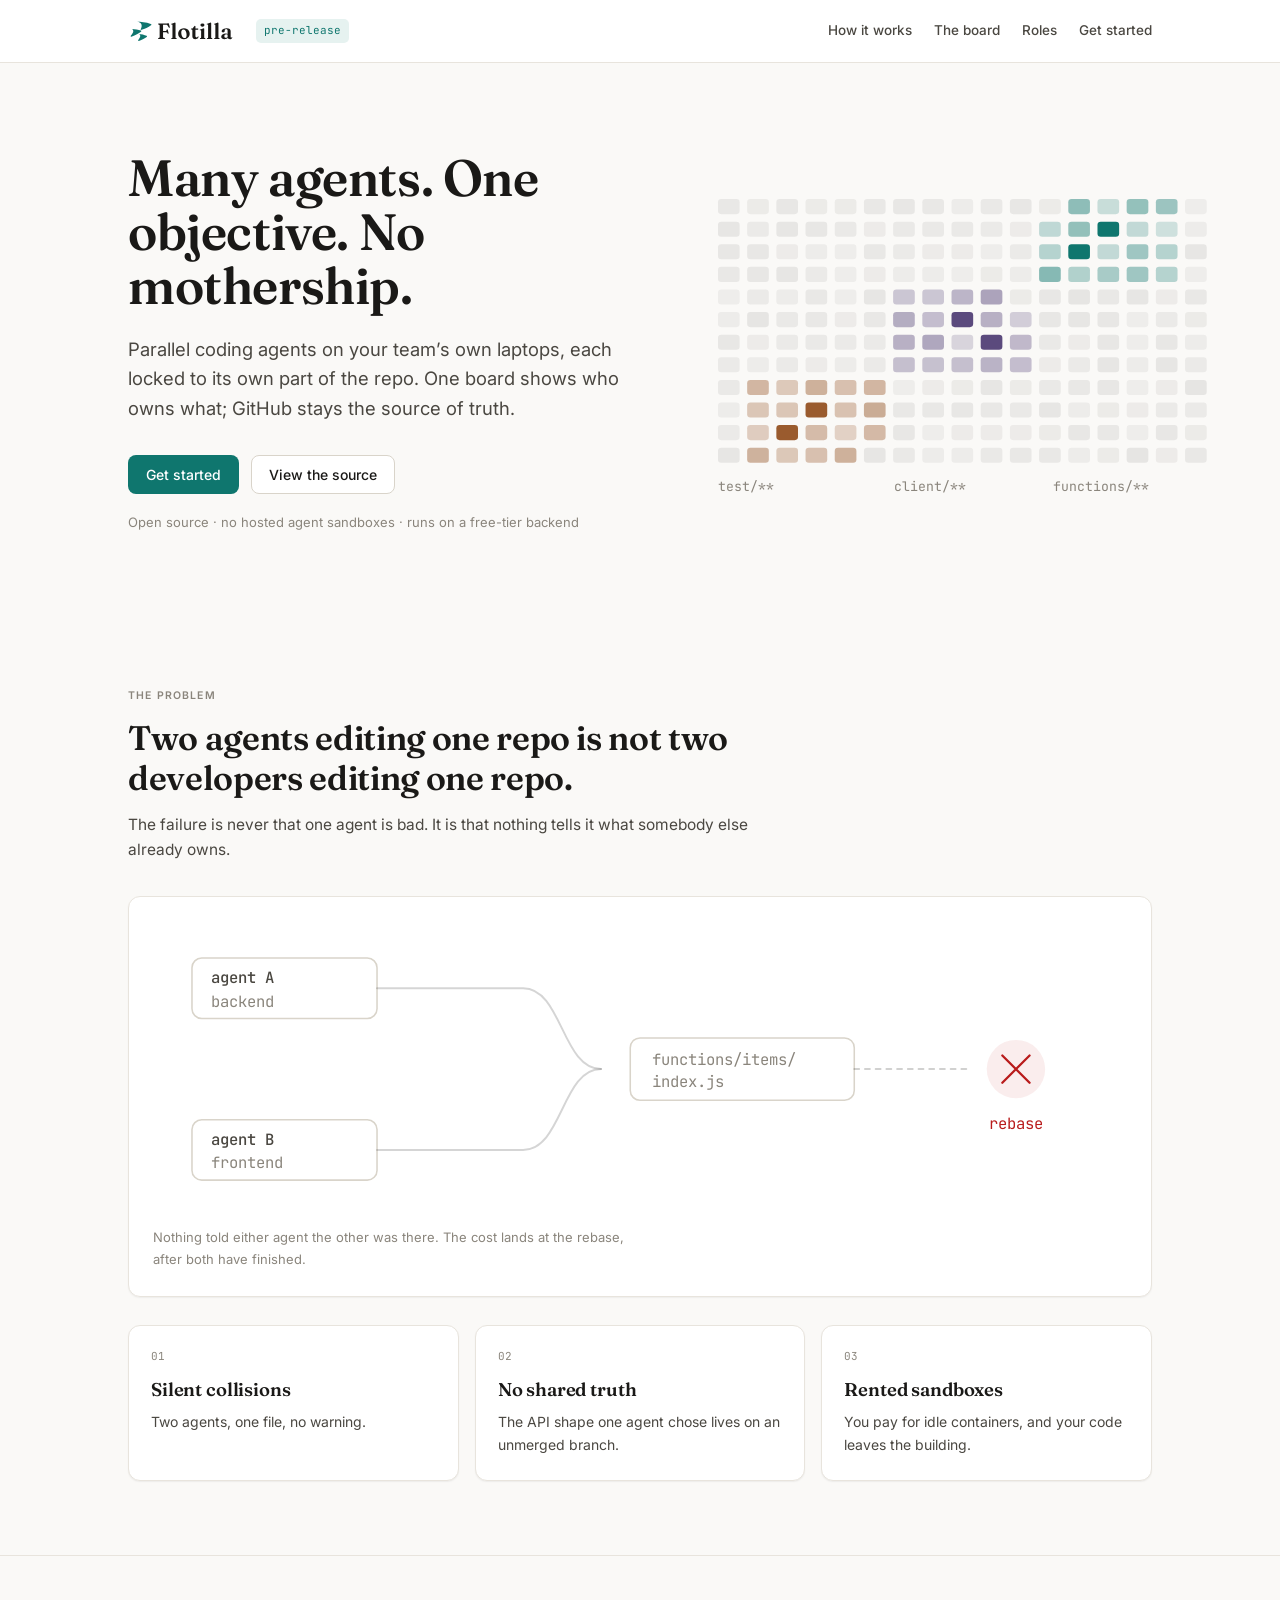
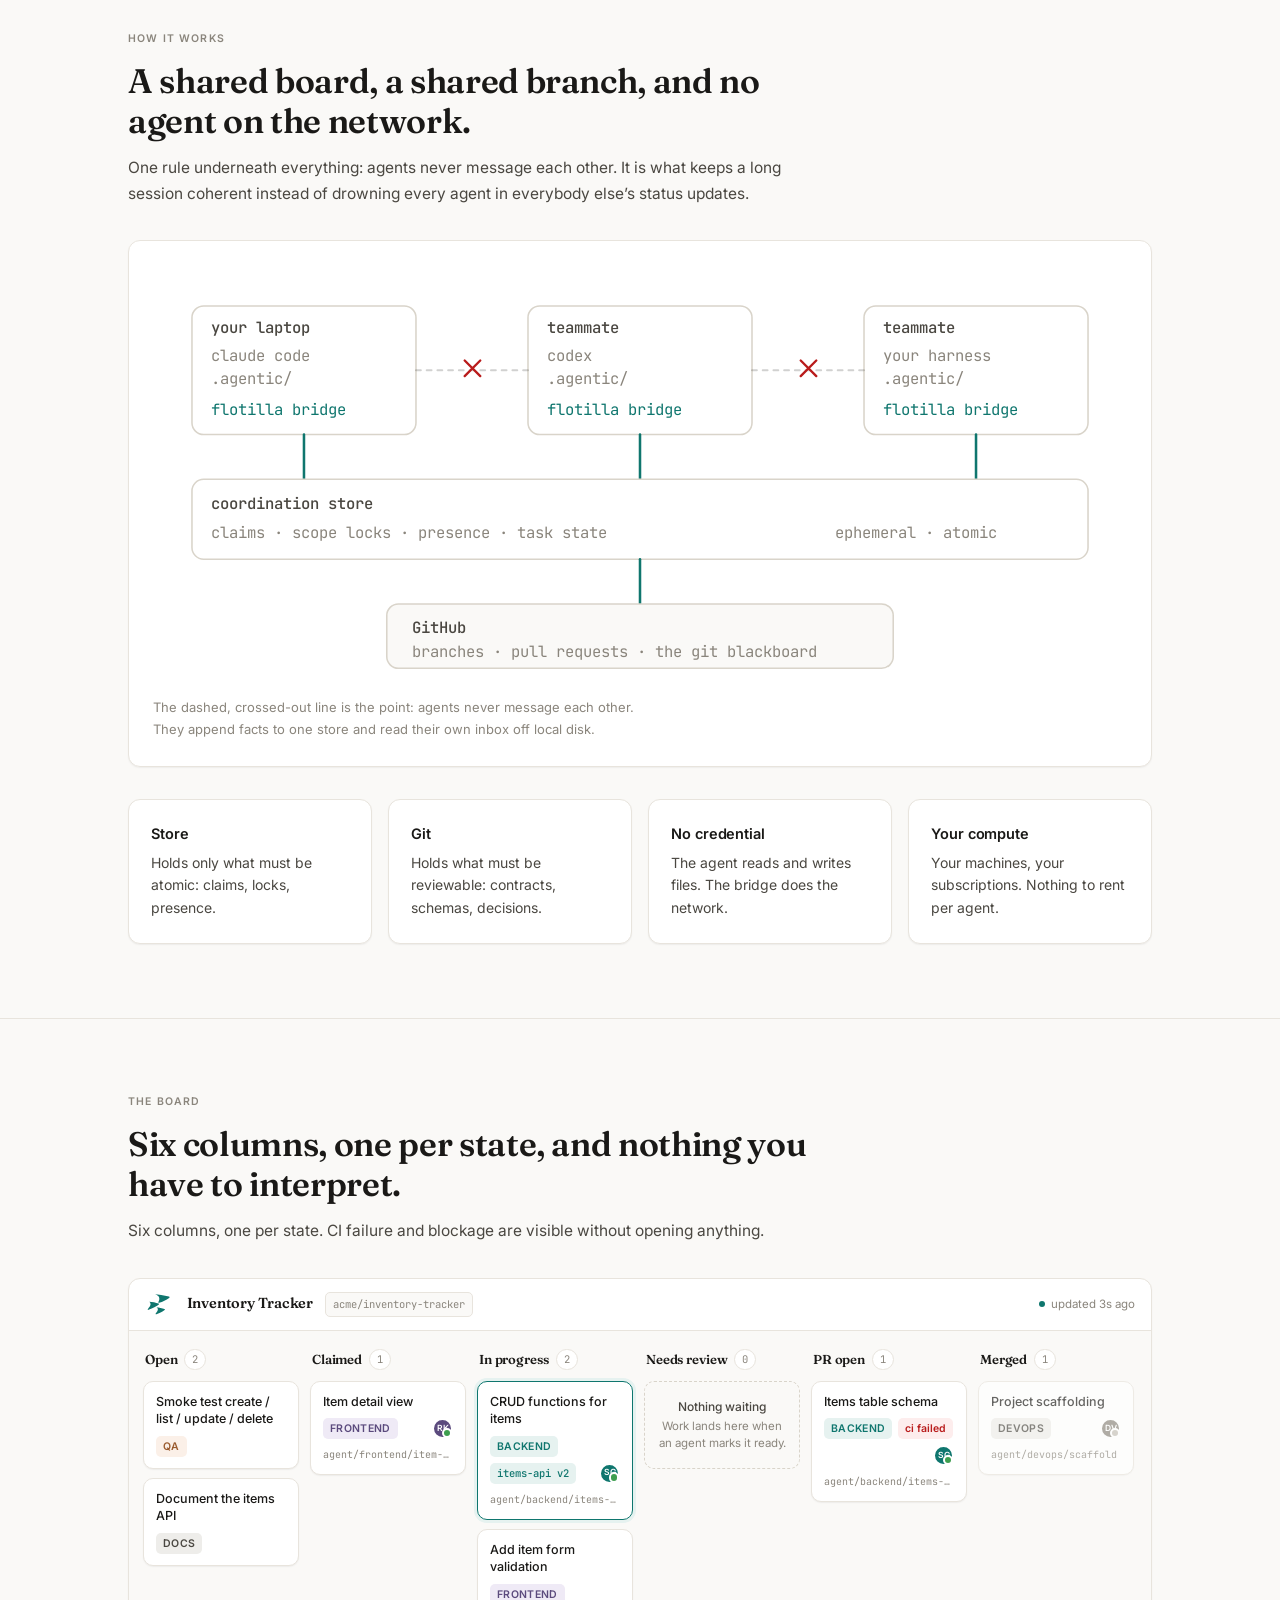
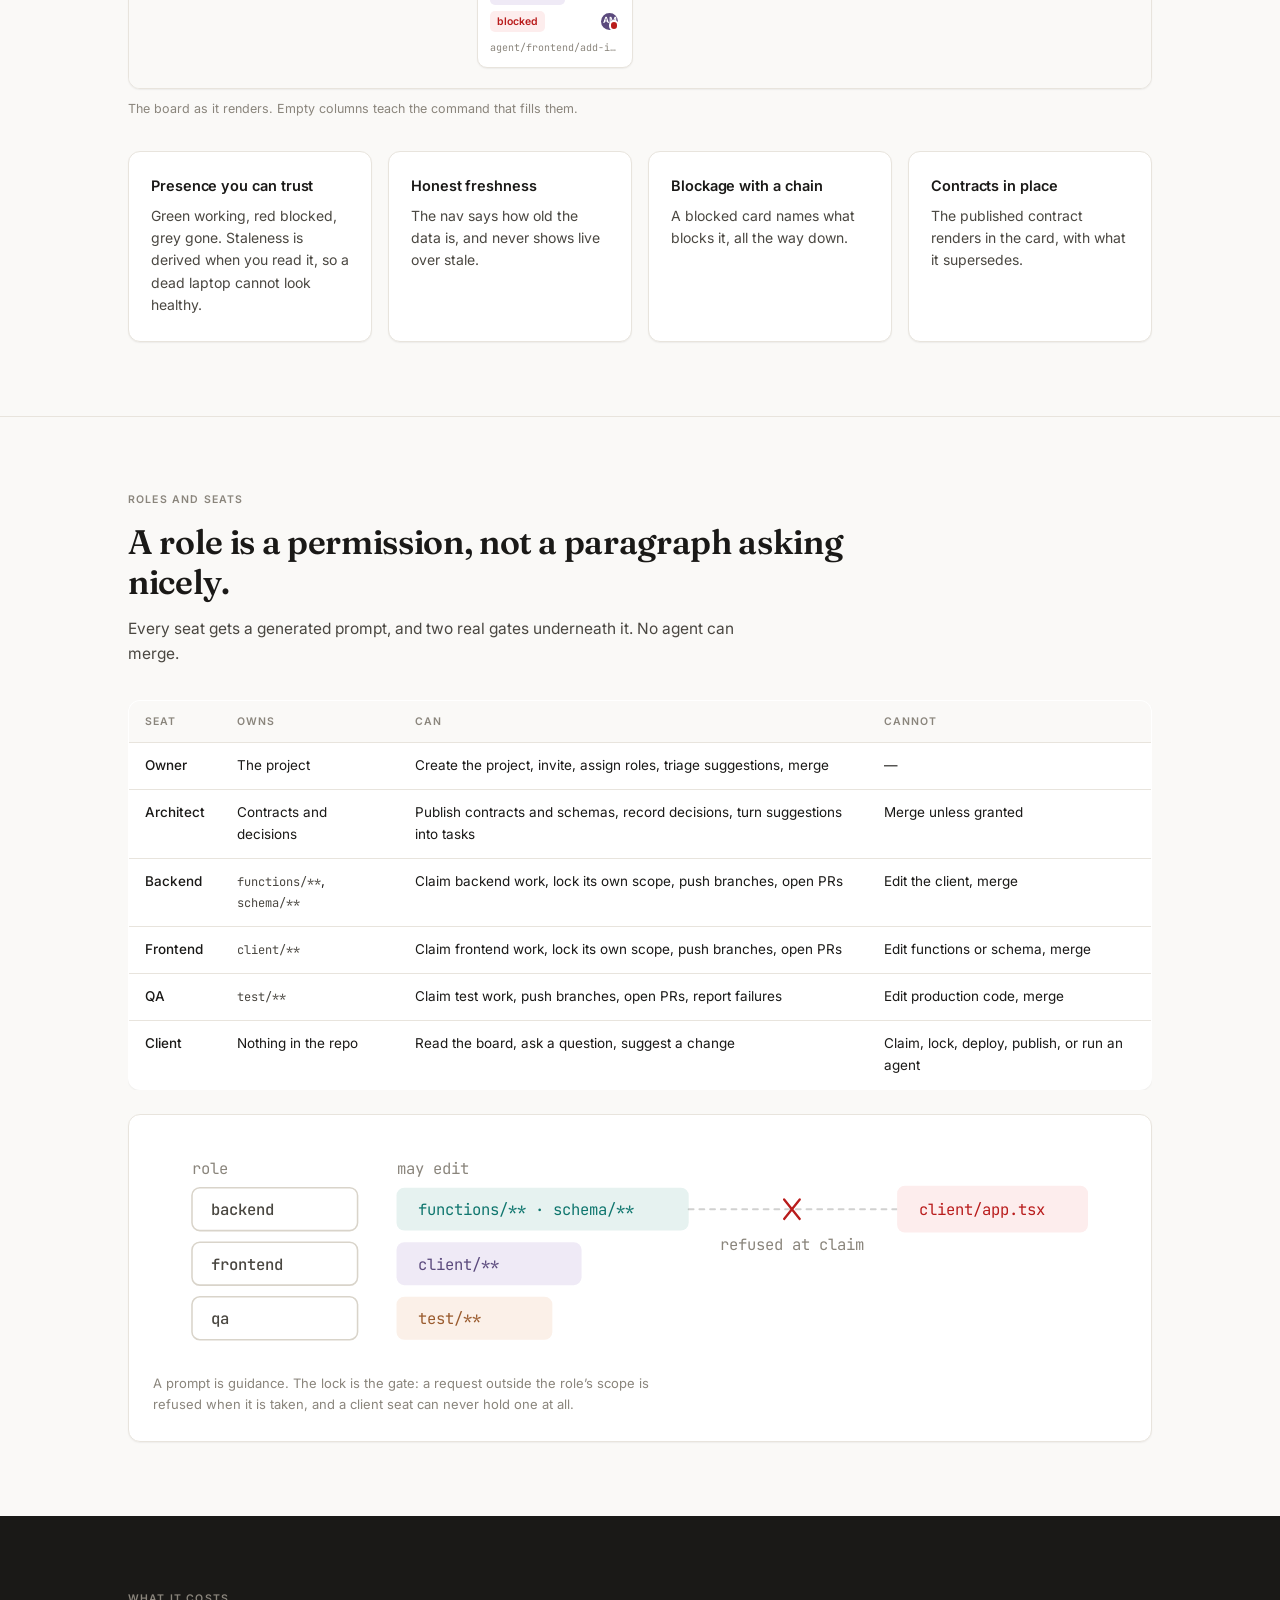
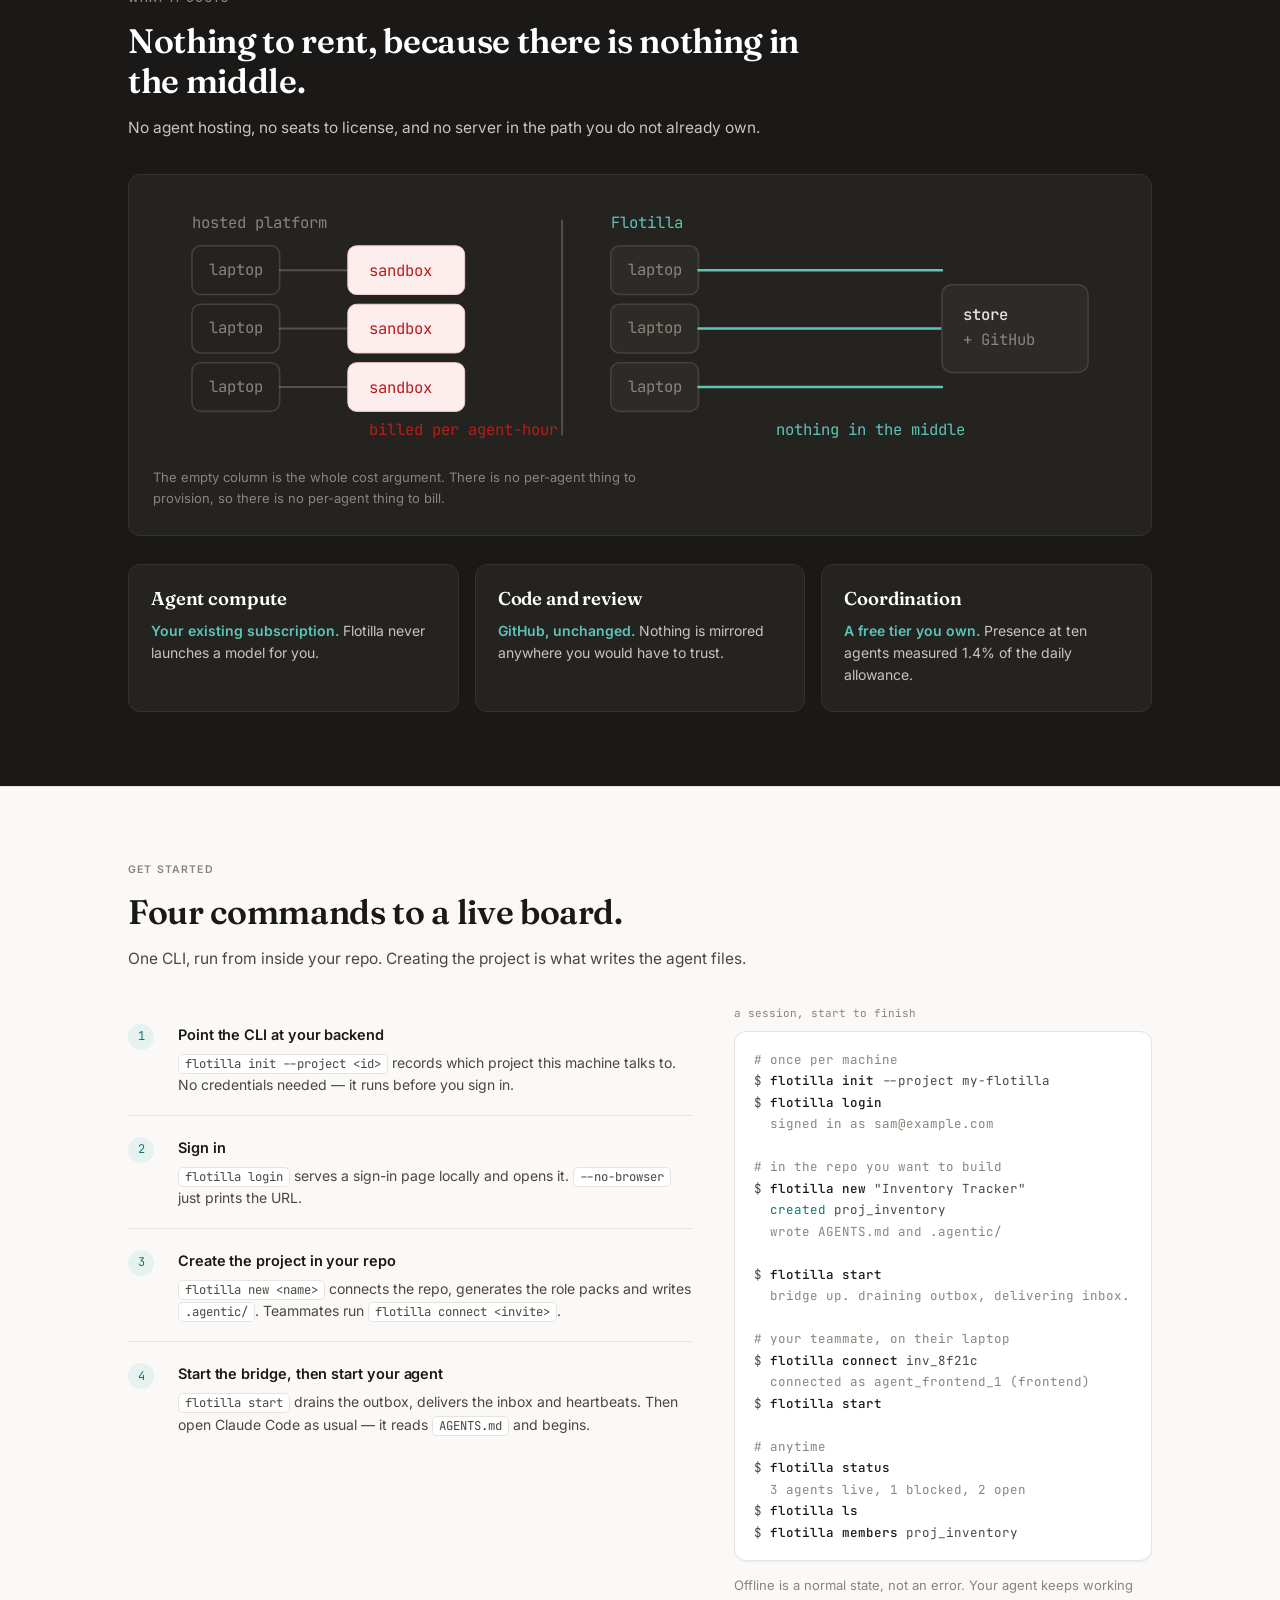
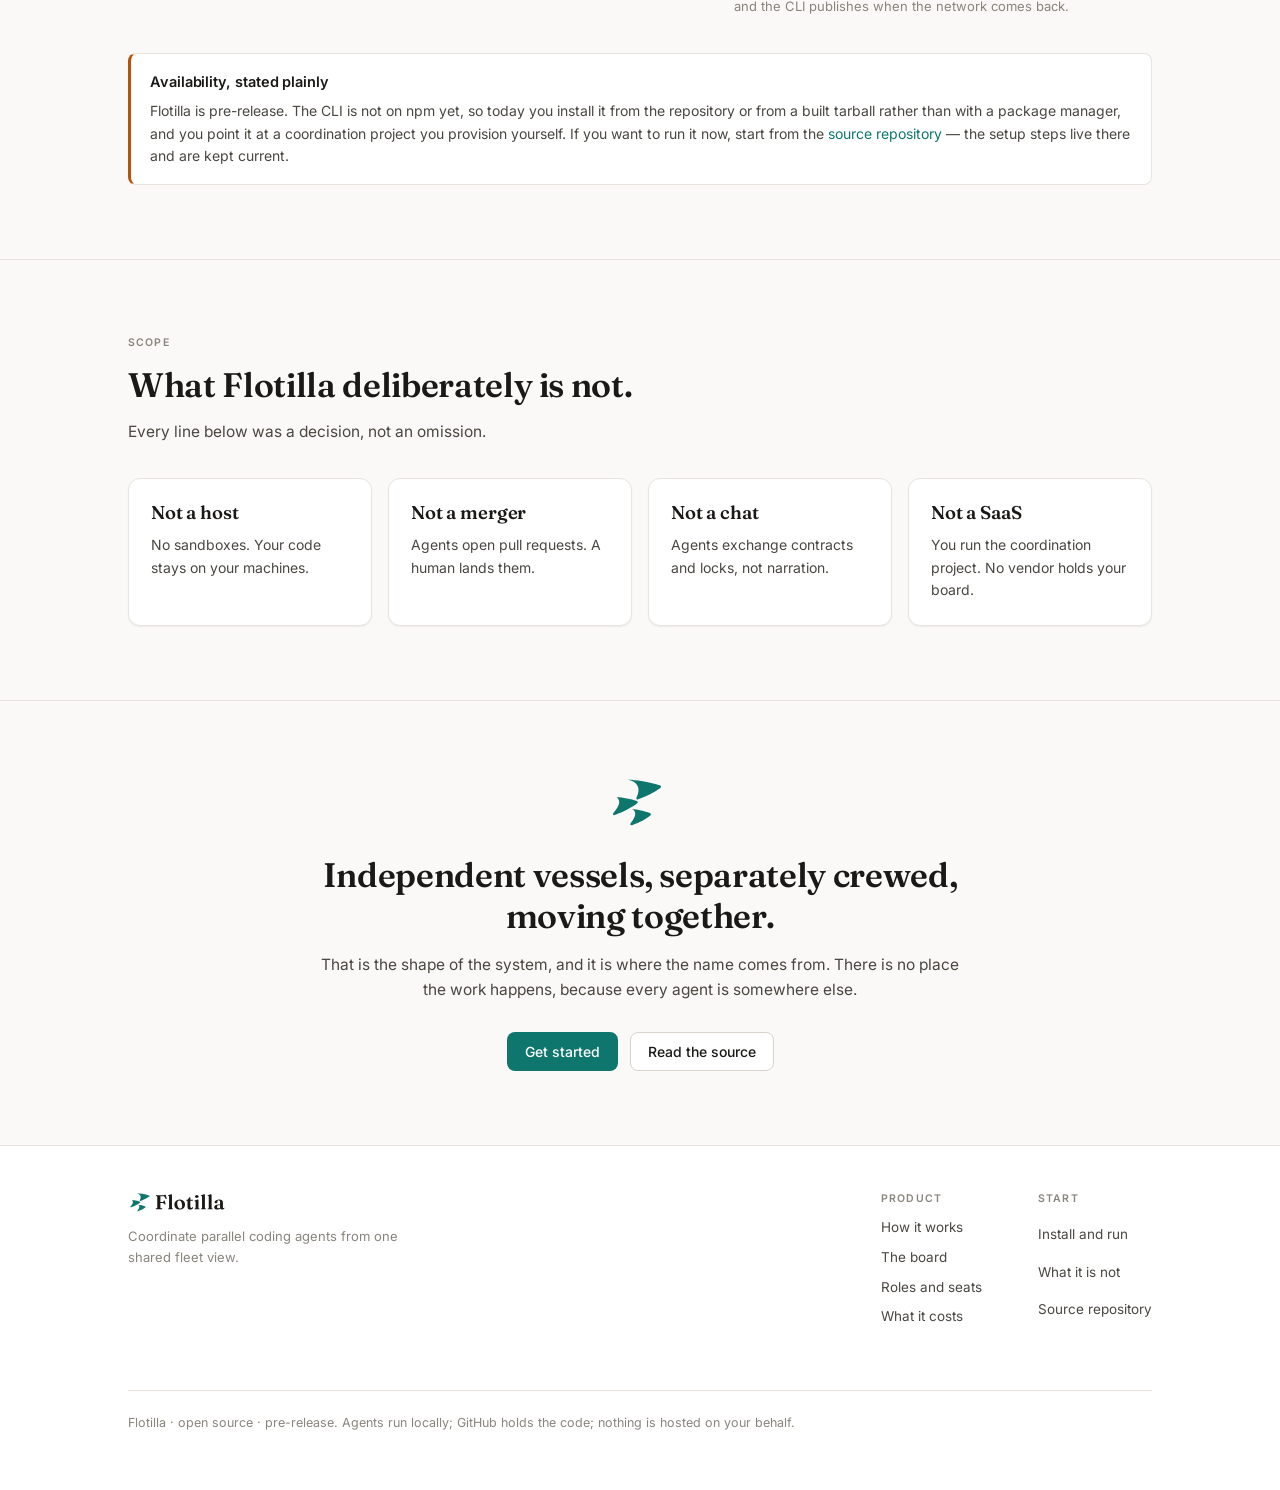
==== index.html @ 000fcb56 "The Flotilla website Two static pages, no build step and no JavaScript beyond what the brand splash " ====
<!DOCTYPE html>
<html lang="en">
<head>
<meta charset="utf-8" />
<meta name="viewport" content="width=device-width,initial-scale=1" />
<title>Flotilla — coordinate parallel coding agents</title>
<meta name="description" content="Flotilla coordinates parallel coding agents running on your own team's laptops. One shared board, one set of file-scope locks, GitHub as the source of truth. No hosted sandboxes." />
<meta name="theme-color" content="#0F766E" />
<link rel="icon" href="favicon.svg" type="image/svg+xml" />
<link rel="icon" href="favicon-32x32.png" type="image/png" sizes="32x32" />
<link rel="icon" href="favicon-16x16.png" type="image/png" sizes="16x16" />
<link rel="apple-touch-icon" href="apple-touch-icon.png" sizes="180x180" />
<meta property="og:title" content="Flotilla — coordinate parallel coding agents" />
<meta property="og:description" content="Many independent agents, separately crewed, no mothership, moving together toward one objective." />
<meta property="og:type" content="website" />
<meta property="og:image" content="brand/exports/social/flotilla-og.png" />
<meta name="twitter:card" content="summary_large_image" />
<meta name="twitter:title" content="Flotilla — coordinate parallel coding agents" />
<meta name="twitter:description" content="Many independent agents, separately crewed, no mothership, moving together toward one objective." />
<meta name="twitter:image" content="brand/exports/social/flotilla-og.png" />
<link rel="preconnect" href="https://fonts.googleapis.com" />
<link rel="preconnect" href="https://fonts.gstatic.com" crossorigin />
<link href="https://fonts.googleapis.com/css2?family=Fraunces:opsz,wght,SOFT,WONK@9..144,500..600,0..100,0..1&amp;family=Inter:wght@400;500;600&amp;family=JetBrains+Mono:wght@400;500&amp;display=swap" rel="stylesheet" />
<link rel="stylesheet" href="site.css" />
</head>
<body>

<!-- Brand splash. Ported from the HyperFrames logo sting
     (videos/flotilla-logo-sting) to pure CSS: this page ships zero JavaScript
     and a GSAP dependency for a 1.5s intro would be disproportionate.

     FAIL-SAFE BY CONSTRUCTION: the overlay's resting state is hidden. It is
     made visible only *by* the animation, so if keyframes never run -- old
     engine, stylesheet fails, animations disabled -- the splash simply never
     appears and the page is usable immediately. It can never trap content.

     aria-hidden: the lockup is decorative here; the real one is in the nav. -->
<div class="splash" aria-hidden="true">
  <svg class="splash-art" viewBox="0 0 1060 260" focusable="false">
    <g transform="translate(0 15) scale(.55)">
      <g class="sp-mark" transform="rotate(-7 260 210)">
        <g class="sp-boat" style="animation-delay:0s"><path transform="translate(0 -12)" d="M184 39C245 46 346 75 429 112C442 118 444 128 430 135C376 164 311 185 249 199C235 202 231 193 239 181C259 151 266 121 256 94C246 68 220 50 184 39Z"/></g>
        <g class="sp-boat" style="animation-delay:.08s"><path transform="translate(-4 6)" d="M86 143C132 151 198 173 239 193C250 198 250 207 239 213C192 238 139 261 54 281C41 284 37 275 46 264C75 235 98 211 101 188C103 170 98 155 86 143Z"/></g>
        <g class="sp-boat" style="animation-delay:.16s"><path transform="translate(0 12)" d="M190 245C233 253 290 274 326 293C337 299 337 307 326 313C287 336 243 353 176 369C163 372 159 363 168 352C192 326 210 304 212 284C213 268 207 254 190 245Z"/></g>
      </g>
    </g>
    <g class="sp-word"><path fill="#1A1917" transform="translate(300 46) scale(1.1) translate(-10.4 -41.29999999999998)" d="M16.500 50L87.800 50Q91.700 50 94.150 49.050Q96.600 48.100 98.600 47.200Q100.600 46.300 102.700 46.300L102.700 46.300Q105.800 46.300 107.450 47.850Q109.100 49.400 110.100 53.300L110.100 53.300L118.300 82.600Q119 84.900 117.750 86.500Q116.500 88.100 114.200 88.400L114.200 88.400Q112.200 88.800 110.350 88.050Q108.500 87.300 107.300 84.700L107.300 84.700Q102.500 74.400 98.250 69.100Q94 63.800 89.300 61.900Q84.600 60 78.300 60L78.300 60L56.300 60L56.300 173.300Q56.300 175.500 57.500 177.050Q58.700 178.600 61.300 179L61.300 179L70.100 180.200Q72.700 180.700 73.750 181.900Q74.800 183.100 74.800 185.400L74.800 185.400Q74.800 187.500 73.350 188.750Q71.900 190 68.800 190L68.800 190L16.500 190Q13.400 190 11.900 188.750Q10.400 187.500 10.400 185.400L10.400 185.400Q10.400 181.600 14.600 180.300L14.600 180.300L20.300 179Q22.800 178.300 24.050 176.900Q25.300 175.500 25.300 173.300L25.300 173.300L25.300 66.700Q25.300 64.500 24.050 63.100Q22.800 61.700 20.300 61L20.300 61L14.600 59.700Q10.400 58.400 10.400 54.600L10.400 54.600Q10.400 52.400 11.900 51.200Q13.400 50 16.500 50L16.500 50ZM44 128.100L44 118.300L76.200 118.300Q82.500 118.300 85.050 115.850Q87.600 113.400 89.100 106.100L89.100 106.100Q89.700 103.900 90.900 102.900Q92.100 101.900 93.900 101.800L93.900 101.800Q98.100 101.500 99.100 105.800L99.100 105.800L106.600 135.700Q107.200 138.300 106.450 139.750Q105.700 141.200 103.800 141.800L103.800 141.800Q101.800 142.400 100.050 141.750Q98.300 141.100 96.800 139L96.800 139Q94.200 134.700 91.950 132.300Q89.700 129.900 86.850 129Q84 128.100 79.500 128.100L79.500 128.100L44 128.100ZM169.900 47.700L169.900 47.700L169.900 174Q169.900 177.100 170.750 178.550Q171.600 180 173.400 180.600L173.400 180.600L177.200 181.600Q179.100 182.200 180 183.250Q180.900 184.300 180.900 185.900L180.900 185.900Q180.900 187.800 179.600 188.900Q178.300 190 175.400 190L175.400 190L136 190Q133.200 190 131.900 188.900Q130.600 187.800 130.600 185.900L130.600 185.900Q130.600 184.400 131.500 183.350Q132.400 182.300 134.300 181.600L134.300 181.600L138.200 180.600Q140 179.900 140.850 178.500Q141.700 177.100 141.700 174L141.700 174L141.700 64.500Q141.700 62 140.950 60.900Q140.200 59.800 138.500 59.500L138.500 59.500L133.200 59.100Q131.400 58.600 130.600 57.700Q129.800 56.800 129.800 55.400L129.800 55.400Q129.800 53.800 130.800 52.800Q131.800 51.800 134.400 50.800L134.400 50.800L153 44Q157 42.500 159.300 41.900Q161.600 41.300 163.300 41.300L163.300 41.300Q166.600 41.300 168.250 43.050Q169.900 44.800 169.900 47.700ZM246.500 93L246.500 93Q262 93 273.700 99.300Q285.400 105.600 291.950 116.850Q298.500 128.100 298.500 143L298.500 143Q298.500 157.100 291.750 168.300Q285 179.500 273.100 186Q261.200 192.500 245.500 192.500L245.500 192.500Q230.100 192.500 218.450 186.100Q206.800 179.700 200.200 168.450Q193.600 157.200 193.600 142.500L193.600 142.500Q193.600 128.200 200.350 117.050Q207.100 105.900 219 99.450Q230.900 93 246.500 93ZM253.600 182L253.600 182Q260.400 181 264.550 175.750Q268.700 170.500 269.850 161.300Q271 152.100 268.600 139.200L268.600 139.200Q266.300 126.300 261.900 117.950Q257.500 109.600 251.500 105.900Q245.500 102.200 238.500 103.400L238.500 103.400Q231.600 104.500 227.450 109.750Q223.300 115 222.250 124.150Q221.200 133.300 223.500 146.300L223.500 146.300Q225.800 159.100 230.200 167.450Q234.600 175.800 240.600 179.500Q246.600 183.200 253.600 182ZM318.200 105.100L318.200 105.100L313.600 103.700Q311.200 102.900 310.200 101.850Q309.200 100.800 309.200 99.400L309.200 99.400Q309.200 97.400 310.550 96.350Q311.900 95.300 314.200 95.300L314.200 95.300L320.300 95.300Q322.700 95.300 324.300 94.400Q325.900 93.500 327.600 91.200L327.600 91.200L338.500 75.900Q340.600 73.300 342.500 72.100Q344.400 70.900 346.300 70.900L346.300 70.900Q348.400 70.900 349.600 72.200Q350.800 73.500 350.800 76L350.800 76L350.800 161.500Q350.800 168.500 353.550 172.200Q356.300 175.900 361.200 175.900L361.200 175.900Q364.900 175.900 366.950 174.450Q369 173 370.200 171.100Q371.400 169.200 372.550 167.750Q373.700 166.300 375.500 166.200L375.500 166.200Q377 166.200 377.850 167.200Q378.700 168.200 378.700 170.500L378.700 170.500Q378.600 176.200 374.950 181.100Q371.300 186 364.800 189.050Q358.300 192.100 350 192.100L350 192.100Q337.200 192.100 329.950 185.650Q322.700 179.200 322.700 166.200L322.700 166.200L322.700 111Q322.700 108.400 321.650 107.150Q320.600 105.900 318.200 105.100ZM366.800 105.200L339.700 105.200L339.700 95.300L372.800 95.300Q375.100 95.300 376.450 96.250Q377.800 97.200 377.800 99L377.800 99Q377.800 101.600 375.200 103.400Q372.600 105.200 366.800 105.200L366.800 105.200ZM430.600 99.800L430.600 99.800L430.600 174Q430.600 177.100 431.450 178.550Q432.300 180 434.100 180.600L434.100 180.600L437.900 181.600Q439.800 182.200 440.700 183.250Q441.600 184.300 441.600 185.900L441.600 185.900Q441.600 187.800 440.300 188.900Q439.000 190 436.100 190L436.100 190L396.700 190Q393.900 190 392.600 188.900Q391.300 187.800 391.300 185.900L391.300 185.900Q391.300 184.400 392.200 183.350Q393.100 182.300 395.000 181.600L395.000 181.600L398.900 180.600Q400.700 179.900 401.550 178.500Q402.400 177.100 402.400 174L402.400 174L402.400 116.700Q402.400 114.100 401.650 113Q400.900 111.900 399.200 111.600L399.200 111.600L393.900 111.200Q392.100 110.800 391.300 109.900Q390.500 109 390.500 107.600L390.500 107.600Q390.500 105.900 391.450 104.900Q392.400 103.900 395.100 102.900L395.100 102.900L413.700 96.100Q417.600 94.700 419.950 94.100Q422.300 93.500 423.900 93.500L423.900 93.500Q427.300 93.500 428.950 95.250Q430.600 97 430.600 99.800ZM414.300 78.200L414.300 78.200Q406.300 78.200 401.450 74.050Q396.600 69.900 396.600 63.200L396.600 63.200Q396.600 56.500 401.450 52.450Q406.300 48.400 414.300 48.400L414.300 48.400Q422.400 48.400 427.250 52.450Q432.100 56.500 432.100 63.200L432.100 63.200Q432.100 69.900 427.250 74.050Q422.400 78.200 414.300 78.200ZM494.000 47.700L494.000 47.700L494.000 174Q494.000 177.100 494.850 178.550Q495.700 180 497.500 180.600L497.500 180.600L501.300 181.600Q503.200 182.200 504.100 183.250Q505.000 184.300 505.000 185.900L505.000 185.900Q505.000 187.800 503.700 188.900Q502.400 190 499.500 190L499.500 190L460.100 190Q457.300 190 456.000 188.900Q454.700 187.800 454.700 185.900L454.700 185.900Q454.700 184.400 455.600 183.350Q456.500 182.300 458.400 181.600L458.400 181.600L462.300 180.600Q464.100 179.900 464.950 178.500Q465.800 177.100 465.800 174L465.800 174L465.800 64.500Q465.800 62 465.050 60.900Q464.300 59.800 462.600 59.500L462.600 59.500L457.300 59.100Q455.500 58.600 454.700 57.700Q453.900 56.800 453.900 55.400L453.900 55.400Q453.900 53.800 454.900 52.800Q455.900 51.800 458.500 50.800L458.500 50.800L477.100 44Q481.100 42.500 483.400 41.900Q485.700 41.300 487.400 41.300L487.400 41.300Q490.700 41.300 492.350 43.050Q494.000 44.800 494.000 47.700ZM559.900 47.700L559.900 47.700L559.900 174Q559.900 177.100 560.750 178.550Q561.600 180 563.400 180.600L563.400 180.600L567.200 181.600Q569.100 182.200 570 183.250Q570.900 184.300 570.900 185.900L570.900 185.900Q570.900 187.800 569.600 188.900Q568.300 190 565.400 190L565.400 190L526 190Q523.200 190 521.900 188.900Q520.600 187.800 520.600 185.900L520.600 185.900Q520.600 184.400 521.500 183.350Q522.400 182.300 524.300 181.600L524.300 181.600L528.200 180.600Q530 179.900 530.850 178.500Q531.700 177.100 531.700 174L531.700 174L531.700 64.500Q531.700 62 530.950 60.900Q530.200 59.800 528.500 59.500L528.500 59.500L523.200 59.100Q521.400 58.600 520.600 57.700Q519.800 56.800 519.800 55.400L519.800 55.400Q519.800 53.800 520.800 52.800Q521.800 51.800 524.400 50.800L524.400 50.800L543 44Q547 42.500 549.300 41.900Q551.600 41.300 553.300 41.300L553.300 41.300Q556.600 41.300 558.250 43.050Q559.900 44.800 559.900 47.700ZM645 177.300L645 177.300L645 175.200L643.100 174.800L643.100 115.100Q643.100 108.100 639.550 104.250Q636 100.400 629.500 100.400L629.500 100.400Q623.600 100.400 620.400 102.900Q617.200 105.400 617.200 109.100L617.200 109.100L617.200 117.900Q617.200 123.900 613.200 127.150Q609.200 130.400 601.900 130.400L601.900 130.400Q595.700 130.400 592.500 127.450Q589.300 124.500 589.300 119.400L589.300 119.400Q589.300 113.100 594.500 107.050Q599.700 101 609.800 97.050Q619.900 93.100 634.700 93.100L634.700 93.100Q653.100 93.100 662.050 100.550Q671 108 671 120.700L671 120.700L671 172.700Q671 175.500 672.150 176.900Q673.300 178.300 675.400 178.300L675.400 178.300Q677.600 178.300 678.700 177.250Q679.800 176.200 680.600 175.100L680.600 175.100Q681.100 174.400 681.700 173.950Q682.300 173.500 683.200 173.500L683.200 173.500Q684.400 173.500 685 174.400Q685.600 175.300 685.600 176.800L685.600 176.800Q685.600 180.200 683.250 183.800Q680.900 187.400 676.250 189.950Q671.600 192.500 664.600 192.500L664.600 192.500Q655.700 192.500 650.350 188.450Q645 184.400 645 177.300ZM585.100 169.100L585.100 169.100Q585.100 156.600 596.250 148.900Q607.400 141.200 627.400 141.200L627.400 141.200Q633.900 141.200 639.150 142.300Q644.400 143.400 648.200 145.300L648.200 145.300L646 151.700Q642.600 150.100 639.050 149.200Q635.500 148.300 631.400 148.300L631.400 148.300Q623.100 148.300 618.450 152.550Q613.800 156.800 613.800 164.300L613.800 164.300Q613.800 171.800 617.750 175.800Q621.700 179.800 628 179.800L628 179.800Q633.400 179.800 638.350 177.350Q643.300 174.900 646.700 170.500L646.700 170.500L648.900 176.200Q643.400 184 634.150 188.250Q624.900 192.500 614.500 192.500L614.500 192.500Q601.400 192.500 593.250 186Q585.100 179.500 585.100 169.100Z"/></g>
    <!-- The wipe is a PAPER-COLOURED cover that slides off along the mark's own
         -7deg axis, not a clip-path or an animated SVG geometry attribute.
         Same result over a flat ground, but it is a plain transform, so it
         works in every engine and stays on the compositor. -->
    <g transform="rotate(-7 285 130)">
      <rect class="sp-cover" x="285" y="-200" width="840" height="660" />
    </g>
  </svg>
</div>

<nav class="nav">
  <div class="wrap">
    <a href="index.html" aria-label="Flotilla home">
      <img class="lockup" src="brand/flotilla-lockup.svg" alt="Flotilla" width="1060" height="260" />
    </a>
    <span class="tag">pre-release</span>
    <div class="links">
      <a href="#how" class="hide-sm">How it works</a>
      <a href="#board" class="hide-sm">The board</a>
      <a href="#roles" class="hide-sm">Roles</a>
      <a href="#start">Get started</a>
    </div>
  </div>
</nav>

<!-- ============================================================ hero -->
<header class="hero">
  <div class="wrap hero-grid">
    <div class="hero-copy">
      <h1>Many agents. One objective. No mothership.</h1>
      <p class="lead">
        Parallel coding agents on your team&rsquo;s own laptops, each locked to its own part of the
        repo. One board shows who owns what; GitHub stays the source of truth.
      </p>
      <div class="btn-row">
        <a class="btn btn-p" href="#start">Get started</a>
        <a class="btn btn-s" href="https://github.com/Sibhimanyu/multiplayer-agentic-builder">View the source</a>
      </div>
      <p class="fine">
        Open source &middot; no hosted agent sandboxes &middot; runs on a free-tier backend
      </p>
    </div>

    <!-- The headline, drawn. Three lanes from three separate origins, each at its own pace,
         joining one line that ends in one finished objective. Nothing sits in the middle
         routing the work -- that is the "no mothership" claim, and it is the shape of the
         whole product. Deliberately NOT a variation on the mark: the brand rules forbid
         rotating it further, separating its boats or recolouring them. -->
    <div class="hero-illo">
      <svg class="il tf" viewBox="0 0 570 336" role="img" aria-labelledby="tf-t tf-d">
        <title id="tf-t">One repository, three owners, no overlap</title>
        <desc id="tf-d">The repository drawn as a field of files. Three agents hold three separate
          regions of it -- test, client and functions -- and the regions never touch. The quiet
          cells are everything nobody has claimed. A few cells are lit: work landing right now.</desc>
        <rect x="18" y="16" width="23" height="16" rx="3.5" fill="#1A1917" opacity="0.073"/><rect x="49" y="16" width="23" height="16" rx="3.5" fill="#1A1917" opacity="0.063"/><rect x="80" y="16" width="23" height="16" rx="3.5" fill="#1A1917" opacity="0.079"/><rect x="111" y="16" width="23" height="16" rx="3.5" fill="#1A1917" opacity="0.061"/><rect x="142" y="16" width="23" height="16" rx="3.5" fill="#1A1917" opacity="0.064"/><rect x="173" y="16" width="23" height="16" rx="3.5" fill="#1A1917" opacity="0.074"/><rect x="204" y="16" width="23" height="16" rx="3.5" fill="#1A1917" opacity="0.078"/><rect x="235" y="16" width="23" height="16" rx="3.5" fill="#1A1917" opacity="0.075"/><rect x="266" y="16" width="23" height="16" rx="3.5" fill="#1A1917" opacity="0.053"/><rect x="297" y="16" width="23" height="16" rx="3.5" fill="#1A1917" opacity="0.071"/><rect x="328" y="16" width="23" height="16" rx="3.5" fill="#1A1917" opacity="0.078"/><rect x="359" y="16" width="23" height="16" rx="3.5" fill="#1A1917" opacity="0.062"/><rect x="390" y="16" width="23" height="16" rx="3.5" fill="#0F766E" opacity="0.46"/><rect x="421" y="16" width="23" height="16" rx="3.5" fill="#0F766E" opacity="0.21"/><rect x="452" y="16" width="23" height="16" rx="3.5" fill="#0F766E" opacity="0.43"/><rect x="483" y="16" width="23" height="16" rx="3.5" fill="#0F766E" opacity="0.40"/><rect x="514" y="16" width="23" height="16" rx="3.5" fill="#1A1917" opacity="0.051"/><rect x="18" y="40" width="23" height="16" rx="3.5" fill="#1A1917" opacity="0.083"/><rect x="49" y="40" width="23" height="16" rx="3.5" fill="#1A1917" opacity="0.065"/><rect x="80" y="40" width="23" height="16" rx="3.5" fill="#1A1917" opacity="0.082"/><rect x="111" y="40" width="23" height="16" rx="3.5" fill="#1A1917" opacity="0.077"/><rect x="142" y="40" width="23" height="16" rx="3.5" fill="#1A1917" opacity="0.070"/><rect x="173" y="40" width="23" height="16" rx="3.5" fill="#1A1917" opacity="0.060"/><rect x="204" y="40" width="23" height="16" rx="3.5" fill="#1A1917" opacity="0.070"/><rect x="235" y="40" width="23" height="16" rx="3.5" fill="#1A1917" opacity="0.072"/><rect x="266" y="40" width="23" height="16" rx="3.5" fill="#1A1917" opacity="0.069"/><rect x="297" y="40" width="23" height="16" rx="3.5" fill="#1A1917" opacity="0.068"/><rect x="328" y="40" width="23" height="16" rx="3.5" fill="#1A1917" opacity="0.060"/><rect x="359" y="40" width="23" height="16" rx="3.5" fill="#0F766E" opacity="0.25"/><rect x="390" y="40" width="23" height="16" rx="3.5" fill="#0F766E" opacity="0.44"/><rect class="tf-live" x="421" y="40" width="23" height="16" rx="3.5" fill="#0F766E" style="animation-delay:1.00s"/><rect x="452" y="40" width="23" height="16" rx="3.5" fill="#0F766E" opacity="0.24"/><rect x="483" y="40" width="23" height="16" rx="3.5" fill="#0F766E" opacity="0.19"/><rect x="514" y="40" width="23" height="16" rx="3.5" fill="#1A1917" opacity="0.056"/><rect x="18" y="64" width="23" height="16" rx="3.5" fill="#1A1917" opacity="0.080"/><rect x="49" y="64" width="23" height="16" rx="3.5" fill="#1A1917" opacity="0.080"/><rect x="80" y="64" width="23" height="16" rx="3.5" fill="#1A1917" opacity="0.059"/><rect x="111" y="64" width="23" height="16" rx="3.5" fill="#1A1917" opacity="0.053"/><rect x="142" y="64" width="23" height="16" rx="3.5" fill="#1A1917" opacity="0.051"/><rect x="173" y="64" width="23" height="16" rx="3.5" fill="#1A1917" opacity="0.075"/><rect x="204" y="64" width="23" height="16" rx="3.5" fill="#1A1917" opacity="0.068"/><rect x="235" y="64" width="23" height="16" rx="3.5" fill="#1A1917" opacity="0.060"/><rect x="266" y="64" width="23" height="16" rx="3.5" fill="#1A1917" opacity="0.060"/><rect x="297" y="64" width="23" height="16" rx="3.5" fill="#1A1917" opacity="0.052"/><rect x="328" y="64" width="23" height="16" rx="3.5" fill="#1A1917" opacity="0.065"/><rect x="359" y="64" width="23" height="16" rx="3.5" fill="#0F766E" opacity="0.29"/><rect class="tf-live" x="390" y="64" width="23" height="16" rx="3.5" fill="#0F766E" style="animation-delay:0.15s"/><rect x="421" y="64" width="23" height="16" rx="3.5" fill="#0F766E" opacity="0.24"/><rect x="452" y="64" width="23" height="16" rx="3.5" fill="#0F766E" opacity="0.39"/><rect x="483" y="64" width="23" height="16" rx="3.5" fill="#0F766E" opacity="0.29"/><rect x="514" y="64" width="23" height="16" rx="3.5" fill="#1A1917" opacity="0.082"/><rect x="18" y="88" width="23" height="16" rx="3.5" fill="#1A1917" opacity="0.074"/><rect x="49" y="88" width="23" height="16" rx="3.5" fill="#1A1917" opacity="0.080"/><rect x="80" y="88" width="23" height="16" rx="3.5" fill="#1A1917" opacity="0.082"/><rect x="111" y="88" width="23" height="16" rx="3.5" fill="#1A1917" opacity="0.068"/><rect x="142" y="88" width="23" height="16" rx="3.5" fill="#1A1917" opacity="0.051"/><rect x="173" y="88" width="23" height="16" rx="3.5" fill="#1A1917" opacity="0.060"/><rect x="204" y="88" width="23" height="16" rx="3.5" fill="#1A1917" opacity="0.053"/><rect x="235" y="88" width="23" height="16" rx="3.5" fill="#1A1917" opacity="0.054"/><rect x="266" y="88" width="23" height="16" rx="3.5" fill="#1A1917" opacity="0.052"/><rect x="297" y="88" width="23" height="16" rx="3.5" fill="#1A1917" opacity="0.064"/><rect x="328" y="88" width="23" height="16" rx="3.5" fill="#1A1917" opacity="0.054"/><rect x="359" y="88" width="23" height="16" rx="3.5" fill="#0F766E" opacity="0.49"/><rect x="390" y="88" width="23" height="16" rx="3.5" fill="#0F766E" opacity="0.31"/><rect x="421" y="88" width="23" height="16" rx="3.5" fill="#0F766E" opacity="0.35"/><rect x="452" y="88" width="23" height="16" rx="3.5" fill="#0F766E" opacity="0.39"/><rect x="483" y="88" width="23" height="16" rx="3.5" fill="#0F766E" opacity="0.29"/><rect x="514" y="88" width="23" height="16" rx="3.5" fill="#1A1917" opacity="0.050"/><rect x="18" y="112" width="23" height="16" rx="3.5" fill="#1A1917" opacity="0.051"/><rect x="49" y="112" width="23" height="16" rx="3.5" fill="#1A1917" opacity="0.068"/><rect x="80" y="112" width="23" height="16" rx="3.5" fill="#1A1917" opacity="0.055"/><rect x="111" y="112" width="23" height="16" rx="3.5" fill="#1A1917" opacity="0.073"/><rect x="142" y="112" width="23" height="16" rx="3.5" fill="#1A1917" opacity="0.051"/><rect x="173" y="112" width="23" height="16" rx="3.5" fill="#1A1917" opacity="0.082"/><rect x="204" y="112" width="23" height="16" rx="3.5" fill="#5B4A7D" opacity="0.29"/><rect x="235" y="112" width="23" height="16" rx="3.5" fill="#5B4A7D" opacity="0.29"/><rect x="266" y="112" width="23" height="16" rx="3.5" fill="#5B4A7D" opacity="0.39"/><rect x="297" y="112" width="23" height="16" rx="3.5" fill="#5B4A7D" opacity="0.49"/><rect x="328" y="112" width="23" height="16" rx="3.5" fill="#1A1917" opacity="0.061"/><rect x="359" y="112" width="23" height="16" rx="3.5" fill="#1A1917" opacity="0.080"/><rect x="390" y="112" width="23" height="16" rx="3.5" fill="#1A1917" opacity="0.085"/><rect x="421" y="112" width="23" height="16" rx="3.5" fill="#1A1917" opacity="0.076"/><rect x="452" y="112" width="23" height="16" rx="3.5" fill="#1A1917" opacity="0.084"/><rect x="483" y="112" width="23" height="16" rx="3.5" fill="#1A1917" opacity="0.060"/><rect x="514" y="112" width="23" height="16" rx="3.5" fill="#1A1917" opacity="0.073"/><rect x="18" y="136" width="23" height="16" rx="3.5" fill="#1A1917" opacity="0.055"/><rect x="49" y="136" width="23" height="16" rx="3.5" fill="#1A1917" opacity="0.085"/><rect x="80" y="136" width="23" height="16" rx="3.5" fill="#1A1917" opacity="0.071"/><rect x="111" y="136" width="23" height="16" rx="3.5" fill="#1A1917" opacity="0.075"/><rect x="142" y="136" width="23" height="16" rx="3.5" fill="#1A1917" opacity="0.060"/><rect x="173" y="136" width="23" height="16" rx="3.5" fill="#1A1917" opacity="0.073"/><rect x="204" y="136" width="23" height="16" rx="3.5" fill="#5B4A7D" opacity="0.44"/><rect x="235" y="136" width="23" height="16" rx="3.5" fill="#5B4A7D" opacity="0.34"/><rect class="tf-live" x="266" y="136" width="23" height="16" rx="3.5" fill="#5B4A7D" style="animation-delay:1.40s"/><rect x="297" y="136" width="23" height="16" rx="3.5" fill="#5B4A7D" opacity="0.41"/><rect x="328" y="136" width="23" height="16" rx="3.5" fill="#5B4A7D" opacity="0.25"/><rect x="359" y="136" width="23" height="16" rx="3.5" fill="#1A1917" opacity="0.080"/><rect x="390" y="136" width="23" height="16" rx="3.5" fill="#1A1917" opacity="0.084"/><rect x="421" y="136" width="23" height="16" rx="3.5" fill="#1A1917" opacity="0.079"/><rect x="452" y="136" width="23" height="16" rx="3.5" fill="#1A1917" opacity="0.051"/><rect x="483" y="136" width="23" height="16" rx="3.5" fill="#1A1917" opacity="0.065"/><rect x="514" y="136" width="23" height="16" rx="3.5" fill="#1A1917" opacity="0.063"/><rect x="18" y="160" width="23" height="16" rx="3.5" fill="#1A1917" opacity="0.080"/><rect x="49" y="160" width="23" height="16" rx="3.5" fill="#1A1917" opacity="0.059"/><rect x="80" y="160" width="23" height="16" rx="3.5" fill="#1A1917" opacity="0.067"/><rect x="111" y="160" width="23" height="16" rx="3.5" fill="#1A1917" opacity="0.070"/><rect x="142" y="160" width="23" height="16" rx="3.5" fill="#1A1917" opacity="0.066"/><rect x="173" y="160" width="23" height="16" rx="3.5" fill="#1A1917" opacity="0.066"/><rect x="204" y="160" width="23" height="16" rx="3.5" fill="#5B4A7D" opacity="0.41"/><rect x="235" y="160" width="23" height="16" rx="3.5" fill="#5B4A7D" opacity="0.47"/><rect x="266" y="160" width="23" height="16" rx="3.5" fill="#5B4A7D" opacity="0.21"/><rect class="tf-live" x="297" y="160" width="23" height="16" rx="3.5" fill="#5B4A7D" style="animation-delay:1.52s"/><rect x="328" y="160" width="23" height="16" rx="3.5" fill="#5B4A7D" opacity="0.37"/><rect x="359" y="160" width="23" height="16" rx="3.5" fill="#1A1917" opacity="0.069"/><rect x="390" y="160" width="23" height="16" rx="3.5" fill="#1A1917" opacity="0.059"/><rect x="421" y="160" width="23" height="16" rx="3.5" fill="#1A1917" opacity="0.079"/><rect x="452" y="160" width="23" height="16" rx="3.5" fill="#1A1917" opacity="0.051"/><rect x="483" y="160" width="23" height="16" rx="3.5" fill="#1A1917" opacity="0.080"/><rect x="514" y="160" width="23" height="16" rx="3.5" fill="#1A1917" opacity="0.056"/><rect x="18" y="184" width="23" height="16" rx="3.5" fill="#1A1917" opacity="0.066"/><rect x="49" y="184" width="23" height="16" rx="3.5" fill="#1A1917" opacity="0.055"/><rect x="80" y="184" width="23" height="16" rx="3.5" fill="#1A1917" opacity="0.067"/><rect x="111" y="184" width="23" height="16" rx="3.5" fill="#1A1917" opacity="0.059"/><rect x="142" y="184" width="23" height="16" rx="3.5" fill="#1A1917" opacity="0.055"/><rect x="173" y="184" width="23" height="16" rx="3.5" fill="#1A1917" opacity="0.068"/><rect x="204" y="184" width="23" height="16" rx="3.5" fill="#5B4A7D" opacity="0.33"/><rect x="235" y="184" width="23" height="16" rx="3.5" fill="#5B4A7D" opacity="0.32"/><rect x="266" y="184" width="23" height="16" rx="3.5" fill="#5B4A7D" opacity="0.33"/><rect x="297" y="184" width="23" height="16" rx="3.5" fill="#5B4A7D" opacity="0.40"/><rect x="328" y="184" width="23" height="16" rx="3.5" fill="#5B4A7D" opacity="0.34"/><rect x="359" y="184" width="23" height="16" rx="3.5" fill="#1A1917" opacity="0.058"/><rect x="390" y="184" width="23" height="16" rx="3.5" fill="#1A1917" opacity="0.065"/><rect x="421" y="184" width="23" height="16" rx="3.5" fill="#1A1917" opacity="0.083"/><rect x="452" y="184" width="23" height="16" rx="3.5" fill="#1A1917" opacity="0.056"/><rect x="483" y="184" width="23" height="16" rx="3.5" fill="#1A1917" opacity="0.082"/><rect x="514" y="184" width="23" height="16" rx="3.5" fill="#1A1917" opacity="0.068"/><rect x="18" y="208" width="23" height="16" rx="3.5" fill="#1A1917" opacity="0.069"/><rect x="49" y="208" width="23" height="16" rx="3.5" fill="#9A5B2E" opacity="0.42"/><rect x="80" y="208" width="23" height="16" rx="3.5" fill="#9A5B2E" opacity="0.30"/><rect x="111" y="208" width="23" height="16" rx="3.5" fill="#9A5B2E" opacity="0.46"/><rect x="142" y="208" width="23" height="16" rx="3.5" fill="#9A5B2E" opacity="0.36"/><rect x="173" y="208" width="23" height="16" rx="3.5" fill="#9A5B2E" opacity="0.42"/><rect x="204" y="208" width="23" height="16" rx="3.5" fill="#1A1917" opacity="0.052"/><rect x="235" y="208" width="23" height="16" rx="3.5" fill="#1A1917" opacity="0.057"/><rect x="266" y="208" width="23" height="16" rx="3.5" fill="#1A1917" opacity="0.063"/><rect x="297" y="208" width="23" height="16" rx="3.5" fill="#1A1917" opacity="0.081"/><rect x="328" y="208" width="23" height="16" rx="3.5" fill="#1A1917" opacity="0.061"/><rect x="359" y="208" width="23" height="16" rx="3.5" fill="#1A1917" opacity="0.072"/><rect x="390" y="208" width="23" height="16" rx="3.5" fill="#1A1917" opacity="0.074"/><rect x="421" y="208" width="23" height="16" rx="3.5" fill="#1A1917" opacity="0.078"/><rect x="452" y="208" width="23" height="16" rx="3.5" fill="#1A1917" opacity="0.052"/><rect x="483" y="208" width="23" height="16" rx="3.5" fill="#1A1917" opacity="0.059"/><rect x="514" y="208" width="23" height="16" rx="3.5" fill="#1A1917" opacity="0.085"/><rect x="18" y="232" width="23" height="16" rx="3.5" fill="#1A1917" opacity="0.054"/><rect x="49" y="232" width="23" height="16" rx="3.5" fill="#9A5B2E" opacity="0.32"/><rect x="80" y="232" width="23" height="16" rx="3.5" fill="#9A5B2E" opacity="0.32"/><rect class="tf-live" x="111" y="232" width="23" height="16" rx="3.5" fill="#9A5B2E" style="animation-delay:0.63s"/><rect x="142" y="232" width="23" height="16" rx="3.5" fill="#9A5B2E" opacity="0.35"/><rect x="173" y="232" width="23" height="16" rx="3.5" fill="#9A5B2E" opacity="0.49"/><rect x="204" y="232" width="23" height="16" rx="3.5" fill="#1A1917" opacity="0.074"/><rect x="235" y="232" width="23" height="16" rx="3.5" fill="#1A1917" opacity="0.073"/><rect x="266" y="232" width="23" height="16" rx="3.5" fill="#1A1917" opacity="0.080"/><rect x="297" y="232" width="23" height="16" rx="3.5" fill="#1A1917" opacity="0.075"/><rect x="328" y="232" width="23" height="16" rx="3.5" fill="#1A1917" opacity="0.069"/><rect x="359" y="232" width="23" height="16" rx="3.5" fill="#1A1917" opacity="0.081"/><rect x="390" y="232" width="23" height="16" rx="3.5" fill="#1A1917" opacity="0.055"/><rect x="421" y="232" width="23" height="16" rx="3.5" fill="#1A1917" opacity="0.063"/><rect x="452" y="232" width="23" height="16" rx="3.5" fill="#1A1917" opacity="0.057"/><rect x="483" y="232" width="23" height="16" rx="3.5" fill="#1A1917" opacity="0.066"/><rect x="514" y="232" width="23" height="16" rx="3.5" fill="#1A1917" opacity="0.066"/><rect x="18" y="256" width="23" height="16" rx="3.5" fill="#1A1917" opacity="0.068"/><rect x="49" y="256" width="23" height="16" rx="3.5" fill="#9A5B2E" opacity="0.28"/><rect class="tf-live" x="80" y="256" width="23" height="16" rx="3.5" fill="#9A5B2E" style="animation-delay:1.15s"/><rect x="111" y="256" width="23" height="16" rx="3.5" fill="#9A5B2E" opacity="0.39"/><rect x="142" y="256" width="23" height="16" rx="3.5" fill="#9A5B2E" opacity="0.25"/><rect x="173" y="256" width="23" height="16" rx="3.5" fill="#9A5B2E" opacity="0.40"/><rect x="204" y="256" width="23" height="16" rx="3.5" fill="#1A1917" opacity="0.077"/><rect x="235" y="256" width="23" height="16" rx="3.5" fill="#1A1917" opacity="0.052"/><rect x="266" y="256" width="23" height="16" rx="3.5" fill="#1A1917" opacity="0.059"/><rect x="297" y="256" width="23" height="16" rx="3.5" fill="#1A1917" opacity="0.058"/><rect x="328" y="256" width="23" height="16" rx="3.5" fill="#1A1917" opacity="0.057"/><rect x="359" y="256" width="23" height="16" rx="3.5" fill="#1A1917" opacity="0.063"/><rect x="390" y="256" width="23" height="16" rx="3.5" fill="#1A1917" opacity="0.078"/><rect x="421" y="256" width="23" height="16" rx="3.5" fill="#1A1917" opacity="0.074"/><rect x="452" y="256" width="23" height="16" rx="3.5" fill="#1A1917" opacity="0.052"/><rect x="483" y="256" width="23" height="16" rx="3.5" fill="#1A1917" opacity="0.079"/><rect x="514" y="256" width="23" height="16" rx="3.5" fill="#1A1917" opacity="0.062"/><rect x="18" y="280" width="23" height="16" rx="3.5" fill="#1A1917" opacity="0.084"/><rect x="49" y="280" width="23" height="16" rx="3.5" fill="#9A5B2E" opacity="0.45"/><rect x="80" y="280" width="23" height="16" rx="3.5" fill="#9A5B2E" opacity="0.31"/><rect x="111" y="280" width="23" height="16" rx="3.5" fill="#9A5B2E" opacity="0.36"/><rect x="142" y="280" width="23" height="16" rx="3.5" fill="#9A5B2E" opacity="0.46"/><rect x="173" y="280" width="23" height="16" rx="3.5" fill="#1A1917" opacity="0.081"/><rect x="204" y="280" width="23" height="16" rx="3.5" fill="#1A1917" opacity="0.071"/><rect x="235" y="280" width="23" height="16" rx="3.5" fill="#1A1917" opacity="0.053"/><rect x="266" y="280" width="23" height="16" rx="3.5" fill="#1A1917" opacity="0.056"/><rect x="297" y="280" width="23" height="16" rx="3.5" fill="#1A1917" opacity="0.072"/><rect x="328" y="280" width="23" height="16" rx="3.5" fill="#1A1917" opacity="0.076"/><rect x="359" y="280" width="23" height="16" rx="3.5" fill="#1A1917" opacity="0.074"/><rect x="390" y="280" width="23" height="16" rx="3.5" fill="#1A1917" opacity="0.055"/><rect x="421" y="280" width="23" height="16" rx="3.5" fill="#1A1917" opacity="0.063"/><rect x="452" y="280" width="23" height="16" rx="3.5" fill="#1A1917" opacity="0.085"/><rect x="483" y="280" width="23" height="16" rx="3.5" fill="#1A1917" opacity="0.060"/><rect x="514" y="280" width="23" height="16" rx="3.5" fill="#1A1917" opacity="0.075"/>
        <g class="tf-lbl">
          <text x="18"  y="326">test/**</text>
          <text x="205" y="326">client/**</text>
          <text x="374" y="326">functions/**</text>
        </g>
      </svg>
    </div>
  </div>
</header>

<!-- ============================================================ the problem -->
<section id="problem">
  <div class="wrap">
    <div class="s-head narrow">
      <p class="eyebrow">The problem</p>
      <h2>Two agents editing one repo is not two developers editing one repo.</h2>
      <p class="sub">
        The failure is never that one agent is bad. It is that nothing tells it what somebody
        else already owns.
      </p>
    </div>
    <figure class="il-frame">
      <svg class="il" viewBox="0 0 1000 300" role="img" aria-labelledby="clash-t clash-d">
        <title id="clash-t">Two agents reaching for the same file</title>
        <desc id="clash-d">Two agents on separate branches both edit the same file. Neither is
          told. The conflict only surfaces at the rebase, after both have finished their work.</desc>

        <!-- two agents, working happily, unaware -->
        <rect class="il-card" x="40" y="36" width="190" height="62" rx="10"/>
        <text class="il-ttl" x="60" y="62">agent A</text>
        <text class="il-lbl" x="60" y="86">backend</text>

        <rect class="il-card" x="40" y="202" width="190" height="62" rx="10"/>
        <text class="il-ttl" x="60" y="228">agent B</text>
        <text class="il-lbl" x="60" y="252">frontend</text>

        <!-- both reach for the same file -->
        <path class="il-rail" d="M230 67h150c40 0 40 83 80 83"/>
        <path class="il-rail" d="M230 233h150c40 0 40-83 80-83"/>

        <rect class="il-card" x="490" y="118" width="230" height="64" rx="10"/>
        <text class="il-lbl" x="512" y="146">functions/items/</text>
        <text class="il-lbl" x="512" y="168">index.js</text>

        <!-- the clash, discovered late -->
        <path class="il-rail-d" d="M720 150h120"/>
        <circle class="il-warn" cx="886" cy="150" r="30" fill-opacity=".08"/>
        <g class="il-warn-s"><path d="M872 136l28 28M900 136l-28 28"/></g>
        <text class="il-lbl" x="886" y="212" text-anchor="middle" style="fill:var(--red)">rebase</text>
      </svg>
      <figcaption class="il-cap">
        Nothing told either agent the other was there. The cost lands at the rebase, after both
        have finished.
      </figcaption>
    </figure>

    <div class="grid g3" style="margin-top:28px">
      <div class="tile"><span class="n">01</span><h3>Silent collisions</h3>
        <p>Two agents, one file, no warning.</p></div>
      <div class="tile"><span class="n">02</span><h3>No shared truth</h3>
        <p>The API shape one agent chose lives on an unmerged branch.</p></div>
      <div class="tile"><span class="n">03</span><h3>Rented sandboxes</h3>
        <p>You pay for idle containers, and your code leaves the building.</p></div>
    </div>
  </div>
</section>

<!-- ============================================================ how it works -->
<section id="how">
  <div class="wrap">
    <div class="s-head narrow">
      <p class="eyebrow">How it works</p>
      <h2>A shared board, a shared branch, and no agent on the network.</h2>
      <p class="sub">
        One rule underneath everything: agents never message each other. It is what keeps a long
        session coherent instead of drowning every agent in everybody else&rsquo;s status updates.
      </p>
    </div>

    <figure class="il-frame">
      <svg class="il" viewBox="0 0 1000 430" role="img" aria-labelledby="arch-t arch-d">
        <title id="arch-t">How Flotilla is wired</title>
        <desc id="arch-d">Three laptops each run their own agent against their own local files. Each
          laptop's bridge talks to a shared coordination store, which holds claims, locks and
          presence. Code goes to GitHub. The agents never talk to each other: the dashed line
          between them is the path that does not exist.</desc>

        <!-- three laptops, side by side, each self-contained -->
        <g>
          <rect class="il-card" x="40"  y="40" width="230" height="132" rx="12"/>
          <rect class="il-card" x="385" y="40" width="230" height="132" rx="12"/>
          <rect class="il-card" x="730" y="40" width="230" height="132" rx="12"/>
        </g>
        <g class="il-ttl">
          <text x="60"  y="68">your laptop</text>
          <text x="405" y="68">teammate</text>
          <text x="750" y="68">teammate</text>
        </g>
        <g class="il-lbl">
          <text x="60"  y="96">claude code</text><text x="60"  y="120">.agentic/</text>
          <text x="405" y="96">codex</text>      <text x="405" y="120">.agentic/</text>
          <text x="750" y="96">your harness</text><text x="750" y="120">.agentic/</text>
        </g>
        <g class="il-lbl-t">
          <text x="60"  y="152">flotilla bridge</text>
          <text x="405" y="152">flotilla bridge</text>
          <text x="750" y="152">flotilla bridge</text>
        </g>

        <!-- the path that does NOT exist. This is the whole coordination model. -->
        <path class="il-rail-d" d="M270 106h115"/>
        <path class="il-rail-d" d="M615 106h115"/>
        <g class="il-warn-s">
          <path d="M320 96l16 16M336 96l-16 16"/>
          <path d="M665 96l16 16M681 96l-16 16"/>
        </g>

        <!-- down into the shared store -->
        <path class="il-live" d="M155 172v46"/>
        <path class="il-live" d="M500 172v46"/>
        <path class="il-live" d="M845 172v46"/>

        <rect class="il-card" x="40" y="218" width="920" height="82" rx="12"/>
        <text class="il-ttl" x="60" y="248">coordination store</text>
        <g class="il-lbl">
          <text x="60"  y="278">claims &#183; scope locks &#183; presence &#183; task state</text>
          <text x="700" y="278">ephemeral &#183; atomic</text>
        </g>

        <!-- and out to GitHub -->
        <path class="il-live" d="M500 300v46"/>
        <rect class="il-card-q" x="240" y="346" width="520" height="66" rx="12"/>
        <text class="il-ttl" x="266" y="376">GitHub</text>
        <g class="il-lbl"><text x="266" y="400">branches &#183; pull requests &#183; the git blackboard</text></g>
      </svg>
      <figcaption class="il-cap">
        The dashed, crossed-out line is the point: agents never message each other. They append
        facts to one store and read their own inbox off local disk.
      </figcaption>
    </figure>

    <div class="grid g4" style="margin-top:32px">
      <div class="tile"><h4>Store</h4><p style="margin-top:7px">Holds only what must be
        atomic: claims, locks, presence.</p></div>
      <div class="tile"><h4>Git</h4><p style="margin-top:7px">Holds what must be reviewable:
        contracts, schemas, decisions.</p></div>
      <div class="tile"><h4>No credential</h4><p style="margin-top:7px">The agent reads and
        writes files. The bridge does the network.</p></div>
      <div class="tile"><h4>Your compute</h4><p style="margin-top:7px">Your machines, your
        subscriptions. Nothing to rent per agent.</p></div>
    </div>
  </div>
</section>

<!-- ============================================================ the board -->
<section id="board">
  <div class="wrap">
    <div class="s-head narrow">
      <p class="eyebrow">The board</p>
      <h2>Six columns, one per state, and nothing you have to interpret.</h2>
      <p class="sub">
        Six columns, one per state. CI failure and blockage are visible without opening
        anything.
      </p>
    </div>

    <figure>
      <div class="boardframe">
        <div class="bf-nav">
          <img class="mk" src="brand/flotilla-mark.svg" alt="" width="520" height="420" />
          <span class="proj">Inventory Tracker</span>
          <span class="repo">acme/inventory-tracker</span>
          <span class="fresh"><span class="dot"></span>updated 3s ago</span>
        </div>
        <div class="bf-board">

          <div class="bf-col">
            <div class="bf-colhead"><h3>Open</h3><span class="count">2</span></div>
            <div class="bf-card">
              <div class="title">Smoke test create / list / update / delete</div>
              <div class="row"><span class="kind" data-k="qa">qa</span></div>
            </div>
            <div class="bf-card">
              <div class="title">Document the items API</div>
              <div class="row"><span class="kind" data-k="docs">docs</span></div>
            </div>
          </div>

          <div class="bf-col">
            <div class="bf-colhead"><h3>Claimed</h3><span class="count">1</span></div>
            <div class="bf-card">
              <div class="title">Item detail view</div>
              <div class="row">
                <span class="kind" data-k="frontend">frontend</span>
                <span class="who"><span class="av" style="background:#5B4A7D">RK</span></span>
              </div>
              <div class="branch">agent/frontend/item-detail</div>
            </div>
          </div>

          <div class="bf-col">
            <div class="bf-colhead"><h3>In progress</h3><span class="count">2</span></div>
            <div class="bf-card" data-sel="true">
              <div class="title">CRUD functions for items</div>
              <div class="row">
                <span class="kind" data-k="backend">backend</span>
                <span class="verpill">items-api v2</span>
                <span class="who"><span class="av" style="background:#0F766E">SG</span></span>
              </div>
              <div class="branch">agent/backend/items-crud</div>
            </div>
            <div class="bf-card">
              <div class="title">Add item form validation</div>
              <div class="row">
                <span class="kind" data-k="frontend">frontend</span>
                <span class="badge" data-t="blocked">blocked</span>
                <span class="who"><span class="av" data-ring="blocked" style="background:#5B4A7D">AM</span></span>
              </div>
              <div class="branch">agent/frontend/add-item</div>
            </div>
          </div>

          <div class="bf-col">
            <div class="bf-colhead"><h3>Needs review</h3><span class="count">0</span></div>
            <div class="empty">
              <b>Nothing waiting</b>
              Work lands here when an agent marks it ready.
            </div>
          </div>

          <div class="bf-col">
            <div class="bf-colhead"><h3>PR open</h3><span class="count">1</span></div>
            <div class="bf-card">
              <div class="title">Items table schema</div>
              <div class="row">
                <span class="kind" data-k="backend">backend</span>
                <span class="badge" data-t="ci-failed">ci failed</span>
                <span class="who"><span class="av" style="background:#0F766E">SG</span></span>
              </div>
              <div class="branch">agent/backend/items-schema</div>
            </div>
          </div>

          <div class="bf-col">
            <div class="bf-colhead"><h3>Merged</h3><span class="count">1</span></div>
            <div class="bf-card" data-merged="true">
              <div class="title">Project scaffolding</div>
              <div class="row">
                <span class="kind" data-k="devops">devops</span>
                <span class="who"><span class="av" data-ring="offline" style="background:#8A857C">DV</span></span>
              </div>
              <div class="branch">agent/devops/scaffold</div>
            </div>
          </div>

        </div>
      </div>
      <figcaption>
        The board as it renders. Empty columns teach the command that fills them.
      </figcaption>
    </figure>

    <div class="grid g4" style="margin-top:32px">
      <div class="tile"><h4>Presence you can trust</h4>
        <p style="margin-top:7px">Green working, red blocked, grey gone. Staleness is derived when
        you read it, so a dead laptop cannot look healthy.</p></div>
      <div class="tile"><h4>Honest freshness</h4>
        <p style="margin-top:7px">The nav says how old the data is, and never shows live over
        stale.</p></div>
      <div class="tile"><h4>Blockage with a chain</h4>
        <p style="margin-top:7px">A blocked card names what blocks it, all the way down.</p></div>
      <div class="tile"><h4>Contracts in place</h4>
        <p style="margin-top:7px">The published contract renders in the card, with what it
        supersedes.</p></div>
    </div>
  </div>
</section>

<!-- ============================================================ roles -->
<section id="roles">
  <div class="wrap">
    <div class="s-head narrow">
      <p class="eyebrow">Roles and seats</p>
      <h2>A role is a permission, not a paragraph asking nicely.</h2>
      <p class="sub">
        Every seat gets a generated prompt, and two real gates underneath it. No agent can merge.
      </p>
    </div>

    <div class="scroll-x">
      <table class="tbl">
        <thead>
          <tr><th>Seat</th><th>Owns</th><th>Can</th><th>Cannot</th></tr>
        </thead>
        <tbody>
          <tr>
            <td class="k">Owner</td>
            <td>The project</td>
            <td>Create the project, invite, assign roles, triage suggestions, merge</td>
            <td>&mdash;</td>
          </tr>
          <tr>
            <td class="k">Architect</td>
            <td>Contracts and decisions</td>
            <td>Publish contracts and schemas, record decisions, turn suggestions into tasks</td>
            <td>Merge unless granted</td>
          </tr>
          <tr>
            <td class="k">Backend</td>
            <td><code>functions/**</code>, <code>schema/**</code></td>
            <td>Claim backend work, lock its own scope, push branches, open PRs</td>
            <td>Edit the client, merge</td>
          </tr>
          <tr>
            <td class="k">Frontend</td>
            <td><code>client/**</code></td>
            <td>Claim frontend work, lock its own scope, push branches, open PRs</td>
            <td>Edit functions or schema, merge</td>
          </tr>
          <tr>
            <td class="k">QA</td>
            <td><code>test/**</code></td>
            <td>Claim test work, push branches, open PRs, report failures</td>
            <td>Edit production code, merge</td>
          </tr>
          <tr>
            <td class="k">Client</td>
            <td>Nothing in the repo</td>
            <td>Read the board, ask a question, suggest a change</td>
            <td>Claim, lock, deploy, publish, or run an agent</td>
          </tr>
        </tbody>
      </table>
    </div>

    <figure class="il-frame" style="margin-top:24px">
      <svg class="il" viewBox="0 0 1000 226" role="img" aria-labelledby="terr-t terr-d">
        <title id="terr-t">File scope is granted, and requests outside it are refused</title>
        <desc id="terr-d">Three roles hold three non-overlapping regions of the repository. A
          request for a path outside a role's region is refused when the lock is taken, not
          discovered later.</desc>

        <g class="il-lbl"><text x="40" y="34">role</text><text x="250" y="34">may edit</text></g>

        <rect class="il-card" x="40" y="48" width="170" height="44" rx="8"/>
        <text class="il-ttl" x="60" y="76">backend</text>
        <rect x="250" y="48" width="300" height="44" rx="8" fill="var(--teal-soft)"/>
        <text class="il-lbl-t" x="272" y="76">functions/** &#183; schema/**</text>

        <rect class="il-card" x="40" y="104" width="170" height="44" rx="8"/>
        <text class="il-ttl" x="60" y="132">frontend</text>
        <rect x="250" y="104" width="190" height="44" rx="8" fill="#EFEAF6"/>
        <text class="il-lbl" x="272" y="132" style="fill:#5B4A7D">client/**</text>

        <rect class="il-card" x="40" y="160" width="170" height="44" rx="8"/>
        <text class="il-ttl" x="60" y="188">qa</text>
        <rect x="250" y="160" width="160" height="44" rx="8" fill="#FBF0E8"/>
        <text class="il-lbl" x="272" y="188" style="fill:#9A5B2E">test/**</text>

        <!-- the refusal: backend asking for a client path -->
        <path class="il-rail-d" d="M550 70h214"/>
        <rect x="764" y="46" width="196" height="48" rx="8" fill="var(--red-soft)"/>
        <text class="il-lbl" x="786" y="76" style="fill:var(--red)">client/app.tsx</text>
        <g class="il-warn-s"><path d="M648 60l16 20M664 60l-16 20"/></g>
        <text class="il-lbl" x="656" y="112" text-anchor="middle">refused at claim</text>
      </svg>
      <figcaption class="il-cap">
        A prompt is guidance. The lock is the gate: a request outside the role&rsquo;s scope is
        refused when it is taken, and a client seat can never hold one at all.
      </figcaption>
    </figure>
</section>

<!-- ============================================================ cost -->
<section id="cost" class="band">
  <div class="wrap">
    <div class="s-head narrow">
      <p class="eyebrow">What it costs</p>
      <h2>Nothing to rent, because there is nothing in the middle.</h2>
      <p class="sub">
        No agent hosting, no seats to license, and no server in the path you do not already own.
      </p>
    </div>
    <figure class="il-frame">
      <svg class="il" viewBox="0 0 1000 260" role="img" aria-labelledby="cost-t cost-d">
        <title id="cost-t">A hosted platform rents a sandbox per agent; Flotilla has no middle</title>
        <desc id="cost-d">A hosted agent platform puts a rented sandbox between every laptop and
          the code, and bills for each one. Flotilla has nothing in that position: the laptops
          already exist and talk to a free-tier store and to GitHub.</desc>

        <text class="il-lbl" x="40" y="28">hosted platform</text>
        <g>
          <rect class="il-card-q" x="40" y="46" width="90" height="50" rx="9"/>
          <rect class="il-card-q" x="40" y="106" width="90" height="50" rx="9"/>
          <rect class="il-card-q" x="40" y="166" width="90" height="50" rx="9"/>
        </g>
        <g class="il-lbl" font-size="13">
          <text x="58" y="76">laptop</text><text x="58" y="136">laptop</text>
          <text x="58" y="196">laptop</text>
        </g>
        <path class="il-rail" d="M130 71h70M130 131h70M130 191h70"/>
        <g>
          <rect x="200" y="46" width="120" height="50" rx="9" fill="var(--red-soft)" stroke="#F3CFCF"/>
          <rect x="200" y="106" width="120" height="50" rx="9" fill="var(--red-soft)" stroke="#F3CFCF"/>
          <rect x="200" y="166" width="120" height="50" rx="9" fill="var(--red-soft)" stroke="#F3CFCF"/>
          <g class="il-lbl" style="fill:var(--red)">
            <text x="222" y="77">sandbox</text><text x="222" y="137">sandbox</text>
            <text x="222" y="197">sandbox</text>
          </g>
        </g>
        <text class="il-lbl" x="222" y="240" style="fill:var(--red)">billed per agent-hour</text>

        <line x1="420" y1="20" x2="420" y2="240" class="il-rail"/>

        <text class="il-lbl-t" x="470" y="28">Flotilla</text>
        <g>
          <rect class="il-card" x="470" y="46" width="90" height="50" rx="9"/>
          <rect class="il-card" x="470" y="106" width="90" height="50" rx="9"/>
          <rect class="il-card" x="470" y="166" width="90" height="50" rx="9"/>
        </g>
        <g class="il-lbl" font-size="13">
          <text x="488" y="76">laptop</text><text x="488" y="136">laptop</text>
          <text x="488" y="196">laptop</text>
        </g>
        <!-- deliberately empty column: this gap IS the product claim -->
        <path class="il-live" d="M560 71h250M560 131h250M560 191h250"/>
        <rect class="il-card" x="810" y="86" width="150" height="90" rx="10"/>
        <text class="il-ttl" x="832" y="122">store</text>
        <text class="il-lbl" x="832" y="148">+ GitHub</text>
        <text class="il-lbl-t" x="640" y="240">nothing in the middle</text>
      </svg>
      <figcaption class="il-cap">
        The empty column is the whole cost argument. There is no per-agent thing to provision, so
        there is no per-agent thing to bill.
      </figcaption>
    </figure>

    <div class="grid g3" style="margin-top:28px">
      <div class="tile" style="background:#242320;border-color:#35332F">
        <h3 style="color:#fff">Agent compute</h3>
        <p style="color:#C9C4BC"><strong style="color:#5EC4B8">Your existing subscription.</strong>
          Flotilla never launches a model for you.</p></div>
      <div class="tile" style="background:#242320;border-color:#35332F">
        <h3 style="color:#fff">Code and review</h3>
        <p style="color:#C9C4BC"><strong style="color:#5EC4B8">GitHub, unchanged.</strong>
          Nothing is mirrored anywhere you would have to trust.</p></div>
      <div class="tile" style="background:#242320;border-color:#35332F">
        <h3 style="color:#fff">Coordination</h3>
        <p style="color:#C9C4BC"><strong style="color:#5EC4B8">A free tier you own.</strong>
          Presence at ten agents measured 1.4% of the daily allowance.</p></div>
    </div>
  </div>
</section>

<!-- ============================================================ get started -->
<section id="start">
  <div class="wrap">
    <div class="s-head narrow">
      <p class="eyebrow">Get started</p>
      <h2>Four commands to a live board.</h2>
      <p class="sub">
        One CLI, run from inside your repo. Creating the project is what writes the agent files.
      </p>
    </div>

    <div class="split">
      <div>
        <div class="steps">
          <div class="step">
            <div>
              <h4>Point the CLI at your backend</h4>
              <p>
                <code>flotilla init --project &lt;id&gt;</code> records which project this machine
                talks to. No credentials needed &mdash; it runs before you sign in.
              </p>
            </div>
          </div>
          <div class="step">
            <div>
              <h4>Sign in</h4>
              <p>
                <code>flotilla login</code> serves a sign-in page locally and opens it.
                <code>--no-browser</code> just prints the URL.
              </p>
            </div>
          </div>
          <div class="step">
            <div>
              <h4>Create the project in your repo</h4>
              <p>
                <code>flotilla new &lt;name&gt;</code> connects the repo, generates the role packs and
                writes <code>.agentic/</code>. Teammates run <code>flotilla connect &lt;invite&gt;</code>.
              </p>
            </div>
          </div>
          <div class="step">
            <div>
              <h4>Start the bridge, then start your agent</h4>
              <p>
                <code>flotilla start</code> drains the outbox, delivers the inbox and heartbeats.
                Then open Claude Code as usual &mdash; it reads <code>AGENTS.md</code> and begins.
              </p>
            </div>
          </div>
        </div>
      </div>

      <div>
        <p class="pre-label">a session, start to finish</p>
<pre><span class="c"># once per machine</span>
$ <b>flotilla init</b> --project my-flotilla
$ <b>flotilla login</b>
  <span class="c">signed in as sam@example.com</span>

<span class="c"># in the repo you want to build</span>
$ <b>flotilla new</b> "Inventory Tracker"
  <span class="t">created</span> proj_inventory
  <span class="c">wrote AGENTS.md and .agentic/</span>

$ <b>flotilla start</b>
  <span class="c">bridge up. draining outbox, delivering inbox.</span>

<span class="c"># your teammate, on their laptop</span>
$ <b>flotilla connect</b> inv_8f21c
  <span class="c">connected as agent_frontend_1 (frontend)</span>
$ <b>flotilla start</b>

<span class="c"># anytime</span>
$ <b>flotilla status</b>
  <span class="c">3 agents live, 1 blocked, 2 open</span>
$ <b>flotilla ls</b>
$ <b>flotilla members</b> proj_inventory</pre>
        <p class="fine muted" style="margin-top:14px;font-size:13px">
          Offline is a normal state, not an error. Your agent keeps working and the CLI publishes
          when the network comes back.
        </p>
      </div>
    </div>

    <div class="note warn" style="margin-top:36px">
      <h4>Availability, stated plainly</h4>
      Flotilla is pre-release. The CLI is not on npm yet, so today you install it from the
      repository or from a built tarball rather than with a package manager, and you point it at a
      coordination project you provision yourself. If you want to run it now, start from the
      <a href="https://github.com/Sibhimanyu/multiplayer-agentic-builder">source repository</a>
      &mdash; the setup steps live there and are kept current.
    </div>
  </div>
</section>

<!-- ============================================================ scope -->
<section id="scope">
  <div class="wrap">
    <div class="s-head narrow">
      <p class="eyebrow">Scope</p>
      <h2>What Flotilla deliberately is not.</h2>
      <p class="sub">
        Every line below was a decision, not an omission.
      </p>
    </div>
    <div class="grid g4">
      <div class="tile"><h3>Not a host</h3><p>No sandboxes. Your code stays on your machines.</p></div>
      <div class="tile"><h3>Not a merger</h3><p>Agents open pull requests. A human lands them.</p></div>
      <div class="tile"><h3>Not a chat</h3><p>Agents exchange contracts and locks, not narration.</p></div>
      <div class="tile"><h3>Not a SaaS</h3><p>You run the coordination project. No vendor holds your board.</p></div>
    </div>
  </div>
</section>

<!-- ============================================================ closing -->
<section id="closing">
  <div class="wrap narrow" style="text-align:center">
    <img src="brand/flotilla-mark.svg" alt="" width="520" height="420"
         style="height:54px;width:auto;margin:0 auto 26px" />
    <h2>Independent vessels, separately crewed, moving together.</h2>
    <p class="sub" style="margin:16px auto 0">
      That is the shape of the system, and it is where the name comes from. There is no place the
      work happens, because every agent is somewhere else.
    </p>
    <div class="btn-row" style="justify-content:center;margin-top:30px">
      <a class="btn btn-p" href="#start">Get started</a>
      <a class="btn btn-s" href="https://github.com/Sibhimanyu/multiplayer-agentic-builder">Read the source</a>
    </div>
  </div>
</section>

<footer>
  <div class="wrap">
    <div>
      <img class="lockup" src="brand/flotilla-lockup.svg" alt="Flotilla" width="1060" height="260" />
      <p class="muted" style="font-size:13px;margin-top:12px;max-width:34ch">
        Coordinate parallel coding agents from one shared fleet view.
      </p>
    </div>
    <div class="cols">
      <div class="col">
        <p class="eyebrow">Product</p>
        <a href="#how">How it works</a>
        <a href="#board">The board</a>
        <a href="#roles">Roles and seats</a>
        <a href="#cost">What it costs</a>
      </div>
      <div class="col">
        <p class="eyebrow">Start</p>
        <a href="#start">Install and run</a>
        <a href="#scope">What it is not</a>
        <a href="https://github.com/Sibhimanyu/multiplayer-agentic-builder">Source repository</a>
      </div>
    </div>
    <p class="fine">
      Flotilla &middot; open source &middot; pre-release. Agents run locally; GitHub holds the code;
      nothing is hosted on your behalf.
    </p>
  </div>
</footer>

</body>
</html>
---- site.css ----
/* Flotilla site — public product page and internal reference page.
   Design language is the dashboard's: docs/designs/dashboard.md.
   Tokens are copied verbatim from client/src/tokens.css. Do not invent new colours here;
   any divergence from the board is a bug, same rule the dashboard follows. */

:root{
  --paper:#FAF9F7; --card:#FFFFFF; --ink:#1A1917; --ink2:#4A4741;
  --muted:#8A857C; --line:#E8E4DD; --line2:#D9D4CA;
  --teal:#0F766E; --teal-soft:#E6F2F0;
  --red:#B91C1C; --red-soft:#FDEDED;
  --amber:#B45309; --amber-soft:#FDF4E7;
  --sans:'Inter',-apple-system,BlinkMacSystemFont,'Segoe UI',sans-serif;
  --serif:'Fraunces',Georgia,serif;
  --mono:'JetBrains Mono',ui-monospace,SFMono-Regular,Menlo,monospace;
  --r-card:12px; --r-ctl:8px; --r-tag:5px;
  --shadow:0 1px 2px rgba(26,25,23,.04),0 1px 1px rgba(26,25,23,.02);
  --page:1080px;
}

*{box-sizing:border-box;margin:0;padding:0}
html{scroll-behavior:smooth;scroll-padding-top:84px}
body{background:var(--paper);color:var(--ink);font-family:var(--sans);font-size:15.5px;
     line-height:1.62;-webkit-font-smoothing:antialiased;text-rendering:optimizeLegibility}
a{color:var(--teal);text-decoration:none}
a:hover{text-decoration:underline;text-underline-offset:2px}
img,svg{display:block;max-width:100%}
code{font-family:var(--mono);font-size:.875em}
:focus-visible{outline:2px solid var(--teal);outline-offset:3px;border-radius:3px}

/* ---- layout ---- */
.wrap{max-width:var(--page);margin:0 auto;padding:0 28px}
section{padding:74px 0}
section + section{border-top:1px solid var(--line)}
.narrow{max-width:720px}

/* ---- top nav: mirrors the dashboard nav, one row, hairline rule ---- */
.nav{position:sticky;top:0;z-index:40;background:rgba(255,255,255,.97);
     backdrop-filter:saturate(140%) blur(8px);border-bottom:1px solid var(--line)}
.nav .wrap{height:62px;display:flex;align-items:center;gap:22px}
.nav .lockup{height:26px;width:auto;flex:none}
.nav .links{margin-left:auto;display:flex;align-items:center;gap:22px}
.nav .links a{color:var(--ink2);font-size:13.5px;font-weight:500;white-space:nowrap}
.nav .links a:hover{color:var(--ink);text-decoration:none}
.nav .tag{font-family:var(--mono);font-size:11px;color:var(--teal);background:var(--teal-soft);
     border-radius:var(--r-tag);padding:3px 8px;flex:none}
.navtoggle{display:none}

/* ---- buttons ---- */
.btn{display:inline-flex;align-items:center;gap:8px;border-radius:var(--r-ctl);padding:10px 17px;
     font:500 14px var(--sans);cursor:pointer;border:1px solid transparent;white-space:nowrap}
.btn:hover{text-decoration:none}
.btn-p{background:var(--teal);color:#fff}
.btn-p:hover{background:#0C5F59}
.btn-s{background:var(--card);color:var(--ink);border-color:var(--line2)}
.btn-s:hover{border-color:var(--muted)}
.btn-row{display:flex;gap:12px;flex-wrap:wrap;align-items:center}

/* ---- type ---- */
.eyebrow{font-size:10.5px;font-weight:600;text-transform:uppercase;letter-spacing:.11em;
     color:var(--muted);margin-bottom:14px}
/* Fraunces is already a compact face, so the negative tracking that suits a
   grotesque made it cramped -- "agents." was crowding "One" at 51px. Relaxed to
   roughly a quarter of what it was.

   WONK 0 switches off Fraunces' quirky angled j/y/g terminals, which is what
   made the headings read as fussy old-magazine rather than quiet editorial.
   This axis only exists because the font URL now requests SOFT and WONK; with
   the previous opsz,wght-only request this declaration was a silent no-op. */
h1{font-family:var(--serif);font-weight:600;font-size:clamp(38px,5.6vw,60px);line-height:1.06;
   letter-spacing:-.008em;font-variation-settings:'WONK' 0}
h2{font-family:var(--serif);font-weight:600;font-size:clamp(26px,3.2vw,34px);line-height:1.18;
   letter-spacing:-.010em;font-variation-settings:'WONK' 0}
h3{font-family:var(--serif);font-weight:600;font-size:18.5px;line-height:1.3;
   letter-spacing:-.008em;font-variation-settings:'WONK' 0}
h4{font-family:var(--sans);font-weight:600;font-size:14.5px;letter-spacing:-.005em}
.lead{font-size:18.5px;line-height:1.58;color:var(--ink2);max-width:62ch}
.sub{color:var(--ink2);max-width:66ch}
.sub + .sub{margin-top:14px}
.muted{color:var(--muted)}
.s-head{margin-bottom:34px}
.s-head h2 + .sub{margin-top:14px}
strong{font-weight:600;color:var(--ink)}

/* ---- hero ---- */
.hero{padding:88px 0 80px}
.hero .lead{margin-top:22px}
.hero .btn-row{margin-top:32px}
.hero .fine{margin-top:18px;font-size:13px;color:var(--muted)}
.hero .fine code{background:var(--card);border:1px solid var(--line);border-radius:5px;padding:1px 6px}
/* Two columns: the copy carries the claim, the illustration states it. The one-column hero
   left the right third of the page empty at desktop width. */
.hero-grid{display:grid;grid-template-columns:1.08fr .92fr;gap:44px;align-items:center}
.hero-copy h1{font-size:clamp(36px,4.1vw,51px);max-width:17ch}

/* ---- hero illustration: the territory field ----
   Deliberately NOT a diagram. The page already carries four of those below, so a
   fifth flowchart in the hero gives the page no hierarchy and says nothing
   specific to this product. This is a texture: one repository, three owners,
   and the untouched gap between them. */
.hero-illo svg{width:100%;height:auto;max-width:570px;margin-left:auto}
@media (min-width:1200px){.hero-illo{margin-right:-86px}}
.tf-lbl{font-family:var(--mono);font-size:14px;fill:var(--muted)}
/* The hero cannot scroll the way the framed diagrams do, so its labels scale up
   as the field shrinks. They are short enough (7-12 chars against 570 units)
   that they still cannot collide at the largest step. */
@media (max-width:900px){.tf-lbl{font-size:19px}}
@media (max-width:640px){.tf-lbl{font-size:24px}}
/* work landing right now. Reuses the board's own freshness pulse rather than
   inventing a second idle motion for the page. */
.tf-live{animation:pulse 2.6s infinite}
@media (prefers-reduced-motion:reduce){.tf-live{animation:none}}

/* ---- cards ---- */
.grid{display:grid;gap:16px}
.g2{grid-template-columns:repeat(2,1fr)}
.g3{grid-template-columns:repeat(3,1fr)}
.g4{grid-template-columns:repeat(4,1fr)}
.tile{background:var(--card);border:1px solid var(--line);border-radius:var(--r-card);
      padding:22px 22px 24px;box-shadow:var(--shadow)}
.tile h3{margin-bottom:9px}
.tile p{font-size:14px;color:var(--ink2);line-height:1.6}
.tile .n{font-family:var(--mono);font-size:11px;color:var(--muted);margin-bottom:13px;display:block}
.tile ul{margin-top:10px}

/* ---- numbered steps ---- */
.steps{counter-reset:s;display:grid;gap:2px}
.step{display:grid;grid-template-columns:34px 1fr;gap:16px;padding:18px 0;
      border-bottom:1px solid var(--line)}
.step:last-child{border-bottom:none}
.step::before{counter-increment:s;content:counter(s);font-family:var(--mono);font-size:12px;
      color:var(--teal);background:var(--teal-soft);border-radius:50%;width:26px;height:26px;
      display:grid;place-items:center;margin-top:1px}
.step h4{margin-bottom:5px}
.step p{font-size:14px;color:var(--ink2)}
.step code{background:var(--card);border:1px solid var(--line);border-radius:5px;padding:1px 6px}

/* ---- lists ---- */
ul.plain{list-style:none;display:grid;gap:9px}
ul.plain li{position:relative;padding-left:17px;font-size:14px;color:var(--ink2)}
ul.plain li::before{content:'';position:absolute;left:0;top:.62em;width:5px;height:5px;
      border-radius:50%;background:var(--line2)}
ul.plain li.yes::before{background:var(--teal)}
ul.plain li.no::before{background:var(--line2)}

/* ---- code ---- */
pre{background:var(--card);border:1px solid var(--line);border-radius:var(--r-card);
    padding:17px 19px;overflow-x:auto;font-family:var(--mono);font-size:12.5px;line-height:1.72;
    color:var(--ink2);box-shadow:var(--shadow)}
pre b{color:var(--ink);font-weight:500}
pre .c{color:var(--muted)}
pre .t{color:var(--teal)}
.pre-label{font-family:var(--mono);font-size:11px;color:var(--muted);margin-bottom:8px}
figure{margin:0}
figcaption{font-size:12.5px;color:var(--muted);margin-top:10px}

/* ---- tables ---- */
.tbl{width:100%;border-collapse:collapse;background:var(--card);border:1px solid var(--line);
     border-radius:var(--r-card);overflow:hidden;box-shadow:var(--shadow)}
.tbl th,.tbl td{text-align:left;padding:12px 16px;border-bottom:1px solid var(--line);
     font-size:13.5px;vertical-align:top}
.tbl th{font-size:10.5px;font-weight:600;text-transform:uppercase;letter-spacing:.09em;
     color:var(--muted);background:var(--paper);white-space:nowrap}
.tbl tr:last-child td{border-bottom:none}
.tbl td code{font-size:12px;color:var(--ink2)}
.tbl td.k{white-space:nowrap;font-weight:500}
.scroll-x{overflow-x:auto;-webkit-overflow-scrolling:touch}
/* narrow screens scroll the table rather than crushing five columns into 320px */
.scroll-x .tbl{min-width:640px}

/* ---- tags, badges, pills (dashboard idioms, reused verbatim) ---- */
.kind{font-size:10.5px;font-weight:600;letter-spacing:.03em;text-transform:uppercase;
      border-radius:var(--r-tag);padding:2px 7px;display:inline-block}
.kind[data-k="backend"]{background:var(--teal-soft);color:var(--teal)}
.kind[data-k="frontend"]{background:#EFEAF6;color:#5B4A7D}
.kind[data-k="qa"]{background:#FBF0E8;color:#9A5B2E}
.kind[data-k="docs"],.kind[data-k="devops"]{background:#EEEDEA;color:var(--ink2)}
.badge{font-size:10.5px;font-weight:600;border-radius:var(--r-tag);padding:2px 7px;white-space:nowrap;
      display:inline-block}
.badge[data-t="ci-failed"],.badge[data-t="blocked"]{background:var(--red-soft);color:var(--red)}
.badge[data-t="review"]{background:var(--amber-soft);color:var(--amber)}
.badge[data-t="ok"]{background:var(--teal-soft);color:var(--teal)}
.verpill{font-family:var(--mono);font-size:10.5px;background:var(--teal-soft);color:var(--teal);
      border-radius:var(--r-tag);padding:2px 7px;font-weight:500;display:inline-block}

/* ---- the miniature board (a still of the real thing) ---- */
.boardframe{background:var(--card);border:1px solid var(--line);border-radius:var(--r-card);
      box-shadow:var(--shadow);overflow:hidden}
.bf-nav{height:52px;border-bottom:1px solid var(--line);display:flex;align-items:center;
      gap:12px;padding:0 16px}
.bf-nav .mk{height:24px;width:auto}
.bf-nav .proj{font-family:var(--serif);font-size:14.5px;font-weight:600;letter-spacing:-.015em}
.bf-nav .repo{font-family:var(--mono);font-size:10.5px;color:var(--muted);background:var(--paper);
      border:1px solid var(--line);border-radius:5px;padding:3px 7px}
.bf-nav .fresh{margin-left:auto;display:flex;align-items:center;gap:6px;font-size:11.5px;
      color:var(--muted)}
.bf-nav .fresh .dot{width:6px;height:6px;border-radius:50%;background:var(--teal);
      animation:pulse 2.6s infinite}
@keyframes pulse{0%,100%{opacity:1}50%{opacity:.32}}
.bf-board{display:flex;gap:11px;padding:18px 14px 20px;overflow-x:auto;background:var(--paper)}
.bf-col{width:156px;flex:none;display:grid;gap:9px;align-content:start}
.bf-colhead{display:flex;align-items:center;gap:7px;padding:0 2px 2px}
.bf-colhead h3{font-family:var(--serif);font-size:13px;font-weight:600;letter-spacing:-.01em}
.count{font-family:var(--mono);font-size:10.5px;color:var(--muted);background:var(--card);
      border:1px solid var(--line);border-radius:20px;padding:1px 7px}
.bf-card{background:var(--card);border:1px solid var(--line);border-radius:10px;padding:11px 12px;
      display:grid;gap:8px;box-shadow:var(--shadow)}
.bf-card[data-sel="true"]{border-color:var(--teal);box-shadow:0 0 0 3px var(--teal-soft)}
.bf-card[data-merged="true"]{opacity:.66}
.bf-card .title{font-size:12.5px;font-weight:500;line-height:1.4}
.row{display:flex;align-items:center;gap:6px;flex-wrap:wrap}
.branch{font-family:var(--mono);font-size:10px;color:var(--muted);overflow:hidden;
      text-overflow:ellipsis;white-space:nowrap}
.bf-card .who{margin-left:auto;display:flex}
.av{width:21px;height:21px;border-radius:50%;border:2px solid var(--card);margin-left:-6px;
    display:grid;place-items:center;font-size:8.5px;font-weight:600;color:#fff;position:relative;
    flex:none}
.av:first-child{margin-left:0}
.av::after{content:'';position:absolute;right:-1px;bottom:-1px;width:6.5px;height:6.5px;
    border-radius:50%;border:2px solid var(--card);background:#3E9E4F}
.av[data-ring="blocked"]::after{background:var(--red)}
.av[data-ring="offline"]::after{background:#C4BFB6}
.avs{display:flex;align-items:center}
.empty{border:1.5px dashed var(--line2);border-radius:10px;padding:16px 12px;text-align:center;
       color:var(--muted);font-size:11.5px;line-height:1.5}
.empty b{display:block;color:var(--ink2);font-weight:500;font-size:12px;margin-bottom:2px}
.empty code{font-size:10.5px}

/* ---- callout ---- */
.note{background:var(--card);border:1px solid var(--line);border-left:3px solid var(--teal);
      border-radius:var(--r-ctl);padding:16px 19px;font-size:14px;color:var(--ink2)}
.note.warn{border-left-color:var(--amber)}
.note.stop{border-left-color:var(--red)}
.note h4{margin-bottom:6px;color:var(--ink)}

/* ---- dark band (the one inversion; uses the white lockup per brand rules) ---- */
.band{background:var(--ink);color:#F5F3F0;border-top:none}
.band h2{color:#fff}
.band .sub,.band .lead{color:#C9C4BC}
.band .eyebrow{color:#8A857C}
.band pre{background:#242320;border-color:#35332F;color:#D8D3CB}
.band pre b{color:#fff}
.band pre .t{color:#5EC4B8}
.band pre .c{color:#7E7972}
.band a{color:#5EC4B8}
.band .btn-s{background:transparent;color:#fff;border-color:#45423D}
.band .btn-s:hover{border-color:#6E6A63}

/* ---- ASCII architecture diagram ---- */
.arch{background:var(--card);border:1px solid var(--line);border-radius:var(--r-card);
      padding:24px;overflow-x:auto;box-shadow:var(--shadow)}
.arch pre{background:none;border:none;box-shadow:none;padding:0;font-size:12px;line-height:1.85;
      color:var(--ink2)}

/* ---- two-column prose + aside ---- */
.split{display:grid;grid-template-columns:1.35fr 1fr;gap:42px;align-items:start}
/* Grid items default to min-width:auto, so a white-space:pre block sets the track floor from
   its longest line and the whole PAGE gains a horizontal scrollbar on narrow screens. The pre
   already scrolls itself; the track just has to be allowed to shrink. */
.split > *,.hero-grid > *{min-width:0}

/* ---- reference page: sticky table of contents ---- */
.doc{display:grid;grid-template-columns:216px 1fr;gap:52px;align-items:start}
.toc{position:sticky;top:86px;display:grid;gap:2px}
.toc .eyebrow{margin-bottom:8px}
.toc a{display:block;font-size:13px;color:var(--ink2);padding:5px 0;line-height:1.4}
.toc a:hover{color:var(--teal);text-decoration:none}
.doc-body{min-width:0;display:grid;gap:58px}
.doc-body > article > h2{padding-bottom:12px;border-bottom:1px solid var(--line);margin-bottom:22px}
.doc-body > article > * + *{margin-top:18px}
.doc-body > article > h3{margin-top:36px}
.doc-body > article > h2 + h3{margin-top:2px}

/* ---- internal banner ---- */
.internal{background:var(--amber-soft);border-bottom:1px solid #F0E2CB}
.internal .wrap{padding:11px 28px;display:flex;gap:12px;align-items:baseline;flex-wrap:wrap}
.internal .k{font-size:10.5px;font-weight:600;text-transform:uppercase;letter-spacing:.09em;
      color:var(--amber);flex:none}
.internal p{font-size:13px;color:#7A4A12}

/* ---- footer ---- */
footer{border-top:1px solid var(--line);padding:44px 0 56px;background:var(--card)}
footer .wrap{display:flex;gap:32px;flex-wrap:wrap;align-items:flex-start}
footer .lockup{height:24px;width:auto}
footer .cols{margin-left:auto;display:flex;gap:56px;flex-wrap:wrap}
footer .col{display:grid;gap:8px}
footer .col .eyebrow{margin-bottom:2px}
footer .col a{font-size:13.5px;color:var(--ink2)}
footer .col a:hover{color:var(--teal);text-decoration:none}
footer .fine{width:100%;margin-top:30px;padding-top:22px;border-top:1px solid var(--line);
      font-size:12.5px;color:var(--muted)}

/* ---- responsive ---- */
@media (max-width:920px){
  .g4{grid-template-columns:repeat(2,1fr)}
  .g3{grid-template-columns:1fr 1fr}
  .split{grid-template-columns:1fr;gap:28px}
  .hero-grid{grid-template-columns:1fr;gap:44px}
  .hero-illo svg{margin:0 auto;max-width:440px}
  .doc{grid-template-columns:1fr;gap:26px}
  .toc{position:static;border:1px solid var(--line);background:var(--card);
       border-radius:var(--r-card);padding:16px 18px}
  .toc{grid-template-columns:repeat(2,1fr)}
  .toc .eyebrow{grid-column:1/-1}
}
@media (max-width:640px){
  body{font-size:15px}
  section{padding:56px 0}
  .hero{padding:60px 0 56px}
  .hero-grid{gap:36px}
  .hero-illo svg{max-width:340px}
  .g2,.g3,.g4{grid-template-columns:1fr}
  .wrap{padding:0 20px}
  .nav .links{gap:15px}
  .nav .links a.hide-sm,.nav .tag{display:none}
  footer .cols{margin-left:0;gap:32px}
}
@media (prefers-reduced-motion:reduce){
  html{scroll-behavior:auto}
  .bf-nav .fresh .dot,.tf-live{animation:none}
}

/* ---- print ---- */
@media print{
  .nav,footer,.toc{display:none}
  body{background:#fff}
  section{padding:24px 0;break-inside:avoid}
}


/* ============================================================ brand splash
   Ported from the HyperFrames logo sting. The boats fly in along the
   formation's own -7deg axis (they sit inside the rotated group, so local
   translateX IS that axis), squash as they land, and the name is uncovered by
   a paper-coloured pane sliding off the same axis.

   Budget: 1.5s total. The sting itself is 4.3s, which is fine for a video and
   far too long to sit in front of a page on every visit.

   The overlay's DEFAULT state is hidden; the animation is what reveals it.
   That way a browser that never runs the keyframes shows no splash at all
   rather than a permanent white cover. */
.splash{
  position:fixed;inset:0;z-index:200;
  background:var(--paper);
  display:grid;place-items:center;
  overflow:hidden;                      /* the overlay is the frame: nothing paints outside it */
  opacity:0;visibility:hidden;          /* fail-safe resting state */
  animation:sp-life 1.5s linear forwards;
}
.splash-art{width:min(560px,62vw);height:auto;overflow:visible}

/* visible for the first ~77%, then fades out and stays gone */
@keyframes sp-life{
  0%,77%{opacity:1;visibility:visible}
  100%{opacity:0;visibility:hidden}
}

.sp-boat{
  fill:var(--teal);
  transform-box:fill-box;               /* origin resolves against the boat itself */
  transform-origin:100% 50%;            /* nose holds, body catches up */
  animation:sp-fly .62s cubic-bezier(.22,.61,.36,1) backwards;
}
/* travel -> squash at the landing -> rebound -> rest at exactly 0 and 1,1.
   Note translateX here is in SVG USER units, so its pixel distance scales with
   the art's rendered size -- at a wide viewport the start position is still
   inside the frame. The opacity ramp is therefore the entry mechanism, not an
   off-screen start: the boats materialise while already moving, which behaves
   identically at every viewport width. */
@keyframes sp-fly{
  /* 0-12% is a guaranteed beat of nothing. Without it the fade starts at
     t=0 and the very first painted frame can carry a ~2% ghost near the
     left edge -- imperceptible, but "the first frame is empty" should be a
     property, not a coincidence of paint timing. */
  0%,12% {transform:translateX(-1520px) scale(1,1);opacity:0}
  55%  {opacity:1}
  62%  {transform:translateX(16px) scale(.93,1.06);opacity:1}
  78%  {transform:translateX(4px) scale(1.025,.99)}
  100% {transform:translateX(0) scale(1,1);opacity:1}
}

.sp-word{fill:var(--ink)}
.sp-cover{
  fill:var(--paper);
  animation:sp-wipe .5s cubic-bezier(.33,1,.68,1) .42s both;
}
@keyframes sp-wipe{
  from{transform:translateX(0)}
  to{transform:translateX(860px)}
}

/* Reduced motion: no splash at all. Not a faster splash -- none. */
@media (prefers-reduced-motion:reduce){
  .splash{display:none}
}


/* ============================================ illustration system
   One vocabulary for every diagram on the page, so they read as a family
   rather than six unrelated pictures:

     .il-rail    structure and flow      ink at 18%, 2px
     .il-live    the active/committed path  teal, 2.6px
     .il-card    a machine, file or repo    paper card + hairline
     .il-node    a landed event            ink at 20%
     .il-hot     the thing happening now   teal
     .il-lbl     mono micro-label          replaces a sentence
     .il-warn    a conflict                red

   Strokes are declared once here. An illustration that needs a new weight or
   colour is a sign the vocabulary is wrong, not that it needs an exception. */
.il{width:100%;height:auto;display:block}
.il-rail{fill:none;stroke:var(--ink);stroke-opacity:.18;stroke-width:2;stroke-linecap:round}
.il-rail-d{fill:none;stroke:var(--ink);stroke-opacity:.2;stroke-width:2;stroke-linecap:round;
      stroke-dasharray:5 6}
.il-live{fill:none;stroke:var(--teal);stroke-width:2.6;stroke-linecap:round}
.il-card{fill:var(--card);stroke:var(--line2);stroke-width:1.6}
.il-card-q{fill:var(--paper);stroke:var(--line2);stroke-width:1.6}
.il-glyph{fill:none;stroke:var(--ink);stroke-opacity:.26;stroke-width:2;stroke-linecap:round}
.il-node{fill:var(--ink);fill-opacity:.2}
.il-hot{fill:var(--teal)}
.il-ring{fill:none;stroke:var(--teal);stroke-opacity:.3;stroke-width:2}
.il-warn{fill:var(--red)}
.il-warn-s{fill:none;stroke:var(--red);stroke-width:2.4;stroke-linecap:round}
.il-lbl{font-family:var(--mono);font-size:16px;fill:var(--muted)}
.il-lbl-t{font-family:var(--mono);font-size:16px;fill:var(--teal)}
.il-ttl{font-family:var(--mono);font-size:16px;font-weight:500;fill:var(--ink2)}

/* figure wrapper: an illustration is content, so it gets the card treatment
   only where it needs a ground of its own */
.il-frame{background:var(--card);border:1px solid var(--line);border-radius:var(--r-card);
      padding:26px 24px;box-shadow:var(--shadow);overflow-x:auto;
      -webkit-overflow-scrolling:touch}
/* A 1000-unit viewBox squeezed into a 335px phone renders its 16px labels at
   4.6px, which is not a diagram, it is a smudge. Hold a legible floor and let
   the figure scroll instead -- the same trade the wide tables already make. */
.il-frame svg.il{min-width:720px}
.il-cap{font-size:13px;color:var(--muted);margin-top:12px;max-width:62ch}

/* One-shot draw-in. Illustrations are below the fold except the hero, so this
   is deliberately cheap: opacity and a short offset, no path-length tricks. */
@keyframes il-in{from{opacity:0;transform:translateY(8px)}to{opacity:1;transform:none}}
.il-frame{animation:il-in .5s ease both}
@media (prefers-reduced-motion:reduce){
  .il-frame{animation:none}
}

/* The dark band inverts the ground, so the illustration vocabulary needs the
   same inversion rather than a white box dropped onto ink. */
.band .il-frame{background:#242320;border-color:#35332F}
.band .il-rail{stroke:#F5F3F0;stroke-opacity:.22}
.band .il-rail-d{stroke:#F5F3F0;stroke-opacity:.26}
.band .il-live{stroke:#5EC4B8}
.band .il-card{fill:#2C2B27;stroke:#45423D}
.band .il-card-q{fill:#242320;stroke:#45423D}
.band .il-ttl{fill:#E8E4DD}
.band .il-lbl{fill:#8A857C}
.band .il-lbl-t{fill:#5EC4B8}
.band .il-cap{color:#8A857C}
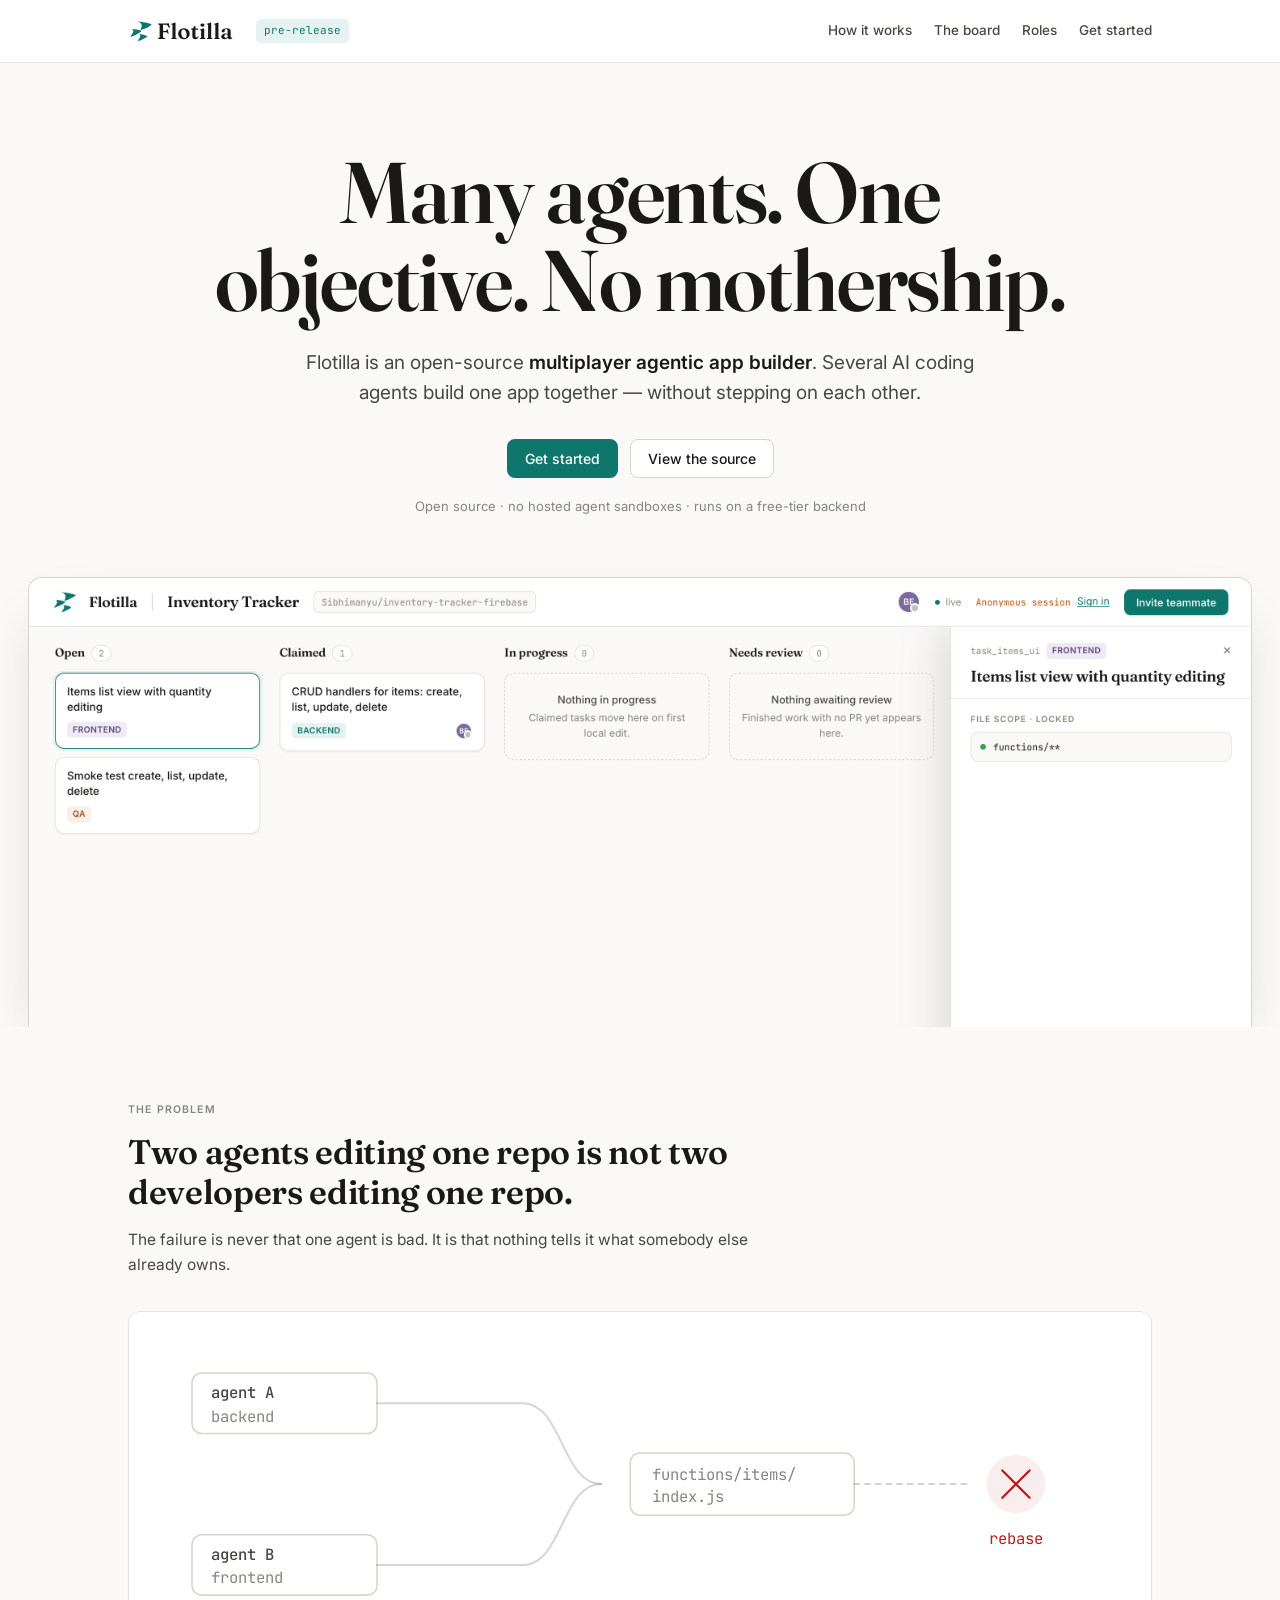
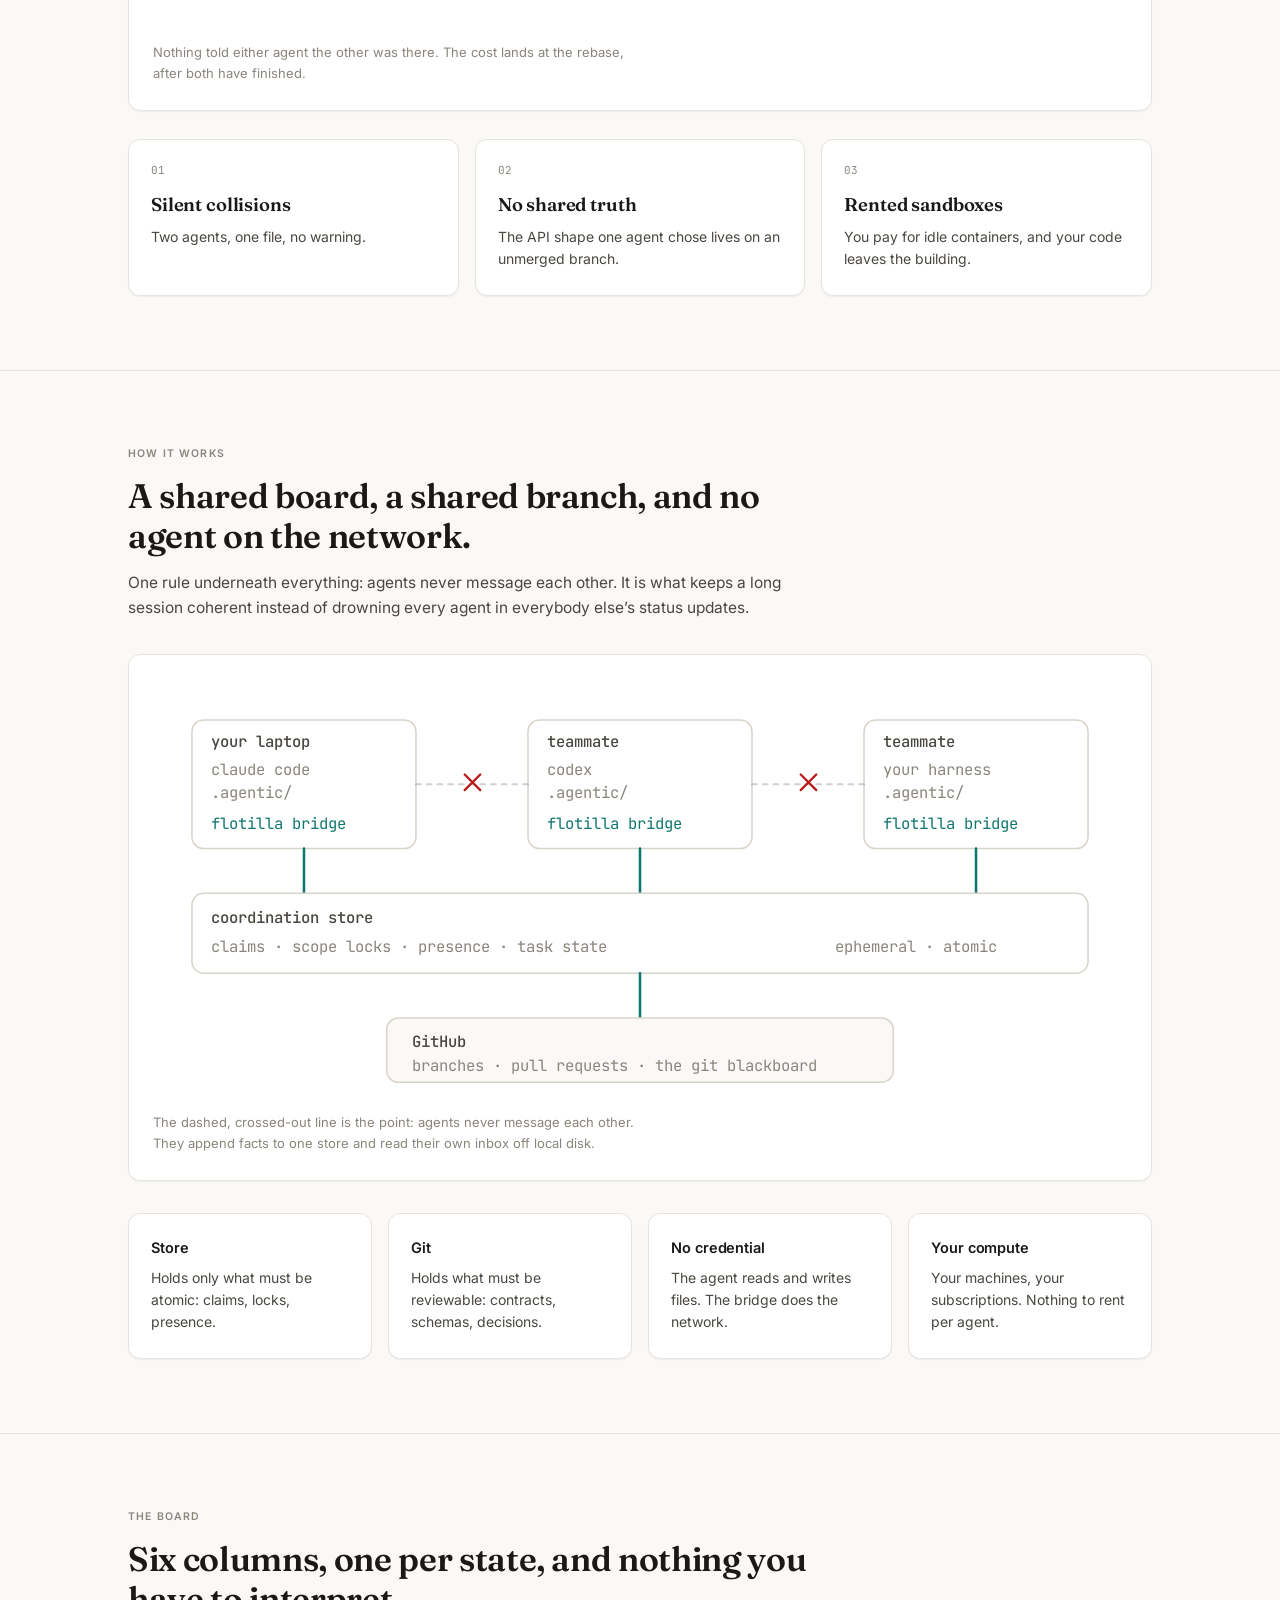
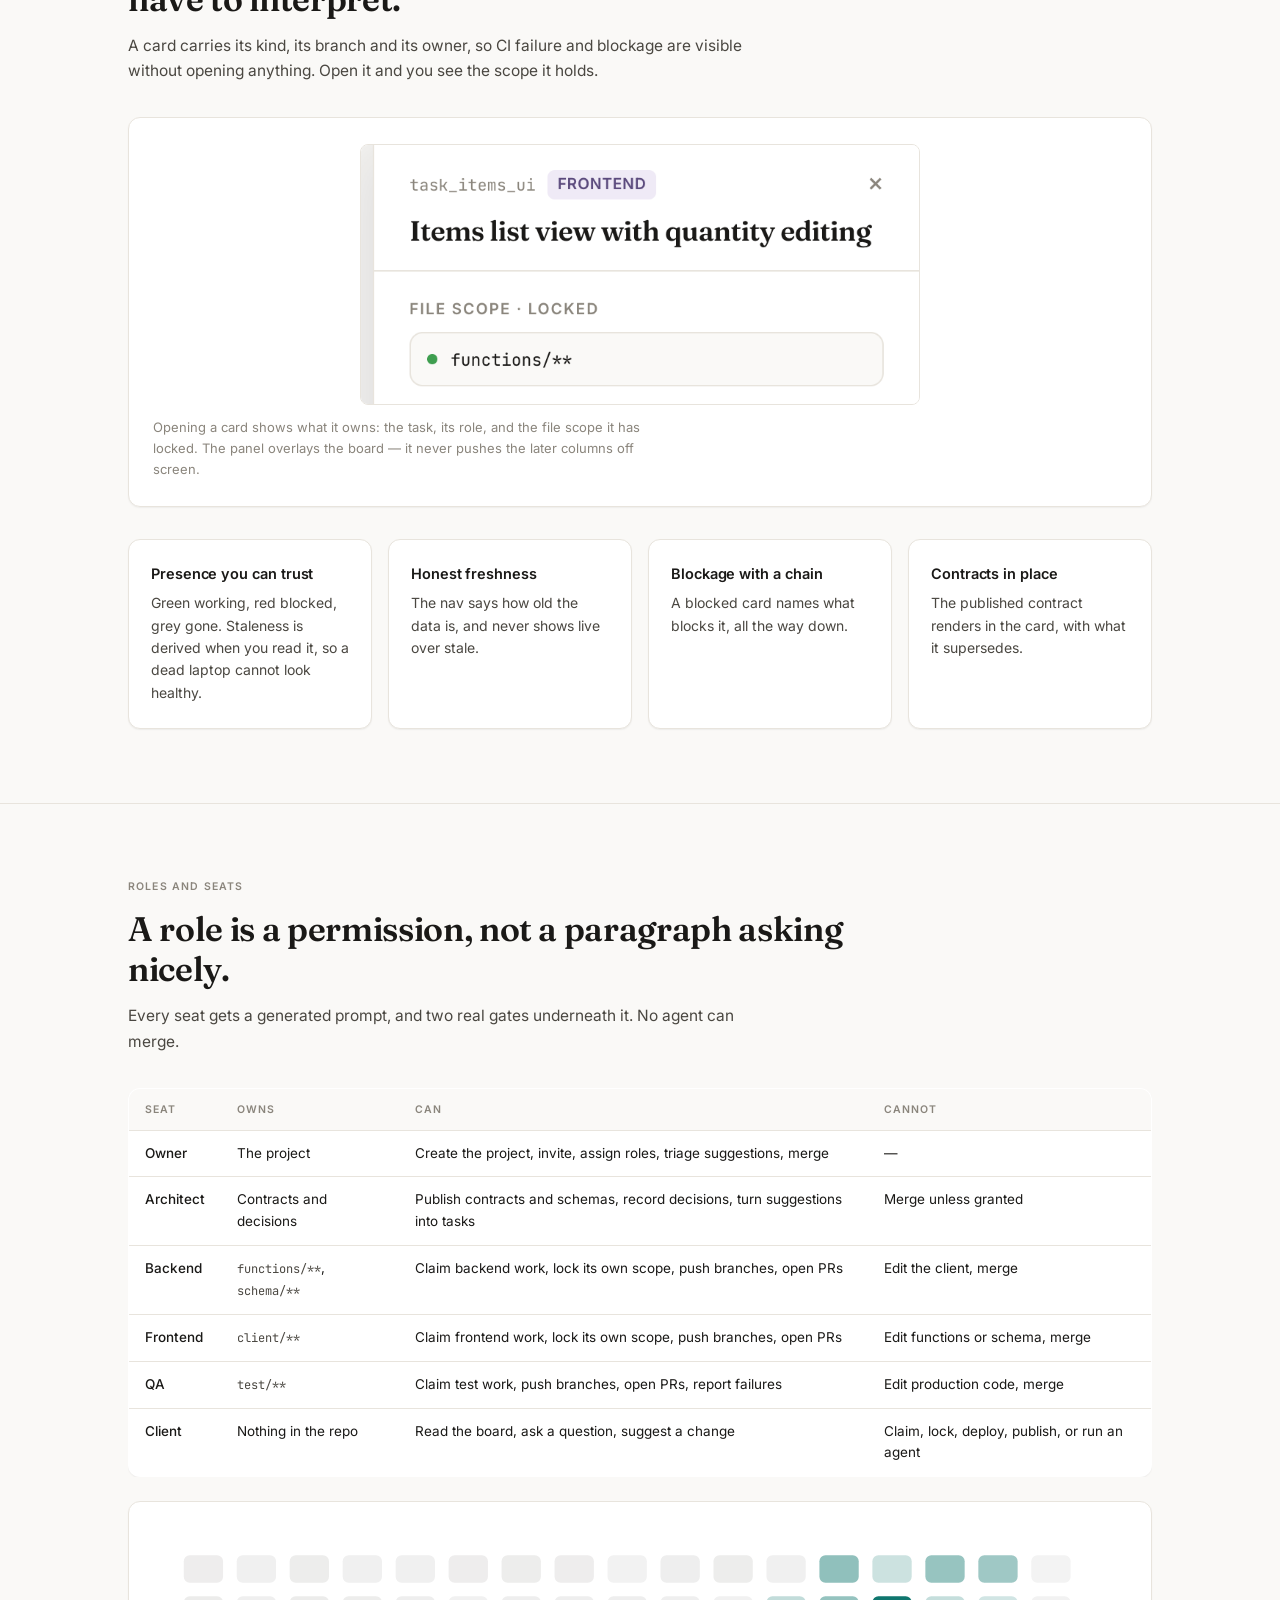
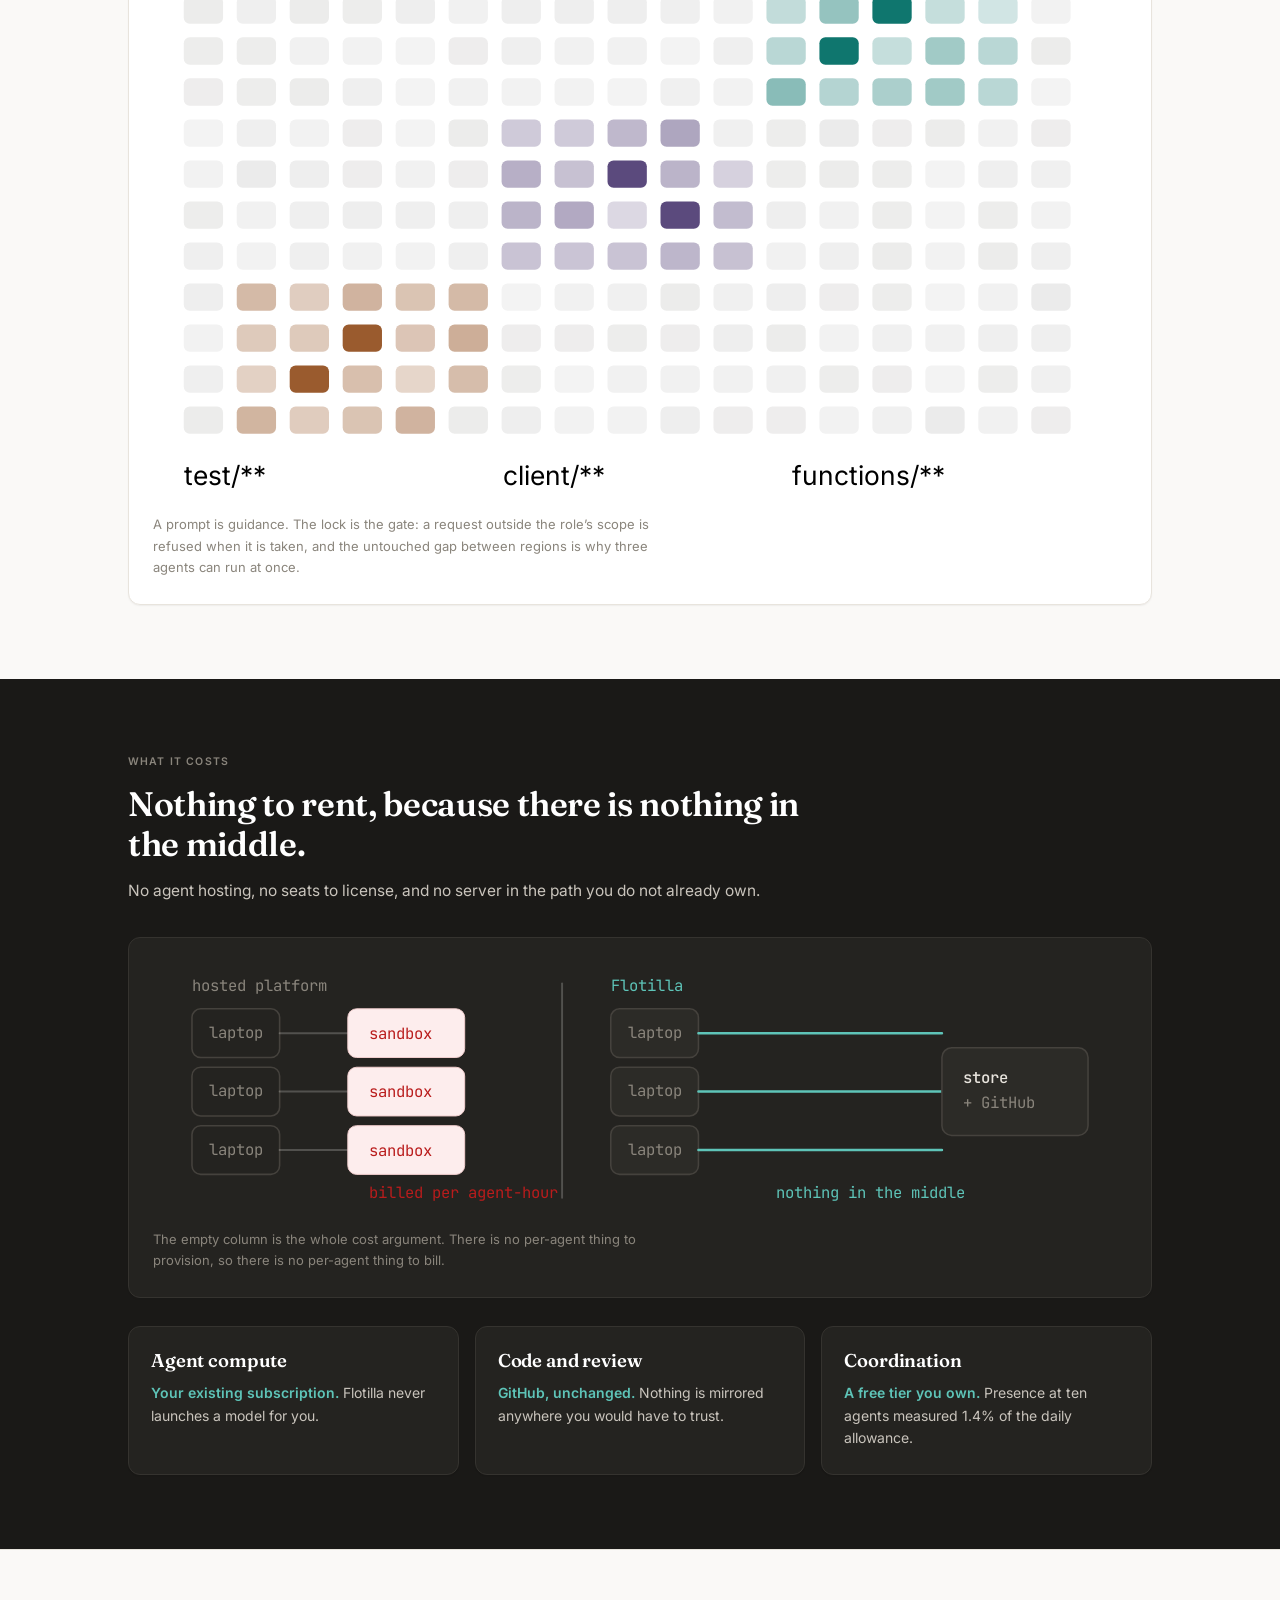
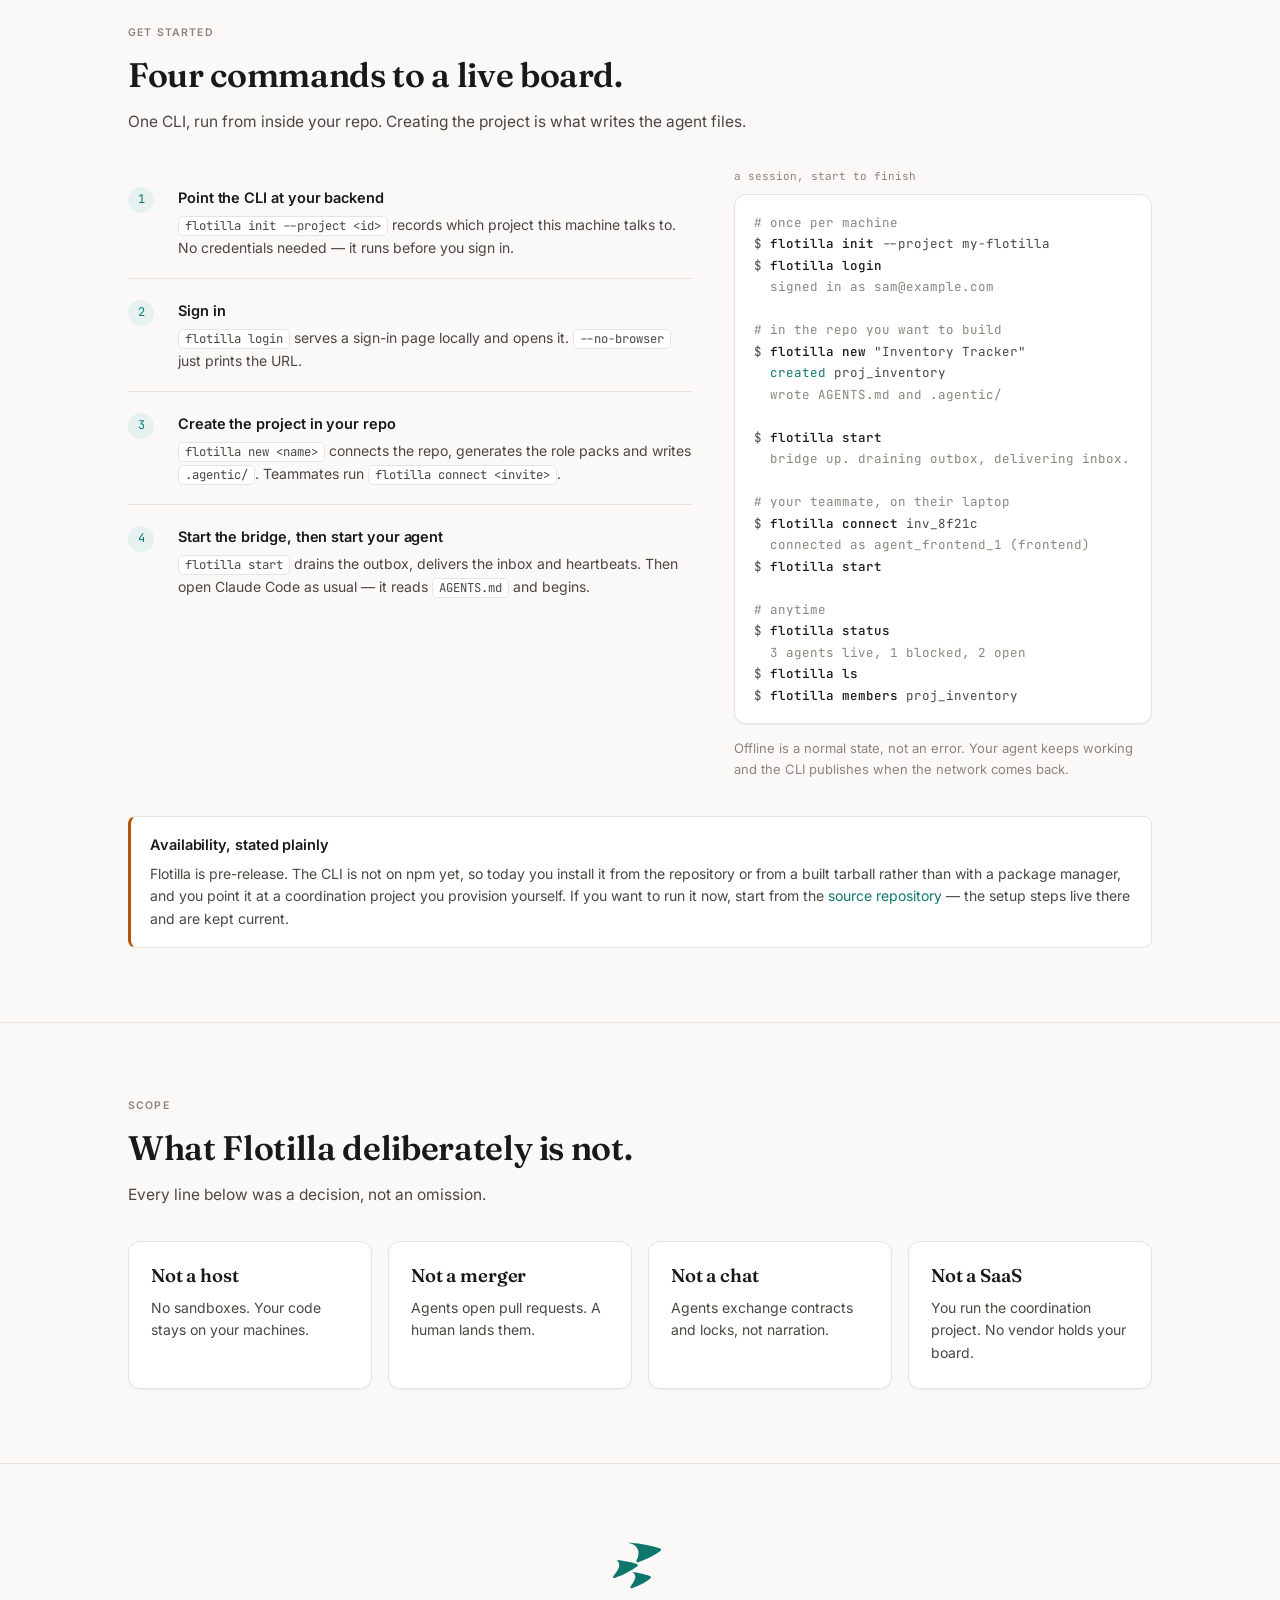
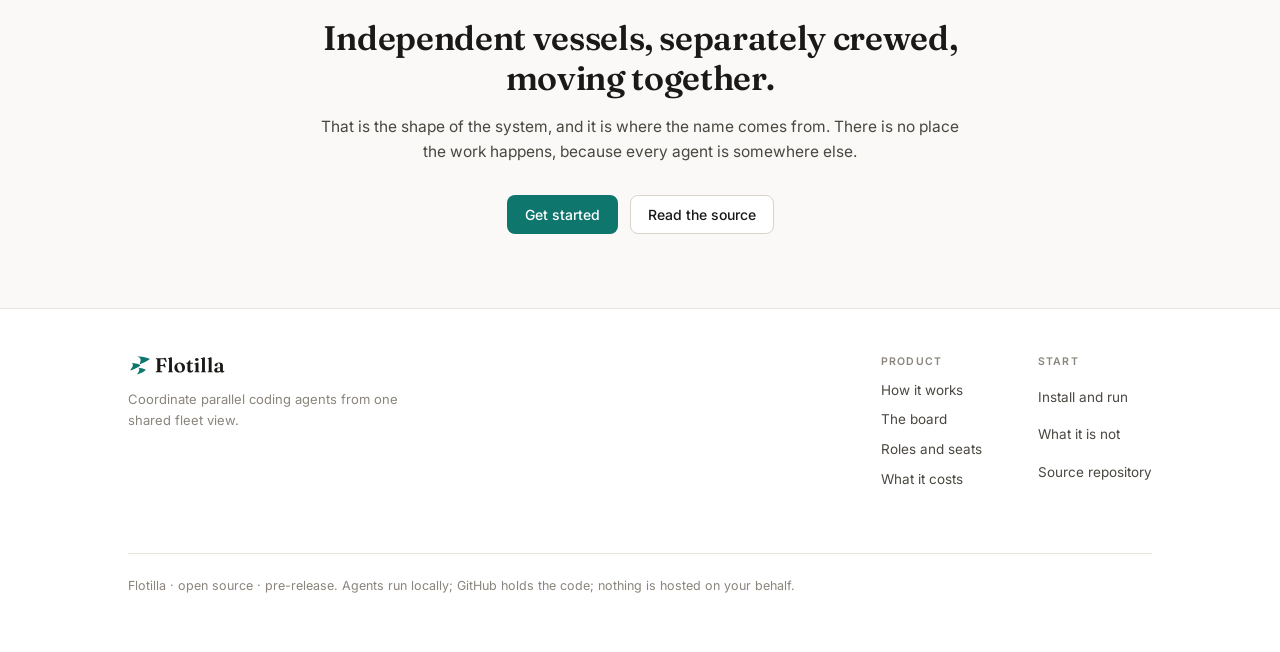
==== commit dfb65c6a: "Lead with the real product, after devin.ai The hero was an abstract illustration. devin.ai's page wo" ====
--- a/index.html
+++ b/index.html
@@ -4,7 +4,7 @@
 <meta charset="utf-8" />
 <meta name="viewport" content="width=device-width,initial-scale=1" />
 <title>Flotilla — coordinate parallel coding agents</title>
-<meta name="description" content="Flotilla coordinates parallel coding agents running on your own team's laptops. One shared board, one set of file-scope locks, GitHub as the source of truth. No hosted sandboxes." />
+<meta name="description" content="Flotilla is an open-source multiplayer agentic app builder: several AI coding agents (Claude Code, Codex) build one app together without colliding. Local agents, file-scope locks, one live board. No hosted sandboxes." />
 <meta name="theme-color" content="#0F766E" />
 <link rel="icon" href="favicon.svg" type="image/svg+xml" />
 <link rel="icon" href="favicon-32x32.png" type="image/png" sizes="32x32" />
@@ -21,7 +21,25 @@
 <link rel="preconnect" href="https://fonts.googleapis.com" />
 <link rel="preconnect" href="https://fonts.gstatic.com" crossorigin />
 <link href="https://fonts.googleapis.com/css2?family=Fraunces:opsz,wght,SOFT,WONK@9..144,500..600,0..100,0..1&amp;family=Inter:wght@400;500;600&amp;family=JetBrains+Mono:wght@400;500&amp;display=swap" rel="stylesheet" />
+<link rel="canonical" href="https://sibhimanyu.github.io/flotilla/" />
 <link rel="stylesheet" href="site.css" />
+<script type="application/ld+json">
+{
+  "@context": "https://schema.org",
+  "@type": "SoftwareApplication",
+  "name": "Flotilla",
+  "alternateName": "Multiplayer Agentic Builder",
+  "applicationCategory": "DeveloperApplication",
+  "operatingSystem": "macOS, Linux",
+  "url": "https://sibhimanyu.github.io/flotilla/",
+  "description": "An open-source multiplayer agentic app builder. Several AI coding agents build one app together without stepping on each other: each teammate runs their own agent locally, file scope is locked before work starts, and one live board shows who owns what.",
+  "keywords": "multiplayer agentic builder, parallel coding agents, multi-agent coding, agent coordination, file scope locks, Claude Code, Codex, agentic development",
+  "isAccessibleForFree": true,
+  "offers": { "@type": "Offer", "price": "0", "priceCurrency": "USD" },
+  "codeRepository": "https://github.com/Sibhimanyu/multiplayer-agentic-builder",
+  "author": { "@type": "Person", "name": "Sibhimanyu" }
+}
+</script>
 </head>
 <body>
 
@@ -72,40 +90,30 @@
 
 <!-- ============================================================ hero -->
 <header class="hero">
-  <div class="wrap hero-grid">
-    <div class="hero-copy">
-      <h1>Many agents. One objective. No mothership.</h1>
-      <p class="lead">
-        Parallel coding agents on your team&rsquo;s own laptops, each locked to its own part of the
-        repo. One board shows who owns what; GitHub stays the source of truth.
-      </p>
-      <div class="btn-row">
-        <a class="btn btn-p" href="#start">Get started</a>
-        <a class="btn btn-s" href="https://github.com/Sibhimanyu/multiplayer-agentic-builder">View the source</a>
-      </div>
-      <p class="fine">
-        Open source &middot; no hosted agent sandboxes &middot; runs on a free-tier backend
-      </p>
-    </div>
-
-    <!-- The headline, drawn. Three lanes from three separate origins, each at its own pace,
-         joining one line that ends in one finished objective. Nothing sits in the middle
-         routing the work -- that is the "no mothership" claim, and it is the shape of the
-         whole product. Deliberately NOT a variation on the mark: the brand rules forbid
-         rotating it further, separating its boats or recolouring them. -->
-    <div class="hero-illo">
-      <svg class="il tf" viewBox="0 0 570 336" role="img" aria-labelledby="tf-t tf-d">
-        <title id="tf-t">One repository, three owners, no overlap</title>
-        <desc id="tf-d">The repository drawn as a field of files. Three agents hold three separate
-          regions of it -- test, client and functions -- and the regions never touch. The quiet
-          cells are everything nobody has claimed. A few cells are lit: work landing right now.</desc>
-        <rect x="18" y="16" width="23" height="16" rx="3.5" fill="#1A1917" opacity="0.073"/><rect x="49" y="16" width="23" height="16" rx="3.5" fill="#1A1917" opacity="0.063"/><rect x="80" y="16" width="23" height="16" rx="3.5" fill="#1A1917" opacity="0.079"/><rect x="111" y="16" width="23" height="16" rx="3.5" fill="#1A1917" opacity="0.061"/><rect x="142" y="16" width="23" height="16" rx="3.5" fill="#1A1917" opacity="0.064"/><rect x="173" y="16" width="23" height="16" rx="3.5" fill="#1A1917" opacity="0.074"/><rect x="204" y="16" width="23" height="16" rx="3.5" fill="#1A1917" opacity="0.078"/><rect x="235" y="16" width="23" height="16" rx="3.5" fill="#1A1917" opacity="0.075"/><rect x="266" y="16" width="23" height="16" rx="3.5" fill="#1A1917" opacity="0.053"/><rect x="297" y="16" width="23" height="16" rx="3.5" fill="#1A1917" opacity="0.071"/><rect x="328" y="16" width="23" height="16" rx="3.5" fill="#1A1917" opacity="0.078"/><rect x="359" y="16" width="23" height="16" rx="3.5" fill="#1A1917" opacity="0.062"/><rect x="390" y="16" width="23" height="16" rx="3.5" fill="#0F766E" opacity="0.46"/><rect x="421" y="16" width="23" height="16" rx="3.5" fill="#0F766E" opacity="0.21"/><rect x="452" y="16" width="23" height="16" rx="3.5" fill="#0F766E" opacity="0.43"/><rect x="483" y="16" width="23" height="16" rx="3.5" fill="#0F766E" opacity="0.40"/><rect x="514" y="16" width="23" height="16" rx="3.5" fill="#1A1917" opacity="0.051"/><rect x="18" y="40" width="23" height="16" rx="3.5" fill="#1A1917" opacity="0.083"/><rect x="49" y="40" width="23" height="16" rx="3.5" fill="#1A1917" opacity="0.065"/><rect x="80" y="40" width="23" height="16" rx="3.5" fill="#1A1917" opacity="0.082"/><rect x="111" y="40" width="23" height="16" rx="3.5" fill="#1A1917" opacity="0.077"/><rect x="142" y="40" width="23" height="16" rx="3.5" fill="#1A1917" opacity="0.070"/><rect x="173" y="40" width="23" height="16" rx="3.5" fill="#1A1917" opacity="0.060"/><rect x="204" y="40" width="23" height="16" rx="3.5" fill="#1A1917" opacity="0.070"/><rect x="235" y="40" width="23" height="16" rx="3.5" fill="#1A1917" opacity="0.072"/><rect x="266" y="40" width="23" height="16" rx="3.5" fill="#1A1917" opacity="0.069"/><rect x="297" y="40" width="23" height="16" rx="3.5" fill="#1A1917" opacity="0.068"/><rect x="328" y="40" width="23" height="16" rx="3.5" fill="#1A1917" opacity="0.060"/><rect x="359" y="40" width="23" height="16" rx="3.5" fill="#0F766E" opacity="0.25"/><rect x="390" y="40" width="23" height="16" rx="3.5" fill="#0F766E" opacity="0.44"/><rect class="tf-live" x="421" y="40" width="23" height="16" rx="3.5" fill="#0F766E" style="animation-delay:1.00s"/><rect x="452" y="40" width="23" height="16" rx="3.5" fill="#0F766E" opacity="0.24"/><rect x="483" y="40" width="23" height="16" rx="3.5" fill="#0F766E" opacity="0.19"/><rect x="514" y="40" width="23" height="16" rx="3.5" fill="#1A1917" opacity="0.056"/><rect x="18" y="64" width="23" height="16" rx="3.5" fill="#1A1917" opacity="0.080"/><rect x="49" y="64" width="23" height="16" rx="3.5" fill="#1A1917" opacity="0.080"/><rect x="80" y="64" width="23" height="16" rx="3.5" fill="#1A1917" opacity="0.059"/><rect x="111" y="64" width="23" height="16" rx="3.5" fill="#1A1917" opacity="0.053"/><rect x="142" y="64" width="23" height="16" rx="3.5" fill="#1A1917" opacity="0.051"/><rect x="173" y="64" width="23" height="16" rx="3.5" fill="#1A1917" opacity="0.075"/><rect x="204" y="64" width="23" height="16" rx="3.5" fill="#1A1917" opacity="0.068"/><rect x="235" y="64" width="23" height="16" rx="3.5" fill="#1A1917" opacity="0.060"/><rect x="266" y="64" width="23" height="16" rx="3.5" fill="#1A1917" opacity="0.060"/><rect x="297" y="64" width="23" height="16" rx="3.5" fill="#1A1917" opacity="0.052"/><rect x="328" y="64" width="23" height="16" rx="3.5" fill="#1A1917" opacity="0.065"/><rect x="359" y="64" width="23" height="16" rx="3.5" fill="#0F766E" opacity="0.29"/><rect class="tf-live" x="390" y="64" width="23" height="16" rx="3.5" fill="#0F766E" style="animation-delay:0.15s"/><rect x="421" y="64" width="23" height="16" rx="3.5" fill="#0F766E" opacity="0.24"/><rect x="452" y="64" width="23" height="16" rx="3.5" fill="#0F766E" opacity="0.39"/><rect x="483" y="64" width="23" height="16" rx="3.5" fill="#0F766E" opacity="0.29"/><rect x="514" y="64" width="23" height="16" rx="3.5" fill="#1A1917" opacity="0.082"/><rect x="18" y="88" width="23" height="16" rx="3.5" fill="#1A1917" opacity="0.074"/><rect x="49" y="88" width="23" height="16" rx="3.5" fill="#1A1917" opacity="0.080"/><rect x="80" y="88" width="23" height="16" rx="3.5" fill="#1A1917" opacity="0.082"/><rect x="111" y="88" width="23" height="16" rx="3.5" fill="#1A1917" opacity="0.068"/><rect x="142" y="88" width="23" height="16" rx="3.5" fill="#1A1917" opacity="0.051"/><rect x="173" y="88" width="23" height="16" rx="3.5" fill="#1A1917" opacity="0.060"/><rect x="204" y="88" width="23" height="16" rx="3.5" fill="#1A1917" opacity="0.053"/><rect x="235" y="88" width="23" height="16" rx="3.5" fill="#1A1917" opacity="0.054"/><rect x="266" y="88" width="23" height="16" rx="3.5" fill="#1A1917" opacity="0.052"/><rect x="297" y="88" width="23" height="16" rx="3.5" fill="#1A1917" opacity="0.064"/><rect x="328" y="88" width="23" height="16" rx="3.5" fill="#1A1917" opacity="0.054"/><rect x="359" y="88" width="23" height="16" rx="3.5" fill="#0F766E" opacity="0.49"/><rect x="390" y="88" width="23" height="16" rx="3.5" fill="#0F766E" opacity="0.31"/><rect x="421" y="88" width="23" height="16" rx="3.5" fill="#0F766E" opacity="0.35"/><rect x="452" y="88" width="23" height="16" rx="3.5" fill="#0F766E" opacity="0.39"/><rect x="483" y="88" width="23" height="16" rx="3.5" fill="#0F766E" opacity="0.29"/><rect x="514" y="88" width="23" height="16" rx="3.5" fill="#1A1917" opacity="0.050"/><rect x="18" y="112" width="23" height="16" rx="3.5" fill="#1A1917" opacity="0.051"/><rect x="49" y="112" width="23" height="16" rx="3.5" fill="#1A1917" opacity="0.068"/><rect x="80" y="112" width="23" height="16" rx="3.5" fill="#1A1917" opacity="0.055"/><rect x="111" y="112" width="23" height="16" rx="3.5" fill="#1A1917" opacity="0.073"/><rect x="142" y="112" width="23" height="16" rx="3.5" fill="#1A1917" opacity="0.051"/><rect x="173" y="112" width="23" height="16" rx="3.5" fill="#1A1917" opacity="0.082"/><rect x="204" y="112" width="23" height="16" rx="3.5" fill="#5B4A7D" opacity="0.29"/><rect x="235" y="112" width="23" height="16" rx="3.5" fill="#5B4A7D" opacity="0.29"/><rect x="266" y="112" width="23" height="16" rx="3.5" fill="#5B4A7D" opacity="0.39"/><rect x="297" y="112" width="23" height="16" rx="3.5" fill="#5B4A7D" opacity="0.49"/><rect x="328" y="112" width="23" height="16" rx="3.5" fill="#1A1917" opacity="0.061"/><rect x="359" y="112" width="23" height="16" rx="3.5" fill="#1A1917" opacity="0.080"/><rect x="390" y="112" width="23" height="16" rx="3.5" fill="#1A1917" opacity="0.085"/><rect x="421" y="112" width="23" height="16" rx="3.5" fill="#1A1917" opacity="0.076"/><rect x="452" y="112" width="23" height="16" rx="3.5" fill="#1A1917" opacity="0.084"/><rect x="483" y="112" width="23" height="16" rx="3.5" fill="#1A1917" opacity="0.060"/><rect x="514" y="112" width="23" height="16" rx="3.5" fill="#1A1917" opacity="0.073"/><rect x="18" y="136" width="23" height="16" rx="3.5" fill="#1A1917" opacity="0.055"/><rect x="49" y="136" width="23" height="16" rx="3.5" fill="#1A1917" opacity="0.085"/><rect x="80" y="136" width="23" height="16" rx="3.5" fill="#1A1917" opacity="0.071"/><rect x="111" y="136" width="23" height="16" rx="3.5" fill="#1A1917" opacity="0.075"/><rect x="142" y="136" width="23" height="16" rx="3.5" fill="#1A1917" opacity="0.060"/><rect x="173" y="136" width="23" height="16" rx="3.5" fill="#1A1917" opacity="0.073"/><rect x="204" y="136" width="23" height="16" rx="3.5" fill="#5B4A7D" opacity="0.44"/><rect x="235" y="136" width="23" height="16" rx="3.5" fill="#5B4A7D" opacity="0.34"/><rect class="tf-live" x="266" y="136" width="23" height="16" rx="3.5" fill="#5B4A7D" style="animation-delay:1.40s"/><rect x="297" y="136" width="23" height="16" rx="3.5" fill="#5B4A7D" opacity="0.41"/><rect x="328" y="136" width="23" height="16" rx="3.5" fill="#5B4A7D" opacity="0.25"/><rect x="359" y="136" width="23" height="16" rx="3.5" fill="#1A1917" opacity="0.080"/><rect x="390" y="136" width="23" height="16" rx="3.5" fill="#1A1917" opacity="0.084"/><rect x="421" y="136" width="23" height="16" rx="3.5" fill="#1A1917" opacity="0.079"/><rect x="452" y="136" width="23" height="16" rx="3.5" fill="#1A1917" opacity="0.051"/><rect x="483" y="136" width="23" height="16" rx="3.5" fill="#1A1917" opacity="0.065"/><rect x="514" y="136" width="23" height="16" rx="3.5" fill="#1A1917" opacity="0.063"/><rect x="18" y="160" width="23" height="16" rx="3.5" fill="#1A1917" opacity="0.080"/><rect x="49" y="160" width="23" height="16" rx="3.5" fill="#1A1917" opacity="0.059"/><rect x="80" y="160" width="23" height="16" rx="3.5" fill="#1A1917" opacity="0.067"/><rect x="111" y="160" width="23" height="16" rx="3.5" fill="#1A1917" opacity="0.070"/><rect x="142" y="160" width="23" height="16" rx="3.5" fill="#1A1917" opacity="0.066"/><rect x="173" y="160" width="23" height="16" rx="3.5" fill="#1A1917" opacity="0.066"/><rect x="204" y="160" width="23" height="16" rx="3.5" fill="#5B4A7D" opacity="0.41"/><rect x="235" y="160" width="23" height="16" rx="3.5" fill="#5B4A7D" opacity="0.47"/><rect x="266" y="160" width="23" height="16" rx="3.5" fill="#5B4A7D" opacity="0.21"/><rect class="tf-live" x="297" y="160" width="23" height="16" rx="3.5" fill="#5B4A7D" style="animation-delay:1.52s"/><rect x="328" y="160" width="23" height="16" rx="3.5" fill="#5B4A7D" opacity="0.37"/><rect x="359" y="160" width="23" height="16" rx="3.5" fill="#1A1917" opacity="0.069"/><rect x="390" y="160" width="23" height="16" rx="3.5" fill="#1A1917" opacity="0.059"/><rect x="421" y="160" width="23" height="16" rx="3.5" fill="#1A1917" opacity="0.079"/><rect x="452" y="160" width="23" height="16" rx="3.5" fill="#1A1917" opacity="0.051"/><rect x="483" y="160" width="23" height="16" rx="3.5" fill="#1A1917" opacity="0.080"/><rect x="514" y="160" width="23" height="16" rx="3.5" fill="#1A1917" opacity="0.056"/><rect x="18" y="184" width="23" height="16" rx="3.5" fill="#1A1917" opacity="0.066"/><rect x="49" y="184" width="23" height="16" rx="3.5" fill="#1A1917" opacity="0.055"/><rect x="80" y="184" width="23" height="16" rx="3.5" fill="#1A1917" opacity="0.067"/><rect x="111" y="184" width="23" height="16" rx="3.5" fill="#1A1917" opacity="0.059"/><rect x="142" y="184" width="23" height="16" rx="3.5" fill="#1A1917" opacity="0.055"/><rect x="173" y="184" width="23" height="16" rx="3.5" fill="#1A1917" opacity="0.068"/><rect x="204" y="184" width="23" height="16" rx="3.5" fill="#5B4A7D" opacity="0.33"/><rect x="235" y="184" width="23" height="16" rx="3.5" fill="#5B4A7D" opacity="0.32"/><rect x="266" y="184" width="23" height="16" rx="3.5" fill="#5B4A7D" opacity="0.33"/><rect x="297" y="184" width="23" height="16" rx="3.5" fill="#5B4A7D" opacity="0.40"/><rect x="328" y="184" width="23" height="16" rx="3.5" fill="#5B4A7D" opacity="0.34"/><rect x="359" y="184" width="23" height="16" rx="3.5" fill="#1A1917" opacity="0.058"/><rect x="390" y="184" width="23" height="16" rx="3.5" fill="#1A1917" opacity="0.065"/><rect x="421" y="184" width="23" height="16" rx="3.5" fill="#1A1917" opacity="0.083"/><rect x="452" y="184" width="23" height="16" rx="3.5" fill="#1A1917" opacity="0.056"/><rect x="483" y="184" width="23" height="16" rx="3.5" fill="#1A1917" opacity="0.082"/><rect x="514" y="184" width="23" height="16" rx="3.5" fill="#1A1917" opacity="0.068"/><rect x="18" y="208" width="23" height="16" rx="3.5" fill="#1A1917" opacity="0.069"/><rect x="49" y="208" width="23" height="16" rx="3.5" fill="#9A5B2E" opacity="0.42"/><rect x="80" y="208" width="23" height="16" rx="3.5" fill="#9A5B2E" opacity="0.30"/><rect x="111" y="208" width="23" height="16" rx="3.5" fill="#9A5B2E" opacity="0.46"/><rect x="142" y="208" width="23" height="16" rx="3.5" fill="#9A5B2E" opacity="0.36"/><rect x="173" y="208" width="23" height="16" rx="3.5" fill="#9A5B2E" opacity="0.42"/><rect x="204" y="208" width="23" height="16" rx="3.5" fill="#1A1917" opacity="0.052"/><rect x="235" y="208" width="23" height="16" rx="3.5" fill="#1A1917" opacity="0.057"/><rect x="266" y="208" width="23" height="16" rx="3.5" fill="#1A1917" opacity="0.063"/><rect x="297" y="208" width="23" height="16" rx="3.5" fill="#1A1917" opacity="0.081"/><rect x="328" y="208" width="23" height="16" rx="3.5" fill="#1A1917" opacity="0.061"/><rect x="359" y="208" width="23" height="16" rx="3.5" fill="#1A1917" opacity="0.072"/><rect x="390" y="208" width="23" height="16" rx="3.5" fill="#1A1917" opacity="0.074"/><rect x="421" y="208" width="23" height="16" rx="3.5" fill="#1A1917" opacity="0.078"/><rect x="452" y="208" width="23" height="16" rx="3.5" fill="#1A1917" opacity="0.052"/><rect x="483" y="208" width="23" height="16" rx="3.5" fill="#1A1917" opacity="0.059"/><rect x="514" y="208" width="23" height="16" rx="3.5" fill="#1A1917" opacity="0.085"/><rect x="18" y="232" width="23" height="16" rx="3.5" fill="#1A1917" opacity="0.054"/><rect x="49" y="232" width="23" height="16" rx="3.5" fill="#9A5B2E" opacity="0.32"/><rect x="80" y="232" width="23" height="16" rx="3.5" fill="#9A5B2E" opacity="0.32"/><rect class="tf-live" x="111" y="232" width="23" height="16" rx="3.5" fill="#9A5B2E" style="animation-delay:0.63s"/><rect x="142" y="232" width="23" height="16" rx="3.5" fill="#9A5B2E" opacity="0.35"/><rect x="173" y="232" width="23" height="16" rx="3.5" fill="#9A5B2E" opacity="0.49"/><rect x="204" y="232" width="23" height="16" rx="3.5" fill="#1A1917" opacity="0.074"/><rect x="235" y="232" width="23" height="16" rx="3.5" fill="#1A1917" opacity="0.073"/><rect x="266" y="232" width="23" height="16" rx="3.5" fill="#1A1917" opacity="0.080"/><rect x="297" y="232" width="23" height="16" rx="3.5" fill="#1A1917" opacity="0.075"/><rect x="328" y="232" width="23" height="16" rx="3.5" fill="#1A1917" opacity="0.069"/><rect x="359" y="232" width="23" height="16" rx="3.5" fill="#1A1917" opacity="0.081"/><rect x="390" y="232" width="23" height="16" rx="3.5" fill="#1A1917" opacity="0.055"/><rect x="421" y="232" width="23" height="16" rx="3.5" fill="#1A1917" opacity="0.063"/><rect x="452" y="232" width="23" height="16" rx="3.5" fill="#1A1917" opacity="0.057"/><rect x="483" y="232" width="23" height="16" rx="3.5" fill="#1A1917" opacity="0.066"/><rect x="514" y="232" width="23" height="16" rx="3.5" fill="#1A1917" opacity="0.066"/><rect x="18" y="256" width="23" height="16" rx="3.5" fill="#1A1917" opacity="0.068"/><rect x="49" y="256" width="23" height="16" rx="3.5" fill="#9A5B2E" opacity="0.28"/><rect class="tf-live" x="80" y="256" width="23" height="16" rx="3.5" fill="#9A5B2E" style="animation-delay:1.15s"/><rect x="111" y="256" width="23" height="16" rx="3.5" fill="#9A5B2E" opacity="0.39"/><rect x="142" y="256" width="23" height="16" rx="3.5" fill="#9A5B2E" opacity="0.25"/><rect x="173" y="256" width="23" height="16" rx="3.5" fill="#9A5B2E" opacity="0.40"/><rect x="204" y="256" width="23" height="16" rx="3.5" fill="#1A1917" opacity="0.077"/><rect x="235" y="256" width="23" height="16" rx="3.5" fill="#1A1917" opacity="0.052"/><rect x="266" y="256" width="23" height="16" rx="3.5" fill="#1A1917" opacity="0.059"/><rect x="297" y="256" width="23" height="16" rx="3.5" fill="#1A1917" opacity="0.058"/><rect x="328" y="256" width="23" height="16" rx="3.5" fill="#1A1917" opacity="0.057"/><rect x="359" y="256" width="23" height="16" rx="3.5" fill="#1A1917" opacity="0.063"/><rect x="390" y="256" width="23" height="16" rx="3.5" fill="#1A1917" opacity="0.078"/><rect x="421" y="256" width="23" height="16" rx="3.5" fill="#1A1917" opacity="0.074"/><rect x="452" y="256" width="23" height="16" rx="3.5" fill="#1A1917" opacity="0.052"/><rect x="483" y="256" width="23" height="16" rx="3.5" fill="#1A1917" opacity="0.079"/><rect x="514" y="256" width="23" height="16" rx="3.5" fill="#1A1917" opacity="0.062"/><rect x="18" y="280" width="23" height="16" rx="3.5" fill="#1A1917" opacity="0.084"/><rect x="49" y="280" width="23" height="16" rx="3.5" fill="#9A5B2E" opacity="0.45"/><rect x="80" y="280" width="23" height="16" rx="3.5" fill="#9A5B2E" opacity="0.31"/><rect x="111" y="280" width="23" height="16" rx="3.5" fill="#9A5B2E" opacity="0.36"/><rect x="142" y="280" width="23" height="16" rx="3.5" fill="#9A5B2E" opacity="0.46"/><rect x="173" y="280" width="23" height="16" rx="3.5" fill="#1A1917" opacity="0.081"/><rect x="204" y="280" width="23" height="16" rx="3.5" fill="#1A1917" opacity="0.071"/><rect x="235" y="280" width="23" height="16" rx="3.5" fill="#1A1917" opacity="0.053"/><rect x="266" y="280" width="23" height="16" rx="3.5" fill="#1A1917" opacity="0.056"/><rect x="297" y="280" width="23" height="16" rx="3.5" fill="#1A1917" opacity="0.072"/><rect x="328" y="280" width="23" height="16" rx="3.5" fill="#1A1917" opacity="0.076"/><rect x="359" y="280" width="23" height="16" rx="3.5" fill="#1A1917" opacity="0.074"/><rect x="390" y="280" width="23" height="16" rx="3.5" fill="#1A1917" opacity="0.055"/><rect x="421" y="280" width="23" height="16" rx="3.5" fill="#1A1917" opacity="0.063"/><rect x="452" y="280" width="23" height="16" rx="3.5" fill="#1A1917" opacity="0.085"/><rect x="483" y="280" width="23" height="16" rx="3.5" fill="#1A1917" opacity="0.060"/><rect x="514" y="280" width="23" height="16" rx="3.5" fill="#1A1917" opacity="0.075"/>
-        <g class="tf-lbl">
-          <text x="18"  y="326">test/**</text>
-          <text x="205" y="326">client/**</text>
-          <text x="374" y="326">functions/**</text>
-        </g>
-      </svg>
+  <div class="wrap hero-c">
+    <h1>Many agents. One objective. No mothership.</h1>
+    <p class="hero-def">
+      Flotilla is an open-source <strong>multiplayer agentic app builder</strong>. Several AI
+      coding agents build one app together &mdash; without stepping on each other.
+    </p>
+    <div class="btn-row">
+      <a class="btn btn-p" href="#start">Get started</a>
+      <a class="btn btn-s" href="https://github.com/Sibhimanyu/multiplayer-agentic-builder">View the source</a>
+    </div>
+    <p class="fine">
+      Open source &middot; no hosted agent sandboxes &middot; runs on a free-tier backend
+    </p>
+  </div>
+
+  <!-- The real board, not a drawing of it. Credibility on a page like this comes
+       from the artifact: real repo name, real task titles, a real locked file
+       scope. It bleeds off the bottom of the hero on purpose -- the eye should
+       want to scroll, and the demo board's empty lower half never shows. -->
+  <div class="hero-shot">
+    <div class="shot-frame">
+      <img src="shots/board.png" width="3024" height="1040"
+           alt="The Flotilla board: columns for Open, Claimed, In progress and Needs review, with a task card open showing its locked file scope of functions/**."
+           fetchpriority="high" decoding="async" />
     </div>
   </div>
 </header>
@@ -261,104 +269,17 @@
       <p class="eyebrow">The board</p>
       <h2>Six columns, one per state, and nothing you have to interpret.</h2>
       <p class="sub">
-        Six columns, one per state. CI failure and blockage are visible without opening
-        anything.
-      </p>
-    </div>
-
-    <figure>
-      <div class="boardframe">
-        <div class="bf-nav">
-          <img class="mk" src="brand/flotilla-mark.svg" alt="" width="520" height="420" />
-          <span class="proj">Inventory Tracker</span>
-          <span class="repo">acme/inventory-tracker</span>
-          <span class="fresh"><span class="dot"></span>updated 3s ago</span>
-        </div>
-        <div class="bf-board">
-
-          <div class="bf-col">
-            <div class="bf-colhead"><h3>Open</h3><span class="count">2</span></div>
-            <div class="bf-card">
-              <div class="title">Smoke test create / list / update / delete</div>
-              <div class="row"><span class="kind" data-k="qa">qa</span></div>
-            </div>
-            <div class="bf-card">
-              <div class="title">Document the items API</div>
-              <div class="row"><span class="kind" data-k="docs">docs</span></div>
-            </div>
-          </div>
-
-          <div class="bf-col">
-            <div class="bf-colhead"><h3>Claimed</h3><span class="count">1</span></div>
-            <div class="bf-card">
-              <div class="title">Item detail view</div>
-              <div class="row">
-                <span class="kind" data-k="frontend">frontend</span>
-                <span class="who"><span class="av" style="background:#5B4A7D">RK</span></span>
-              </div>
-              <div class="branch">agent/frontend/item-detail</div>
-            </div>
-          </div>
-
-          <div class="bf-col">
-            <div class="bf-colhead"><h3>In progress</h3><span class="count">2</span></div>
-            <div class="bf-card" data-sel="true">
-              <div class="title">CRUD functions for items</div>
-              <div class="row">
-                <span class="kind" data-k="backend">backend</span>
-                <span class="verpill">items-api v2</span>
-                <span class="who"><span class="av" style="background:#0F766E">SG</span></span>
-              </div>
-              <div class="branch">agent/backend/items-crud</div>
-            </div>
-            <div class="bf-card">
-              <div class="title">Add item form validation</div>
-              <div class="row">
-                <span class="kind" data-k="frontend">frontend</span>
-                <span class="badge" data-t="blocked">blocked</span>
-                <span class="who"><span class="av" data-ring="blocked" style="background:#5B4A7D">AM</span></span>
-              </div>
-              <div class="branch">agent/frontend/add-item</div>
-            </div>
-          </div>
-
-          <div class="bf-col">
-            <div class="bf-colhead"><h3>Needs review</h3><span class="count">0</span></div>
-            <div class="empty">
-              <b>Nothing waiting</b>
-              Work lands here when an agent marks it ready.
-            </div>
-          </div>
-
-          <div class="bf-col">
-            <div class="bf-colhead"><h3>PR open</h3><span class="count">1</span></div>
-            <div class="bf-card">
-              <div class="title">Items table schema</div>
-              <div class="row">
-                <span class="kind" data-k="backend">backend</span>
-                <span class="badge" data-t="ci-failed">ci failed</span>
-                <span class="who"><span class="av" style="background:#0F766E">SG</span></span>
-              </div>
-              <div class="branch">agent/backend/items-schema</div>
-            </div>
-          </div>
-
-          <div class="bf-col">
-            <div class="bf-colhead"><h3>Merged</h3><span class="count">1</span></div>
-            <div class="bf-card" data-merged="true">
-              <div class="title">Project scaffolding</div>
-              <div class="row">
-                <span class="kind" data-k="devops">devops</span>
-                <span class="who"><span class="av" data-ring="offline" style="background:#8A857C">DV</span></span>
-              </div>
-              <div class="branch">agent/devops/scaffold</div>
-            </div>
-          </div>
-
-        </div>
-      </div>
-      <figcaption>
-        The board as it renders. Empty columns teach the command that fills them.
+        A card carries its kind, its branch and its owner, so CI failure and blockage are visible
+        without opening anything. Open it and you see the scope it holds.
+      </p>
+    </div>
+
+    <figure class="il-frame">
+      <img class="shot shot-sm" src="shots/detail-panel.png" width="760" height="352"
+           alt="A task card opened on the board: its id, its frontend role tag, its title, and a FILE SCOPE LOCKED panel listing functions slash slash." loading="lazy" decoding="async" />
+      <figcaption class="il-cap">
+        Opening a card shows what it owns: the task, its role, and the file scope it has locked.
+        The panel overlays the board &mdash; it never pushes the later columns off screen.
       </figcaption>
     </figure>
 
@@ -436,39 +357,22 @@
     </div>
 
     <figure class="il-frame" style="margin-top:24px">
-      <svg class="il" viewBox="0 0 1000 226" role="img" aria-labelledby="terr-t terr-d">
-        <title id="terr-t">File scope is granted, and requests outside it are refused</title>
-        <desc id="terr-d">Three roles hold three non-overlapping regions of the repository. A
-          request for a path outside a role's region is refused when the lock is taken, not
-          discovered later.</desc>
-
-        <g class="il-lbl"><text x="40" y="34">role</text><text x="250" y="34">may edit</text></g>
-
-        <rect class="il-card" x="40" y="48" width="170" height="44" rx="8"/>
-        <text class="il-ttl" x="60" y="76">backend</text>
-        <rect x="250" y="48" width="300" height="44" rx="8" fill="var(--teal-soft)"/>
-        <text class="il-lbl-t" x="272" y="76">functions/** &#183; schema/**</text>
-
-        <rect class="il-card" x="40" y="104" width="170" height="44" rx="8"/>
-        <text class="il-ttl" x="60" y="132">frontend</text>
-        <rect x="250" y="104" width="190" height="44" rx="8" fill="#EFEAF6"/>
-        <text class="il-lbl" x="272" y="132" style="fill:#5B4A7D">client/**</text>
-
-        <rect class="il-card" x="40" y="160" width="170" height="44" rx="8"/>
-        <text class="il-ttl" x="60" y="188">qa</text>
-        <rect x="250" y="160" width="160" height="44" rx="8" fill="#FBF0E8"/>
-        <text class="il-lbl" x="272" y="188" style="fill:#9A5B2E">test/**</text>
-
-        <!-- the refusal: backend asking for a client path -->
-        <path class="il-rail-d" d="M550 70h214"/>
-        <rect x="764" y="46" width="196" height="48" rx="8" fill="var(--red-soft)"/>
-        <text class="il-lbl" x="786" y="76" style="fill:var(--red)">client/app.tsx</text>
-        <g class="il-warn-s"><path d="M648 60l16 20M664 60l-16 20"/></g>
-        <text class="il-lbl" x="656" y="112" text-anchor="middle">refused at claim</text>
+      <svg class="il tf" viewBox="0 0 570 336" role="img" aria-labelledby="tf-t tf-d">
+        <title id="tf-t">One repository, three owners, no overlap</title>
+        <desc id="tf-d">The repository drawn as a field of files. Three roles hold three separate
+          regions of it -- test, client and functions -- and the regions never touch. The quiet
+          cells are everything nobody has claimed. A few are lit: work landing right now.</desc>
+        <rect x="18" y="16" width="23" height="16" rx="3.5" fill="#1A1917" opacity="0.073"/><rect x="49" y="16" width="23" height="16" rx="3.5" fill="#1A1917" opacity="0.063"/><rect x="80" y="16" width="23" height="16" rx="3.5" fill="#1A1917" opacity="0.079"/><rect x="111" y="16" width="23" height="16" rx="3.5" fill="#1A1917" opacity="0.061"/><rect x="142" y="16" width="23" height="16" rx="3.5" fill="#1A1917" opacity="0.064"/><rect x="173" y="16" width="23" height="16" rx="3.5" fill="#1A1917" opacity="0.074"/><rect x="204" y="16" width="23" height="16" rx="3.5" fill="#1A1917" opacity="0.078"/><rect x="235" y="16" width="23" height="16" rx="3.5" fill="#1A1917" opacity="0.075"/><rect x="266" y="16" width="23" height="16" rx="3.5" fill="#1A1917" opacity="0.053"/><rect x="297" y="16" width="23" height="16" rx="3.5" fill="#1A1917" opacity="0.071"/><rect x="328" y="16" width="23" height="16" rx="3.5" fill="#1A1917" opacity="0.078"/><rect x="359" y="16" width="23" height="16" rx="3.5" fill="#1A1917" opacity="0.062"/><rect x="390" y="16" width="23" height="16" rx="3.5" fill="#0F766E" opacity="0.46"/><rect x="421" y="16" width="23" height="16" rx="3.5" fill="#0F766E" opacity="0.21"/><rect x="452" y="16" width="23" height="16" rx="3.5" fill="#0F766E" opacity="0.43"/><rect x="483" y="16" width="23" height="16" rx="3.5" fill="#0F766E" opacity="0.40"/><rect x="514" y="16" width="23" height="16" rx="3.5" fill="#1A1917" opacity="0.051"/><rect x="18" y="40" width="23" height="16" rx="3.5" fill="#1A1917" opacity="0.083"/><rect x="49" y="40" width="23" height="16" rx="3.5" fill="#1A1917" opacity="0.065"/><rect x="80" y="40" width="23" height="16" rx="3.5" fill="#1A1917" opacity="0.082"/><rect x="111" y="40" width="23" height="16" rx="3.5" fill="#1A1917" opacity="0.077"/><rect x="142" y="40" width="23" height="16" rx="3.5" fill="#1A1917" opacity="0.070"/><rect x="173" y="40" width="23" height="16" rx="3.5" fill="#1A1917" opacity="0.060"/><rect x="204" y="40" width="23" height="16" rx="3.5" fill="#1A1917" opacity="0.070"/><rect x="235" y="40" width="23" height="16" rx="3.5" fill="#1A1917" opacity="0.072"/><rect x="266" y="40" width="23" height="16" rx="3.5" fill="#1A1917" opacity="0.069"/><rect x="297" y="40" width="23" height="16" rx="3.5" fill="#1A1917" opacity="0.068"/><rect x="328" y="40" width="23" height="16" rx="3.5" fill="#1A1917" opacity="0.060"/><rect x="359" y="40" width="23" height="16" rx="3.5" fill="#0F766E" opacity="0.25"/><rect x="390" y="40" width="23" height="16" rx="3.5" fill="#0F766E" opacity="0.44"/><rect class="tf-live" x="421" y="40" width="23" height="16" rx="3.5" fill="#0F766E" style="animation-delay:1.00s"/><rect x="452" y="40" width="23" height="16" rx="3.5" fill="#0F766E" opacity="0.24"/><rect x="483" y="40" width="23" height="16" rx="3.5" fill="#0F766E" opacity="0.19"/><rect x="514" y="40" width="23" height="16" rx="3.5" fill="#1A1917" opacity="0.056"/><rect x="18" y="64" width="23" height="16" rx="3.5" fill="#1A1917" opacity="0.080"/><rect x="49" y="64" width="23" height="16" rx="3.5" fill="#1A1917" opacity="0.080"/><rect x="80" y="64" width="23" height="16" rx="3.5" fill="#1A1917" opacity="0.059"/><rect x="111" y="64" width="23" height="16" rx="3.5" fill="#1A1917" opacity="0.053"/><rect x="142" y="64" width="23" height="16" rx="3.5" fill="#1A1917" opacity="0.051"/><rect x="173" y="64" width="23" height="16" rx="3.5" fill="#1A1917" opacity="0.075"/><rect x="204" y="64" width="23" height="16" rx="3.5" fill="#1A1917" opacity="0.068"/><rect x="235" y="64" width="23" height="16" rx="3.5" fill="#1A1917" opacity="0.060"/><rect x="266" y="64" width="23" height="16" rx="3.5" fill="#1A1917" opacity="0.060"/><rect x="297" y="64" width="23" height="16" rx="3.5" fill="#1A1917" opacity="0.052"/><rect x="328" y="64" width="23" height="16" rx="3.5" fill="#1A1917" opacity="0.065"/><rect x="359" y="64" width="23" height="16" rx="3.5" fill="#0F766E" opacity="0.29"/><rect class="tf-live" x="390" y="64" width="23" height="16" rx="3.5" fill="#0F766E" style="animation-delay:0.15s"/><rect x="421" y="64" width="23" height="16" rx="3.5" fill="#0F766E" opacity="0.24"/><rect x="452" y="64" width="23" height="16" rx="3.5" fill="#0F766E" opacity="0.39"/><rect x="483" y="64" width="23" height="16" rx="3.5" fill="#0F766E" opacity="0.29"/><rect x="514" y="64" width="23" height="16" rx="3.5" fill="#1A1917" opacity="0.082"/><rect x="18" y="88" width="23" height="16" rx="3.5" fill="#1A1917" opacity="0.074"/><rect x="49" y="88" width="23" height="16" rx="3.5" fill="#1A1917" opacity="0.080"/><rect x="80" y="88" width="23" height="16" rx="3.5" fill="#1A1917" opacity="0.082"/><rect x="111" y="88" width="23" height="16" rx="3.5" fill="#1A1917" opacity="0.068"/><rect x="142" y="88" width="23" height="16" rx="3.5" fill="#1A1917" opacity="0.051"/><rect x="173" y="88" width="23" height="16" rx="3.5" fill="#1A1917" opacity="0.060"/><rect x="204" y="88" width="23" height="16" rx="3.5" fill="#1A1917" opacity="0.053"/><rect x="235" y="88" width="23" height="16" rx="3.5" fill="#1A1917" opacity="0.054"/><rect x="266" y="88" width="23" height="16" rx="3.5" fill="#1A1917" opacity="0.052"/><rect x="297" y="88" width="23" height="16" rx="3.5" fill="#1A1917" opacity="0.064"/><rect x="328" y="88" width="23" height="16" rx="3.5" fill="#1A1917" opacity="0.054"/><rect x="359" y="88" width="23" height="16" rx="3.5" fill="#0F766E" opacity="0.49"/><rect x="390" y="88" width="23" height="16" rx="3.5" fill="#0F766E" opacity="0.31"/><rect x="421" y="88" width="23" height="16" rx="3.5" fill="#0F766E" opacity="0.35"/><rect x="452" y="88" width="23" height="16" rx="3.5" fill="#0F766E" opacity="0.39"/><rect x="483" y="88" width="23" height="16" rx="3.5" fill="#0F766E" opacity="0.29"/><rect x="514" y="88" width="23" height="16" rx="3.5" fill="#1A1917" opacity="0.050"/><rect x="18" y="112" width="23" height="16" rx="3.5" fill="#1A1917" opacity="0.051"/><rect x="49" y="112" width="23" height="16" rx="3.5" fill="#1A1917" opacity="0.068"/><rect x="80" y="112" width="23" height="16" rx="3.5" fill="#1A1917" opacity="0.055"/><rect x="111" y="112" width="23" height="16" rx="3.5" fill="#1A1917" opacity="0.073"/><rect x="142" y="112" width="23" height="16" rx="3.5" fill="#1A1917" opacity="0.051"/><rect x="173" y="112" width="23" height="16" rx="3.5" fill="#1A1917" opacity="0.082"/><rect x="204" y="112" width="23" height="16" rx="3.5" fill="#5B4A7D" opacity="0.29"/><rect x="235" y="112" width="23" height="16" rx="3.5" fill="#5B4A7D" opacity="0.29"/><rect x="266" y="112" width="23" height="16" rx="3.5" fill="#5B4A7D" opacity="0.39"/><rect x="297" y="112" width="23" height="16" rx="3.5" fill="#5B4A7D" opacity="0.49"/><rect x="328" y="112" width="23" height="16" rx="3.5" fill="#1A1917" opacity="0.061"/><rect x="359" y="112" width="23" height="16" rx="3.5" fill="#1A1917" opacity="0.080"/><rect x="390" y="112" width="23" height="16" rx="3.5" fill="#1A1917" opacity="0.085"/><rect x="421" y="112" width="23" height="16" rx="3.5" fill="#1A1917" opacity="0.076"/><rect x="452" y="112" width="23" height="16" rx="3.5" fill="#1A1917" opacity="0.084"/><rect x="483" y="112" width="23" height="16" rx="3.5" fill="#1A1917" opacity="0.060"/><rect x="514" y="112" width="23" height="16" rx="3.5" fill="#1A1917" opacity="0.073"/><rect x="18" y="136" width="23" height="16" rx="3.5" fill="#1A1917" opacity="0.055"/><rect x="49" y="136" width="23" height="16" rx="3.5" fill="#1A1917" opacity="0.085"/><rect x="80" y="136" width="23" height="16" rx="3.5" fill="#1A1917" opacity="0.071"/><rect x="111" y="136" width="23" height="16" rx="3.5" fill="#1A1917" opacity="0.075"/><rect x="142" y="136" width="23" height="16" rx="3.5" fill="#1A1917" opacity="0.060"/><rect x="173" y="136" width="23" height="16" rx="3.5" fill="#1A1917" opacity="0.073"/><rect x="204" y="136" width="23" height="16" rx="3.5" fill="#5B4A7D" opacity="0.44"/><rect x="235" y="136" width="23" height="16" rx="3.5" fill="#5B4A7D" opacity="0.34"/><rect class="tf-live" x="266" y="136" width="23" height="16" rx="3.5" fill="#5B4A7D" style="animation-delay:1.40s"/><rect x="297" y="136" width="23" height="16" rx="3.5" fill="#5B4A7D" opacity="0.41"/><rect x="328" y="136" width="23" height="16" rx="3.5" fill="#5B4A7D" opacity="0.25"/><rect x="359" y="136" width="23" height="16" rx="3.5" fill="#1A1917" opacity="0.080"/><rect x="390" y="136" width="23" height="16" rx="3.5" fill="#1A1917" opacity="0.084"/><rect x="421" y="136" width="23" height="16" rx="3.5" fill="#1A1917" opacity="0.079"/><rect x="452" y="136" width="23" height="16" rx="3.5" fill="#1A1917" opacity="0.051"/><rect x="483" y="136" width="23" height="16" rx="3.5" fill="#1A1917" opacity="0.065"/><rect x="514" y="136" width="23" height="16" rx="3.5" fill="#1A1917" opacity="0.063"/><rect x="18" y="160" width="23" height="16" rx="3.5" fill="#1A1917" opacity="0.080"/><rect x="49" y="160" width="23" height="16" rx="3.5" fill="#1A1917" opacity="0.059"/><rect x="80" y="160" width="23" height="16" rx="3.5" fill="#1A1917" opacity="0.067"/><rect x="111" y="160" width="23" height="16" rx="3.5" fill="#1A1917" opacity="0.070"/><rect x="142" y="160" width="23" height="16" rx="3.5" fill="#1A1917" opacity="0.066"/><rect x="173" y="160" width="23" height="16" rx="3.5" fill="#1A1917" opacity="0.066"/><rect x="204" y="160" width="23" height="16" rx="3.5" fill="#5B4A7D" opacity="0.41"/><rect x="235" y="160" width="23" height="16" rx="3.5" fill="#5B4A7D" opacity="0.47"/><rect x="266" y="160" width="23" height="16" rx="3.5" fill="#5B4A7D" opacity="0.21"/><rect class="tf-live" x="297" y="160" width="23" height="16" rx="3.5" fill="#5B4A7D" style="animation-delay:1.52s"/><rect x="328" y="160" width="23" height="16" rx="3.5" fill="#5B4A7D" opacity="0.37"/><rect x="359" y="160" width="23" height="16" rx="3.5" fill="#1A1917" opacity="0.069"/><rect x="390" y="160" width="23" height="16" rx="3.5" fill="#1A1917" opacity="0.059"/><rect x="421" y="160" width="23" height="16" rx="3.5" fill="#1A1917" opacity="0.079"/><rect x="452" y="160" width="23" height="16" rx="3.5" fill="#1A1917" opacity="0.051"/><rect x="483" y="160" width="23" height="16" rx="3.5" fill="#1A1917" opacity="0.080"/><rect x="514" y="160" width="23" height="16" rx="3.5" fill="#1A1917" opacity="0.056"/><rect x="18" y="184" width="23" height="16" rx="3.5" fill="#1A1917" opacity="0.066"/><rect x="49" y="184" width="23" height="16" rx="3.5" fill="#1A1917" opacity="0.055"/><rect x="80" y="184" width="23" height="16" rx="3.5" fill="#1A1917" opacity="0.067"/><rect x="111" y="184" width="23" height="16" rx="3.5" fill="#1A1917" opacity="0.059"/><rect x="142" y="184" width="23" height="16" rx="3.5" fill="#1A1917" opacity="0.055"/><rect x="173" y="184" width="23" height="16" rx="3.5" fill="#1A1917" opacity="0.068"/><rect x="204" y="184" width="23" height="16" rx="3.5" fill="#5B4A7D" opacity="0.33"/><rect x="235" y="184" width="23" height="16" rx="3.5" fill="#5B4A7D" opacity="0.32"/><rect x="266" y="184" width="23" height="16" rx="3.5" fill="#5B4A7D" opacity="0.33"/><rect x="297" y="184" width="23" height="16" rx="3.5" fill="#5B4A7D" opacity="0.40"/><rect x="328" y="184" width="23" height="16" rx="3.5" fill="#5B4A7D" opacity="0.34"/><rect x="359" y="184" width="23" height="16" rx="3.5" fill="#1A1917" opacity="0.058"/><rect x="390" y="184" width="23" height="16" rx="3.5" fill="#1A1917" opacity="0.065"/><rect x="421" y="184" width="23" height="16" rx="3.5" fill="#1A1917" opacity="0.083"/><rect x="452" y="184" width="23" height="16" rx="3.5" fill="#1A1917" opacity="0.056"/><rect x="483" y="184" width="23" height="16" rx="3.5" fill="#1A1917" opacity="0.082"/><rect x="514" y="184" width="23" height="16" rx="3.5" fill="#1A1917" opacity="0.068"/><rect x="18" y="208" width="23" height="16" rx="3.5" fill="#1A1917" opacity="0.069"/><rect x="49" y="208" width="23" height="16" rx="3.5" fill="#9A5B2E" opacity="0.42"/><rect x="80" y="208" width="23" height="16" rx="3.5" fill="#9A5B2E" opacity="0.30"/><rect x="111" y="208" width="23" height="16" rx="3.5" fill="#9A5B2E" opacity="0.46"/><rect x="142" y="208" width="23" height="16" rx="3.5" fill="#9A5B2E" opacity="0.36"/><rect x="173" y="208" width="23" height="16" rx="3.5" fill="#9A5B2E" opacity="0.42"/><rect x="204" y="208" width="23" height="16" rx="3.5" fill="#1A1917" opacity="0.052"/><rect x="235" y="208" width="23" height="16" rx="3.5" fill="#1A1917" opacity="0.057"/><rect x="266" y="208" width="23" height="16" rx="3.5" fill="#1A1917" opacity="0.063"/><rect x="297" y="208" width="23" height="16" rx="3.5" fill="#1A1917" opacity="0.081"/><rect x="328" y="208" width="23" height="16" rx="3.5" fill="#1A1917" opacity="0.061"/><rect x="359" y="208" width="23" height="16" rx="3.5" fill="#1A1917" opacity="0.072"/><rect x="390" y="208" width="23" height="16" rx="3.5" fill="#1A1917" opacity="0.074"/><rect x="421" y="208" width="23" height="16" rx="3.5" fill="#1A1917" opacity="0.078"/><rect x="452" y="208" width="23" height="16" rx="3.5" fill="#1A1917" opacity="0.052"/><rect x="483" y="208" width="23" height="16" rx="3.5" fill="#1A1917" opacity="0.059"/><rect x="514" y="208" width="23" height="16" rx="3.5" fill="#1A1917" opacity="0.085"/><rect x="18" y="232" width="23" height="16" rx="3.5" fill="#1A1917" opacity="0.054"/><rect x="49" y="232" width="23" height="16" rx="3.5" fill="#9A5B2E" opacity="0.32"/><rect x="80" y="232" width="23" height="16" rx="3.5" fill="#9A5B2E" opacity="0.32"/><rect class="tf-live" x="111" y="232" width="23" height="16" rx="3.5" fill="#9A5B2E" style="animation-delay:0.63s"/><rect x="142" y="232" width="23" height="16" rx="3.5" fill="#9A5B2E" opacity="0.35"/><rect x="173" y="232" width="23" height="16" rx="3.5" fill="#9A5B2E" opacity="0.49"/><rect x="204" y="232" width="23" height="16" rx="3.5" fill="#1A1917" opacity="0.074"/><rect x="235" y="232" width="23" height="16" rx="3.5" fill="#1A1917" opacity="0.073"/><rect x="266" y="232" width="23" height="16" rx="3.5" fill="#1A1917" opacity="0.080"/><rect x="297" y="232" width="23" height="16" rx="3.5" fill="#1A1917" opacity="0.075"/><rect x="328" y="232" width="23" height="16" rx="3.5" fill="#1A1917" opacity="0.069"/><rect x="359" y="232" width="23" height="16" rx="3.5" fill="#1A1917" opacity="0.081"/><rect x="390" y="232" width="23" height="16" rx="3.5" fill="#1A1917" opacity="0.055"/><rect x="421" y="232" width="23" height="16" rx="3.5" fill="#1A1917" opacity="0.063"/><rect x="452" y="232" width="23" height="16" rx="3.5" fill="#1A1917" opacity="0.057"/><rect x="483" y="232" width="23" height="16" rx="3.5" fill="#1A1917" opacity="0.066"/><rect x="514" y="232" width="23" height="16" rx="3.5" fill="#1A1917" opacity="0.066"/><rect x="18" y="256" width="23" height="16" rx="3.5" fill="#1A1917" opacity="0.068"/><rect x="49" y="256" width="23" height="16" rx="3.5" fill="#9A5B2E" opacity="0.28"/><rect class="tf-live" x="80" y="256" width="23" height="16" rx="3.5" fill="#9A5B2E" style="animation-delay:1.15s"/><rect x="111" y="256" width="23" height="16" rx="3.5" fill="#9A5B2E" opacity="0.39"/><rect x="142" y="256" width="23" height="16" rx="3.5" fill="#9A5B2E" opacity="0.25"/><rect x="173" y="256" width="23" height="16" rx="3.5" fill="#9A5B2E" opacity="0.40"/><rect x="204" y="256" width="23" height="16" rx="3.5" fill="#1A1917" opacity="0.077"/><rect x="235" y="256" width="23" height="16" rx="3.5" fill="#1A1917" opacity="0.052"/><rect x="266" y="256" width="23" height="16" rx="3.5" fill="#1A1917" opacity="0.059"/><rect x="297" y="256" width="23" height="16" rx="3.5" fill="#1A1917" opacity="0.058"/><rect x="328" y="256" width="23" height="16" rx="3.5" fill="#1A1917" opacity="0.057"/><rect x="359" y="256" width="23" height="16" rx="3.5" fill="#1A1917" opacity="0.063"/><rect x="390" y="256" width="23" height="16" rx="3.5" fill="#1A1917" opacity="0.078"/><rect x="421" y="256" width="23" height="16" rx="3.5" fill="#1A1917" opacity="0.074"/><rect x="452" y="256" width="23" height="16" rx="3.5" fill="#1A1917" opacity="0.052"/><rect x="483" y="256" width="23" height="16" rx="3.5" fill="#1A1917" opacity="0.079"/><rect x="514" y="256" width="23" height="16" rx="3.5" fill="#1A1917" opacity="0.062"/><rect x="18" y="280" width="23" height="16" rx="3.5" fill="#1A1917" opacity="0.084"/><rect x="49" y="280" width="23" height="16" rx="3.5" fill="#9A5B2E" opacity="0.45"/><rect x="80" y="280" width="23" height="16" rx="3.5" fill="#9A5B2E" opacity="0.31"/><rect x="111" y="280" width="23" height="16" rx="3.5" fill="#9A5B2E" opacity="0.36"/><rect x="142" y="280" width="23" height="16" rx="3.5" fill="#9A5B2E" opacity="0.46"/><rect x="173" y="280" width="23" height="16" rx="3.5" fill="#1A1917" opacity="0.081"/><rect x="204" y="280" width="23" height="16" rx="3.5" fill="#1A1917" opacity="0.071"/><rect x="235" y="280" width="23" height="16" rx="3.5" fill="#1A1917" opacity="0.053"/><rect x="266" y="280" width="23" height="16" rx="3.5" fill="#1A1917" opacity="0.056"/><rect x="297" y="280" width="23" height="16" rx="3.5" fill="#1A1917" opacity="0.072"/><rect x="328" y="280" width="23" height="16" rx="3.5" fill="#1A1917" opacity="0.076"/><rect x="359" y="280" width="23" height="16" rx="3.5" fill="#1A1917" opacity="0.074"/><rect x="390" y="280" width="23" height="16" rx="3.5" fill="#1A1917" opacity="0.055"/><rect x="421" y="280" width="23" height="16" rx="3.5" fill="#1A1917" opacity="0.063"/><rect x="452" y="280" width="23" height="16" rx="3.5" fill="#1A1917" opacity="0.085"/><rect x="483" y="280" width="23" height="16" rx="3.5" fill="#1A1917" opacity="0.060"/><rect x="514" y="280" width="23" height="16" rx="3.5" fill="#1A1917" opacity="0.075"/>
+        <g class="tf-lbl">
+          <text x="18"  y="326">test/**</text>
+          <text x="205" y="326">client/**</text>
+          <text x="374" y="326">functions/**</text>
+        </g>
       </svg>
       <figcaption class="il-cap">
         A prompt is guidance. The lock is the gate: a request outside the role&rsquo;s scope is
-        refused when it is taken, and a client seat can never hold one at all.
+        refused when it is taken, and the untouched gap between regions is why three agents can
+        run at once.
       </figcaption>
     </figure>
 </section>
--- a/site.css
+++ b/site.css
@@ -66,8 +66,8 @@
    made the headings read as fussy old-magazine rather than quiet editorial.
    This axis only exists because the font URL now requests SOFT and WONK; with
    the previous opsz,wght-only request this declaration was a silent no-op. */
-h1{font-family:var(--serif);font-weight:600;font-size:clamp(38px,5.6vw,60px);line-height:1.06;
-   letter-spacing:-.008em;font-variation-settings:'WONK' 0}
+h1{font-family:var(--serif);font-weight:600;font-size:clamp(40px,7vw,86px);line-height:1.02;
+   letter-spacing:-.014em;font-variation-settings:'WONK' 0;text-wrap:balance}
 h2{font-family:var(--serif);font-weight:600;font-size:clamp(26px,3.2vw,34px);line-height:1.18;
    letter-spacing:-.010em;font-variation-settings:'WONK' 0}
 h3{font-family:var(--serif);font-weight:600;font-size:18.5px;line-height:1.3;
@@ -81,34 +81,36 @@
 .s-head h2 + .sub{margin-top:14px}
 strong{font-weight:600;color:var(--ink)}
 
-/* ---- hero ---- */
-.hero{padding:88px 0 80px}
-.hero .lead{margin-top:22px}
-.hero .btn-row{margin-top:32px}
+/* ---- hero: centred, screenshot-led ----
+   Restructured after looking at devin.ai. The lesson worth taking was not its
+   typeface or its nav, it was this: the hero shows the REAL product, large,
+   bleeding off the bottom of the viewport, with almost no copy around it. An
+   abstract illustration cannot buy the credibility a real screenshot does.
+
+   Deliberately NOT copied: their geometric sans (we have a serif wordmark to
+   match), their dropdown nav, and "Pricing" / "Customers" / "Contact sales" --
+   there is no pricing, no customer list and no sales team here, and inventing
+   that chrome is exactly what makes a page read as fake. */
+.hero{padding:86px 0 0;overflow:hidden}
+.hero-c{text-align:center;max-width:920px}
+.hero-c h1{margin:0 auto;max-width:22ch}
+.hero-def{font-size:19px;line-height:1.55;color:var(--ink2);margin:24px auto 0;max-width:60ch}
+.hero .btn-row{margin-top:32px;justify-content:center}
 .hero .fine{margin-top:18px;font-size:13px;color:var(--muted)}
-.hero .fine code{background:var(--card);border:1px solid var(--line);border-radius:5px;padding:1px 6px}
-/* Two columns: the copy carries the claim, the illustration states it. The one-column hero
-   left the right third of the page empty at desktop width. */
-.hero-grid{display:grid;grid-template-columns:1.08fr .92fr;gap:44px;align-items:center}
-.hero-copy h1{font-size:clamp(36px,4.1vw,51px);max-width:17ch}
-
-/* ---- hero illustration: the territory field ----
-   Deliberately NOT a diagram. The page already carries four of those below, so a
-   fifth flowchart in the hero gives the page no hierarchy and says nothing
-   specific to this product. This is a texture: one repository, three owners,
-   and the untouched gap between them. */
-.hero-illo svg{width:100%;height:auto;max-width:570px;margin-left:auto}
-@media (min-width:1200px){.hero-illo{margin-right:-86px}}
-.tf-lbl{font-family:var(--mono);font-size:14px;fill:var(--muted)}
-/* The hero cannot scroll the way the framed diagrams do, so its labels scale up
-   as the field shrinks. They are short enough (7-12 chars against 570 units)
-   that they still cannot collide at the largest step. */
-@media (max-width:900px){.tf-lbl{font-size:19px}}
-@media (max-width:640px){.tf-lbl{font-size:24px}}
-/* work landing right now. Reuses the board's own freshness pulse rather than
-   inventing a second idle motion for the page. */
-.tf-live{animation:pulse 2.6s infinite}
-@media (prefers-reduced-motion:reduce){.tf-live{animation:none}}
+
+/* The screenshot. Fixed-height window with object-position:top, so the demo
+   board's empty lower half is never shown and the frame stays dense at every
+   width without re-cropping the asset. */
+.hero-shot{margin-top:60px;padding:0 28px}
+/* Clip the BOTTOM only, never the sides. object-fit:cover cropped ~99px off the
+   right and sliced the detail panel mid-word, because the frame's aspect was
+   narrower than the image's. Full-width image inside a max-height window cuts
+   only where the board is sparse anyway, and that cut is the bleed. */
+.shot-frame{max-width:1240px;margin:0 auto;max-height:min(50vh,470px);
+  background:var(--card);border:1px solid var(--line2);
+  border-radius:14px 14px 0 0;border-bottom:none;overflow:hidden;
+  box-shadow:0 24px 60px -28px rgba(26,25,23,.28)}
+.shot-frame img{width:100%;height:auto;display:block}
 
 /* ---- cards ---- */
 .grid{display:grid;gap:16px}
@@ -182,48 +184,13 @@
 .verpill{font-family:var(--mono);font-size:10.5px;background:var(--teal-soft);color:var(--teal);
       border-radius:var(--r-tag);padding:2px 7px;font-weight:500;display:inline-block}
 
-/* ---- the miniature board (a still of the real thing) ---- */
-.boardframe{background:var(--card);border:1px solid var(--line);border-radius:var(--r-card);
-      box-shadow:var(--shadow);overflow:hidden}
-.bf-nav{height:52px;border-bottom:1px solid var(--line);display:flex;align-items:center;
-      gap:12px;padding:0 16px}
-.bf-nav .mk{height:24px;width:auto}
-.bf-nav .proj{font-family:var(--serif);font-size:14.5px;font-weight:600;letter-spacing:-.015em}
-.bf-nav .repo{font-family:var(--mono);font-size:10.5px;color:var(--muted);background:var(--paper);
-      border:1px solid var(--line);border-radius:5px;padding:3px 7px}
-.bf-nav .fresh{margin-left:auto;display:flex;align-items:center;gap:6px;font-size:11.5px;
-      color:var(--muted)}
-.bf-nav .fresh .dot{width:6px;height:6px;border-radius:50%;background:var(--teal);
-      animation:pulse 2.6s infinite}
-@keyframes pulse{0%,100%{opacity:1}50%{opacity:.32}}
-.bf-board{display:flex;gap:11px;padding:18px 14px 20px;overflow-x:auto;background:var(--paper)}
-.bf-col{width:156px;flex:none;display:grid;gap:9px;align-content:start}
-.bf-colhead{display:flex;align-items:center;gap:7px;padding:0 2px 2px}
-.bf-colhead h3{font-family:var(--serif);font-size:13px;font-weight:600;letter-spacing:-.01em}
+/* The hand-built miniature board was removed: the page now shows real captures
+   of the product instead, in the hero and in the board section. Its .bf-* and
+   shared are kept where other sections still use them. */
+.row{display:flex;align-items:center;gap:6px;flex-wrap:wrap}
 .count{font-family:var(--mono);font-size:10.5px;color:var(--muted);background:var(--card);
       border:1px solid var(--line);border-radius:20px;padding:1px 7px}
-.bf-card{background:var(--card);border:1px solid var(--line);border-radius:10px;padding:11px 12px;
-      display:grid;gap:8px;box-shadow:var(--shadow)}
-.bf-card[data-sel="true"]{border-color:var(--teal);box-shadow:0 0 0 3px var(--teal-soft)}
-.bf-card[data-merged="true"]{opacity:.66}
-.bf-card .title{font-size:12.5px;font-weight:500;line-height:1.4}
-.row{display:flex;align-items:center;gap:6px;flex-wrap:wrap}
-.branch{font-family:var(--mono);font-size:10px;color:var(--muted);overflow:hidden;
-      text-overflow:ellipsis;white-space:nowrap}
-.bf-card .who{margin-left:auto;display:flex}
-.av{width:21px;height:21px;border-radius:50%;border:2px solid var(--card);margin-left:-6px;
-    display:grid;place-items:center;font-size:8.5px;font-weight:600;color:#fff;position:relative;
-    flex:none}
-.av:first-child{margin-left:0}
-.av::after{content:'';position:absolute;right:-1px;bottom:-1px;width:6.5px;height:6.5px;
-    border-radius:50%;border:2px solid var(--card);background:#3E9E4F}
-.av[data-ring="blocked"]::after{background:var(--red)}
-.av[data-ring="offline"]::after{background:#C4BFB6}
-.avs{display:flex;align-items:center}
-.empty{border:1.5px dashed var(--line2);border-radius:10px;padding:16px 12px;text-align:center;
-       color:var(--muted);font-size:11.5px;line-height:1.5}
-.empty b{display:block;color:var(--ink2);font-weight:500;font-size:12px;margin-bottom:2px}
-.empty code{font-size:10.5px}
+@keyframes pulse{0%,100%{opacity:1}50%{opacity:.32}}
 
 /* ---- callout ---- */
 .note{background:var(--card);border:1px solid var(--line);border-left:3px solid var(--teal);
@@ -294,21 +261,20 @@
   .g4{grid-template-columns:repeat(2,1fr)}
   .g3{grid-template-columns:1fr 1fr}
   .split{grid-template-columns:1fr;gap:28px}
-  .hero-grid{grid-template-columns:1fr;gap:44px}
-  .hero-illo svg{margin:0 auto;max-width:440px}
-  .doc{grid-template-columns:1fr;gap:26px}
+      .doc{grid-template-columns:1fr;gap:26px}
   .toc{position:static;border:1px solid var(--line);background:var(--card);
        border-radius:var(--r-card);padding:16px 18px}
   .toc{grid-template-columns:repeat(2,1fr)}
   .toc .eyebrow{grid-column:1/-1}
 }
 @media (max-width:640px){
+  .shot-frame{max-height:min(40vh,260px);border-radius:10px 10px 0 0}
+  .hero-shot{margin-top:40px;padding:0 16px}
+
   body{font-size:15px}
   section{padding:56px 0}
   .hero{padding:60px 0 56px}
-  .hero-grid{gap:36px}
-  .hero-illo svg{max-width:340px}
-  .g2,.g3,.g4{grid-template-columns:1fr}
+      .g2,.g3,.g4{grid-template-columns:1fr}
   .wrap{padding:0 20px}
   .nav .links{gap:15px}
   .nav .links a.hide-sm,.nav .tag{display:none}
@@ -435,6 +401,14 @@
    4.6px, which is not a diagram, it is a smudge. Hold a legible floor and let
    the figure scroll instead -- the same trade the wide tables already make. */
 .il-frame svg.il{min-width:720px}
+/* A real capture inside a figure frame. No min-width: a screenshot degrades
+   gracefully by scaling, unlike an SVG whose labels would shrink to a smudge. */
+.il-frame img.shot{width:100%;height:auto;display:block;border-radius:8px;
+      border:1px solid var(--line)}
+/* A UI detail rather than a page shot: the real board holds three tasks, so it
+   cannot evidence "six columns". It CAN evidence a locked file scope, so the
+   crop is that, at detail scale. */
+.il-frame img.shot-sm{max-width:560px;margin:0 auto}
 .il-cap{font-size:13px;color:var(--muted);margin-top:12px;max-width:62ch}
 
 /* One-shot draw-in. Illustrations are below the fold except the hero, so this
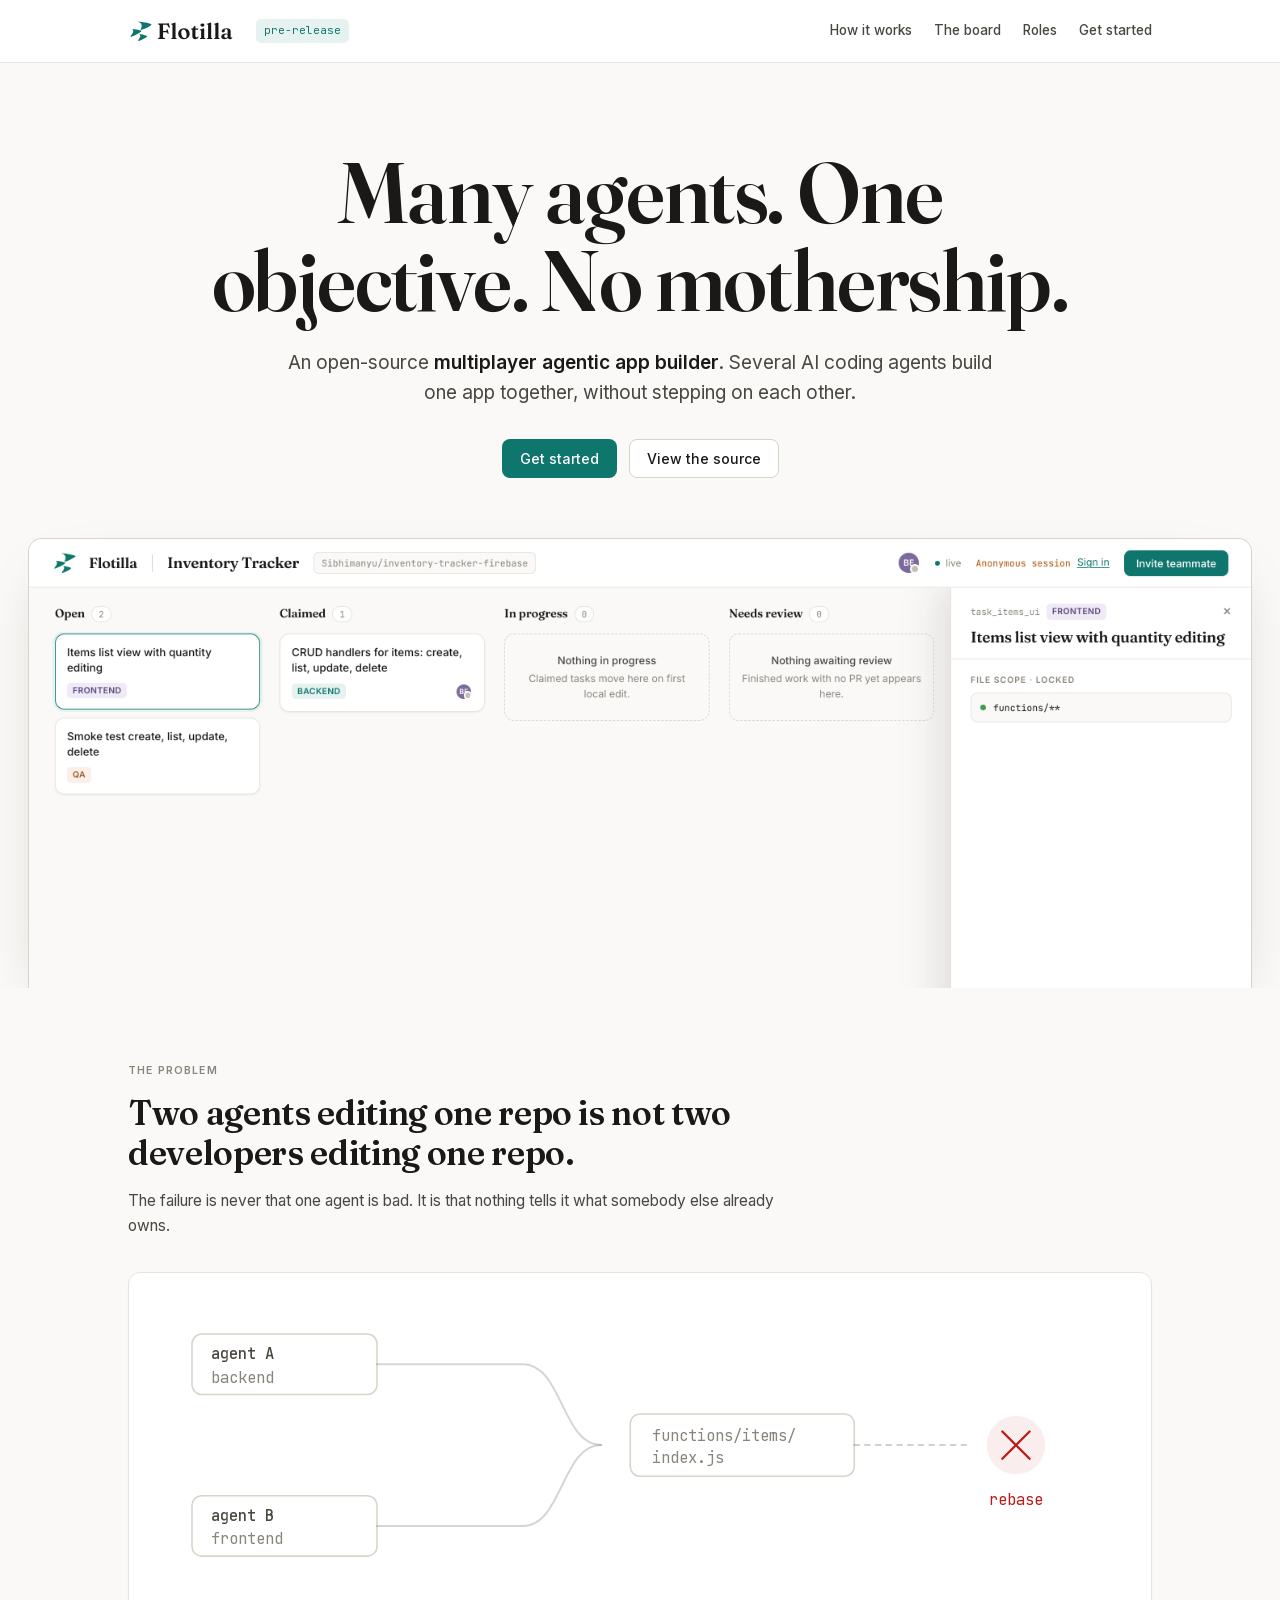
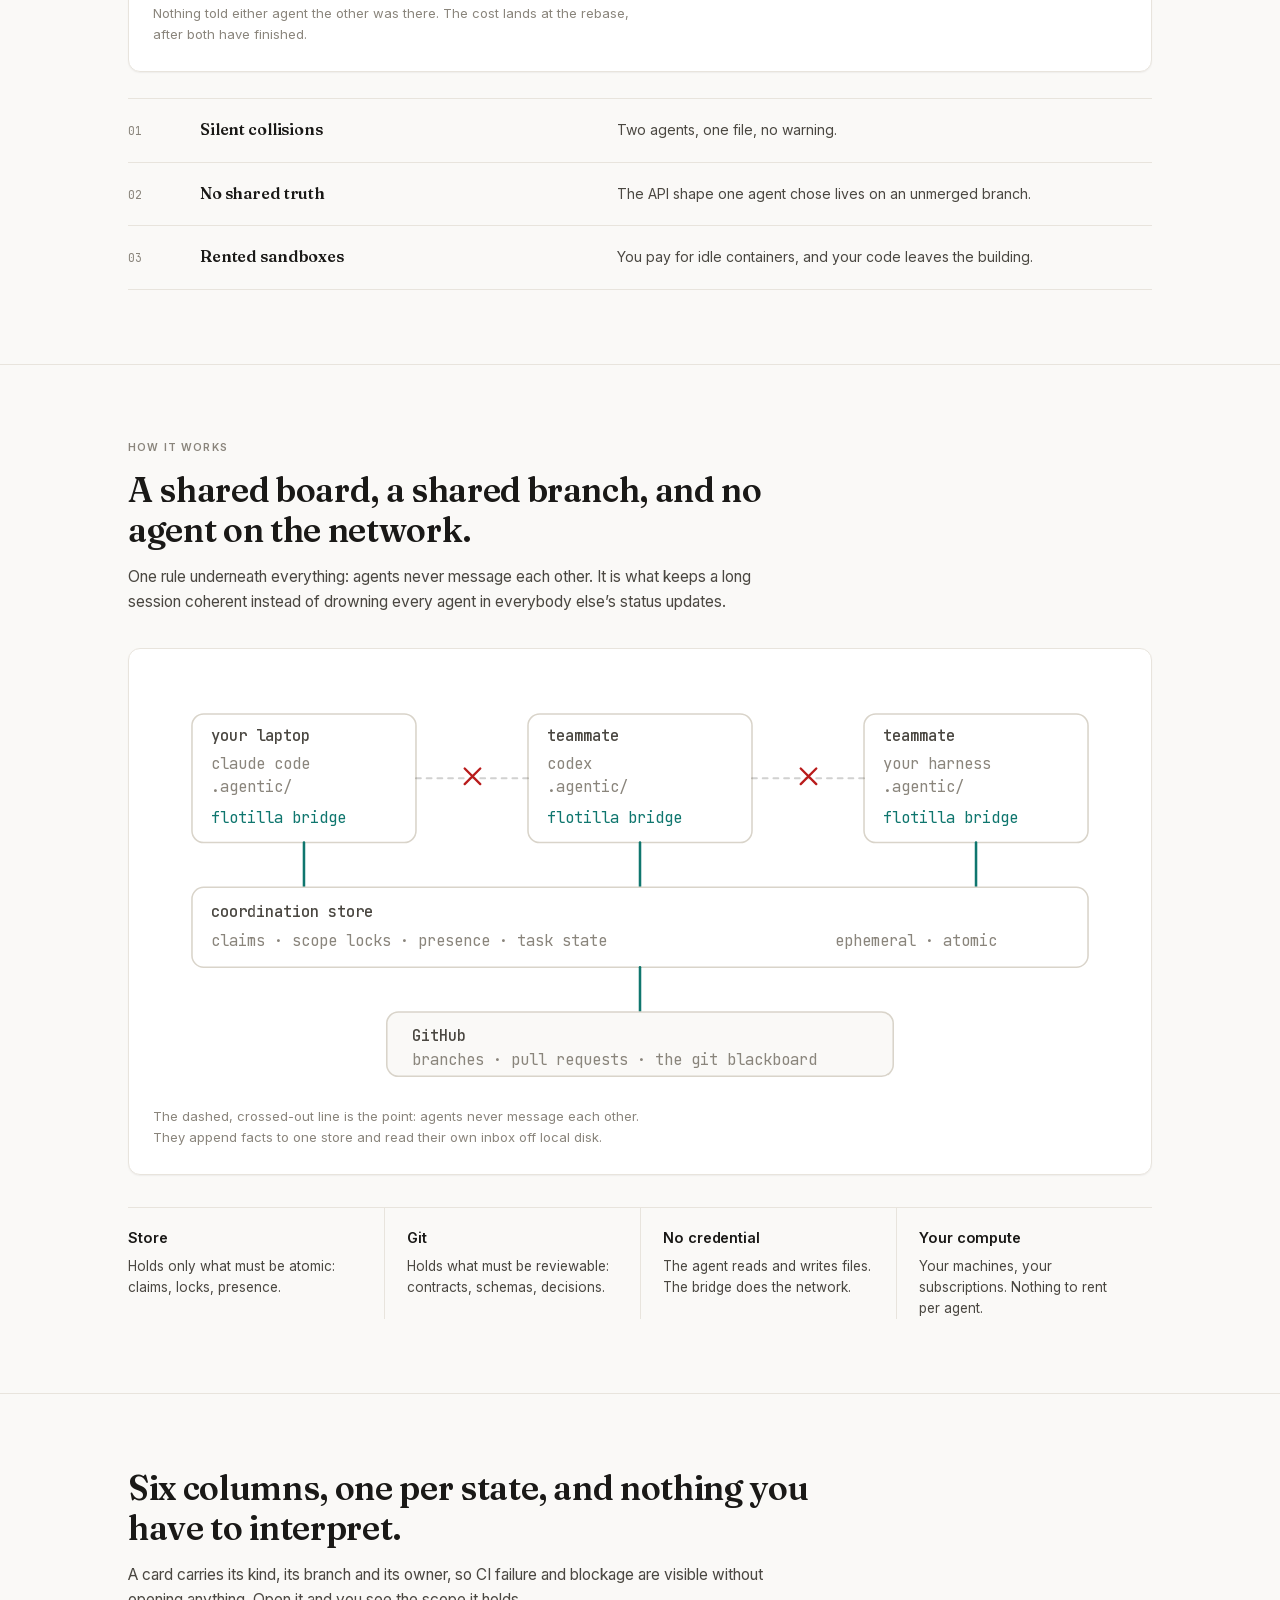
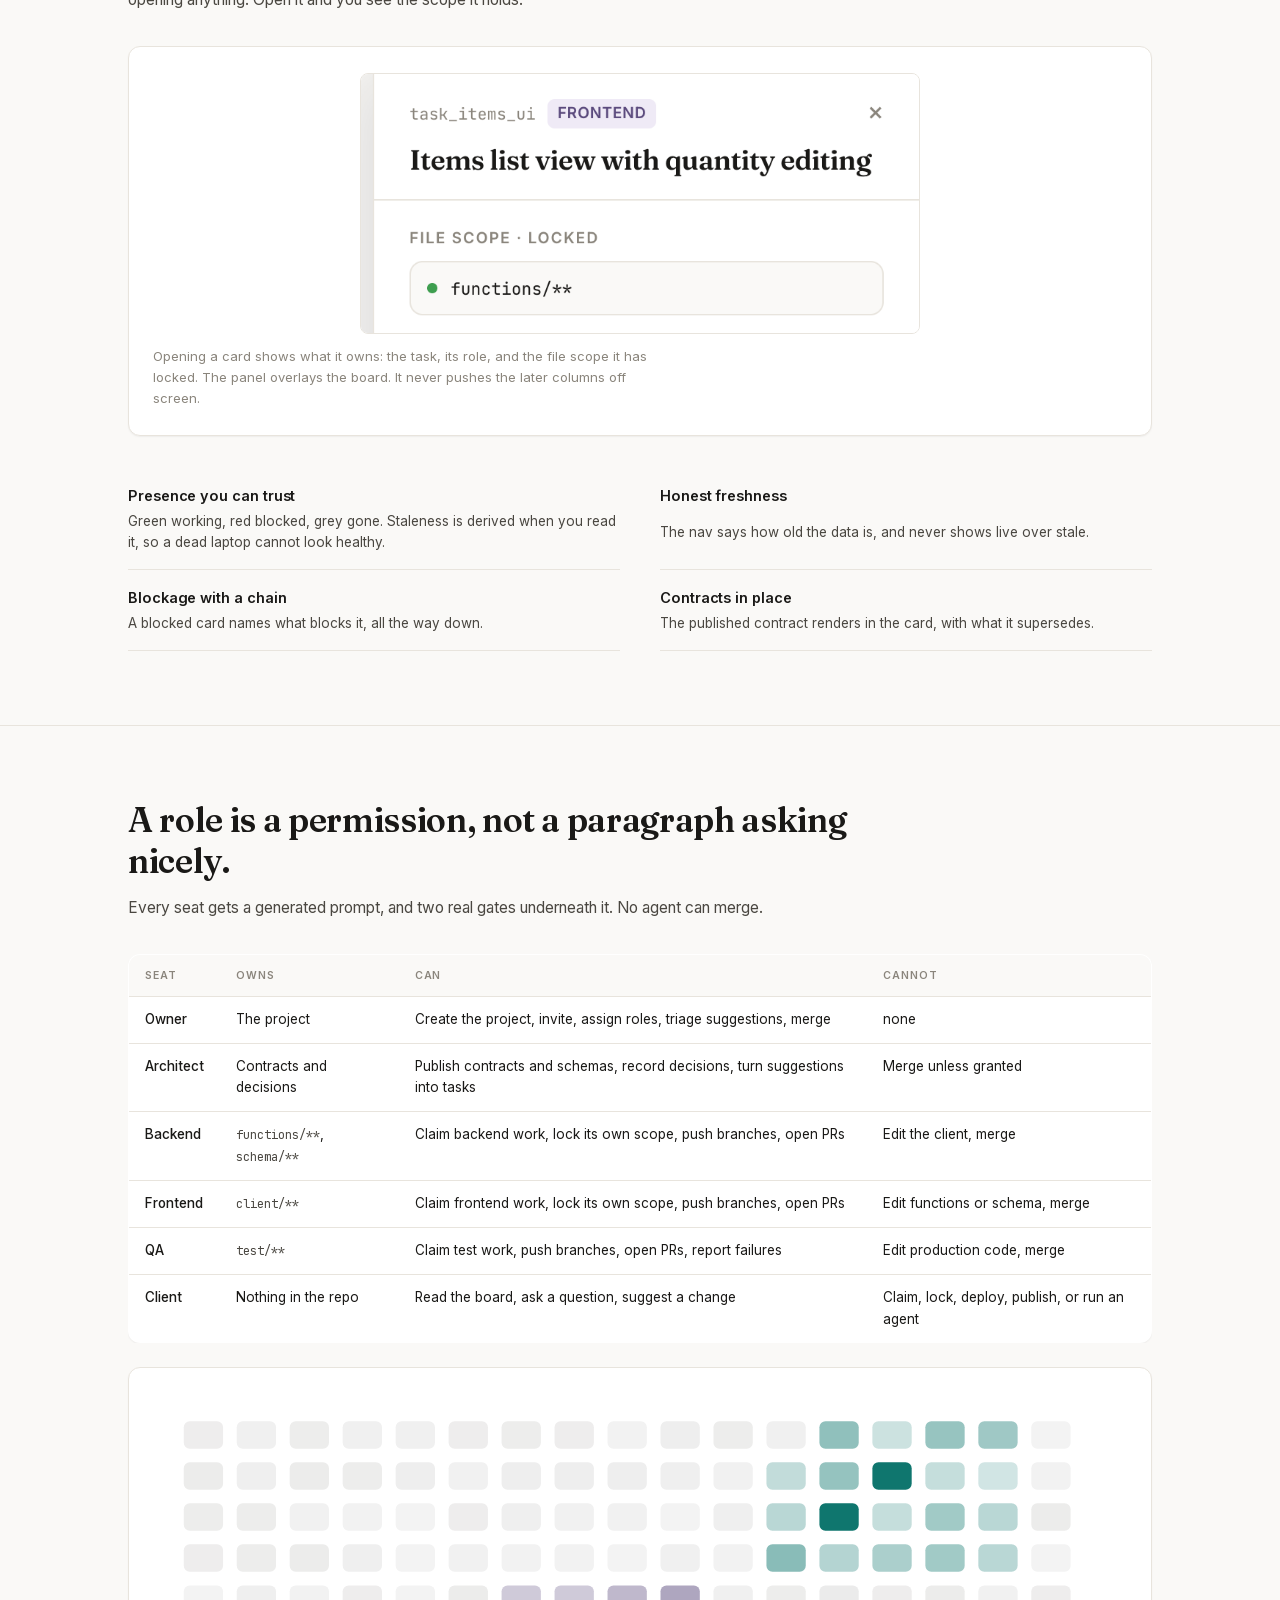
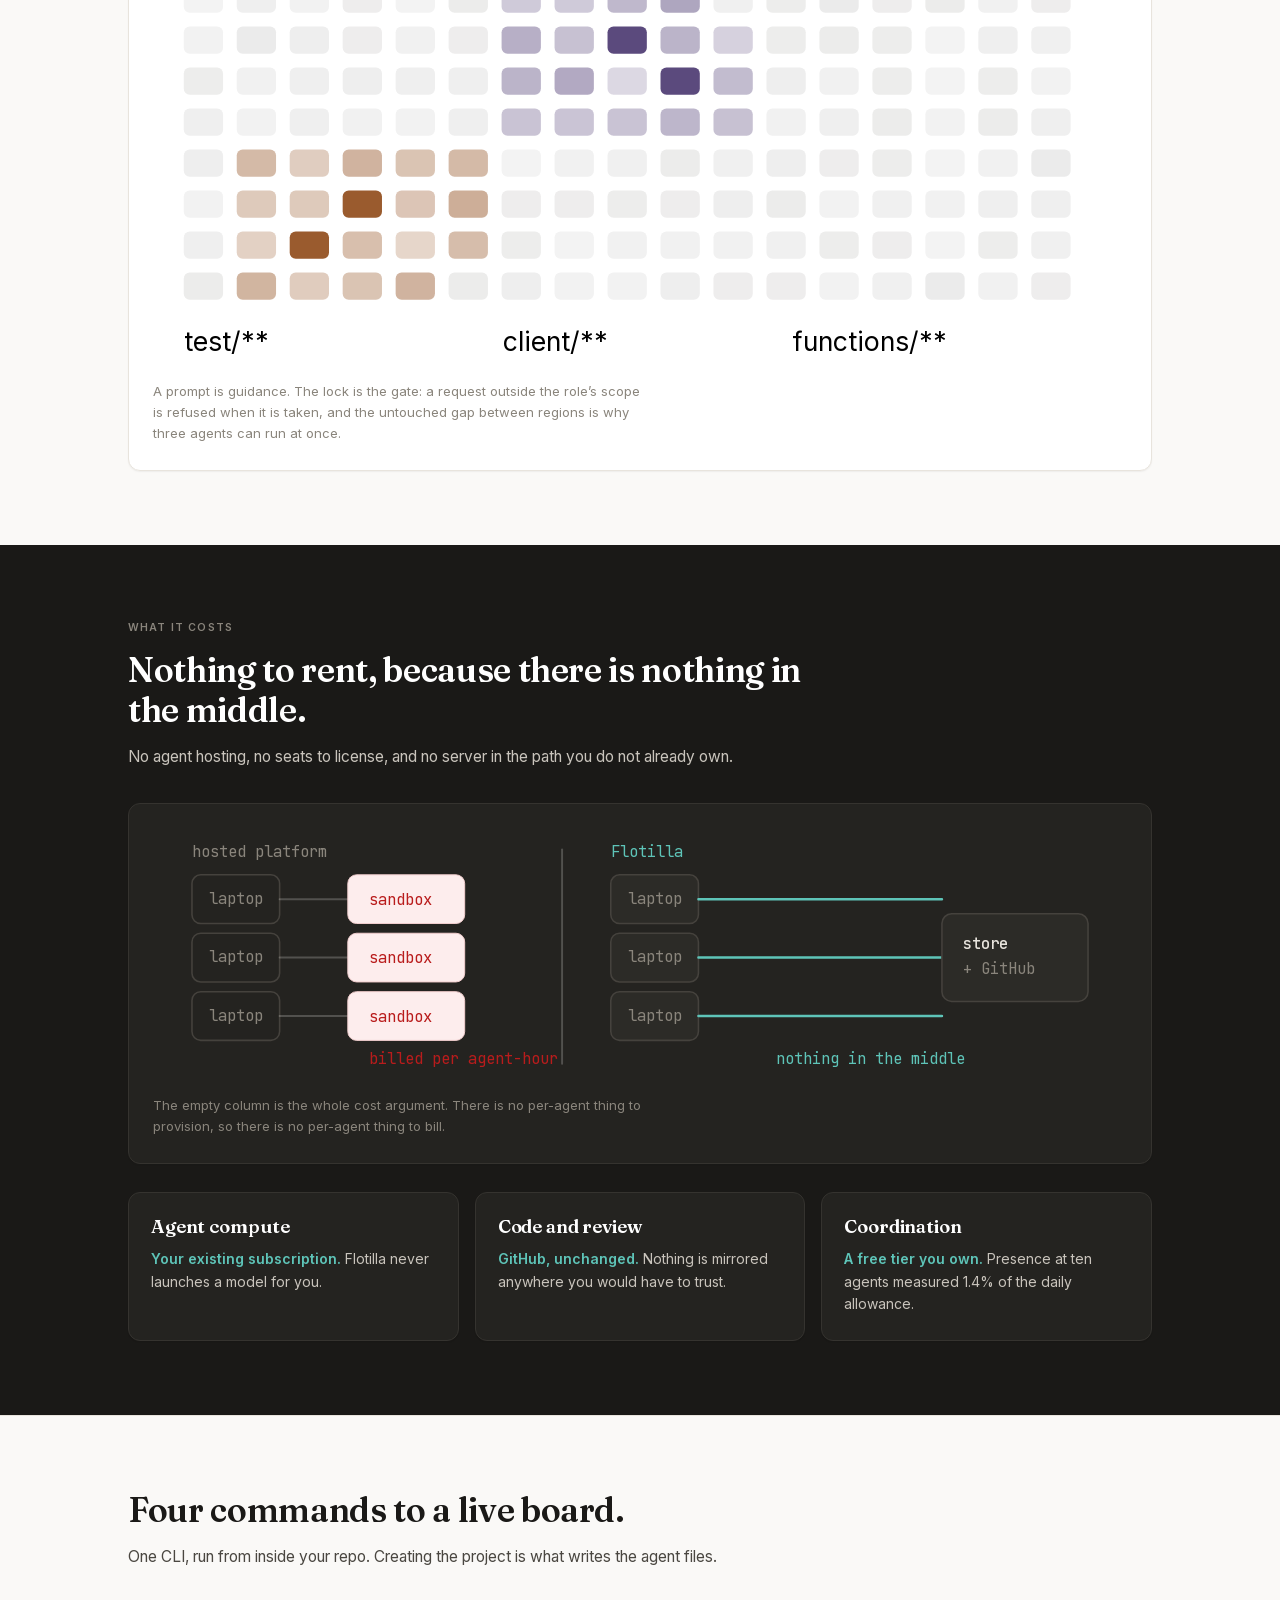
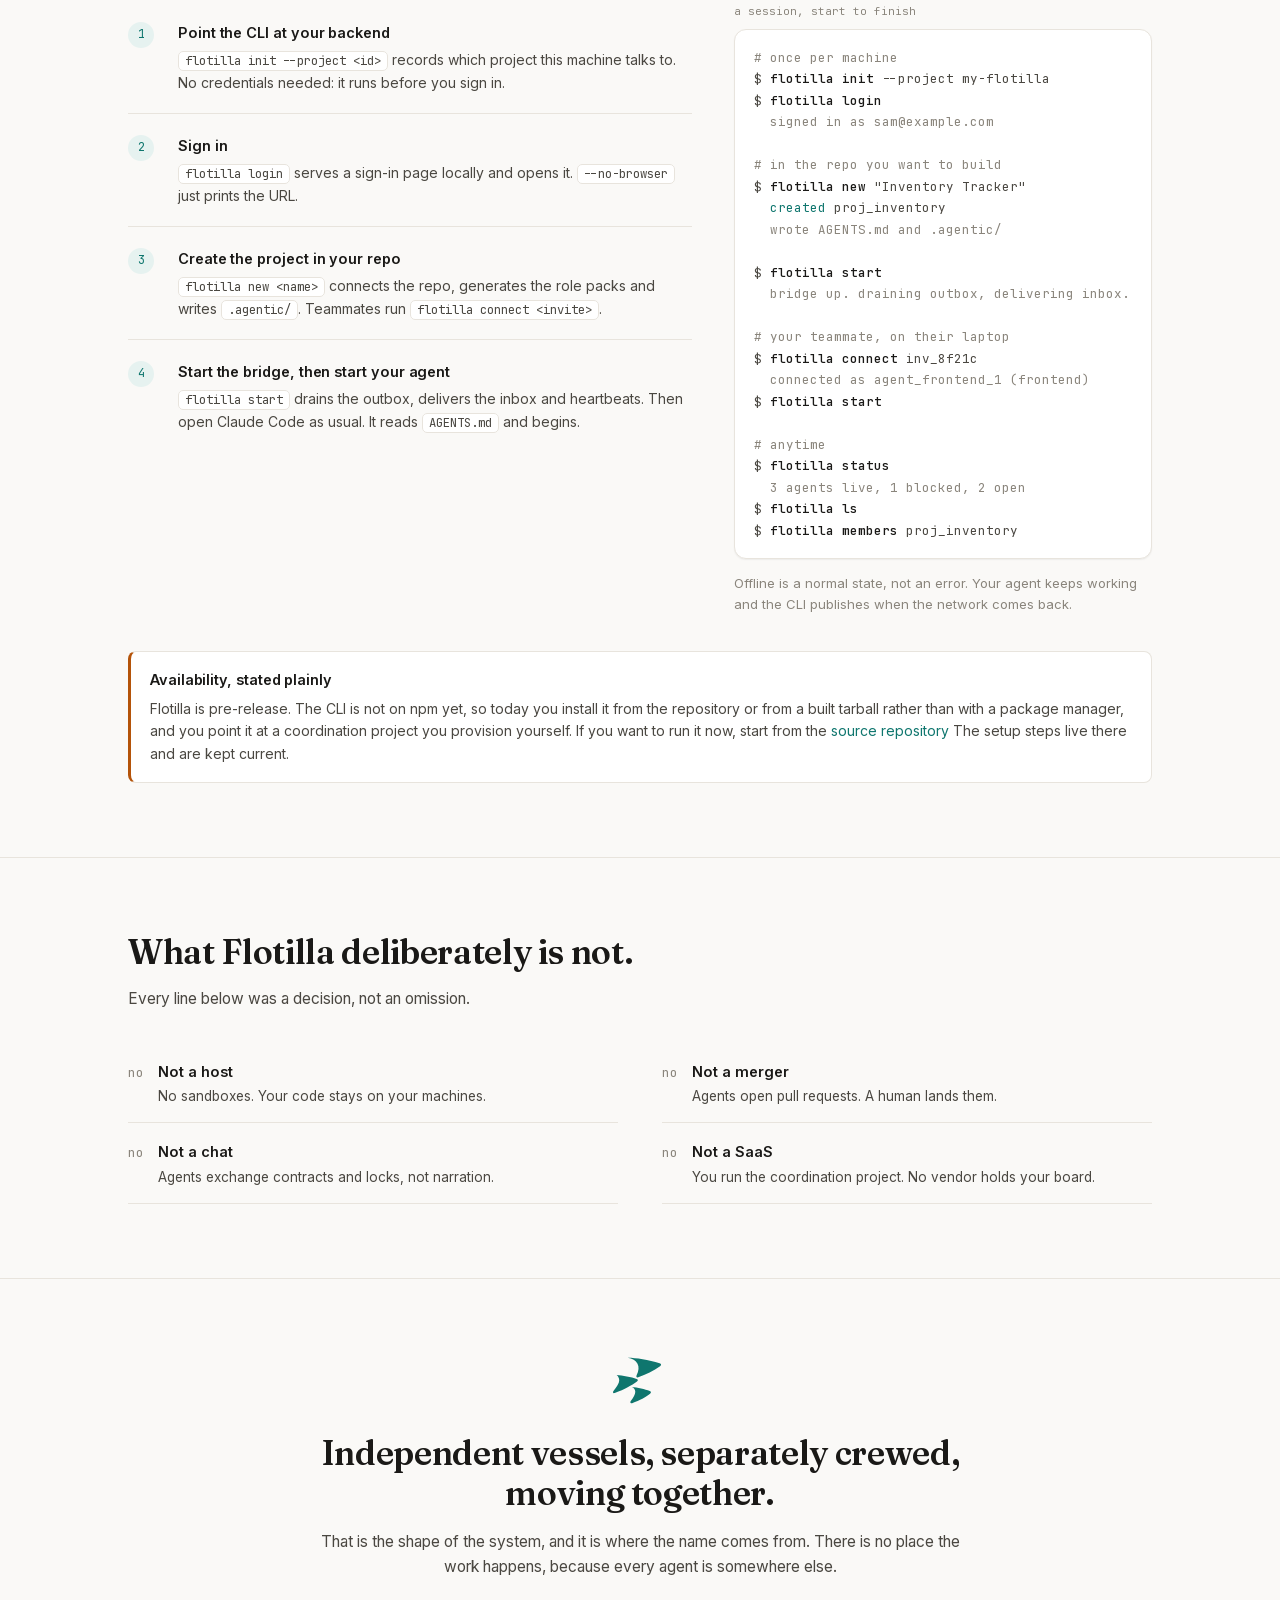
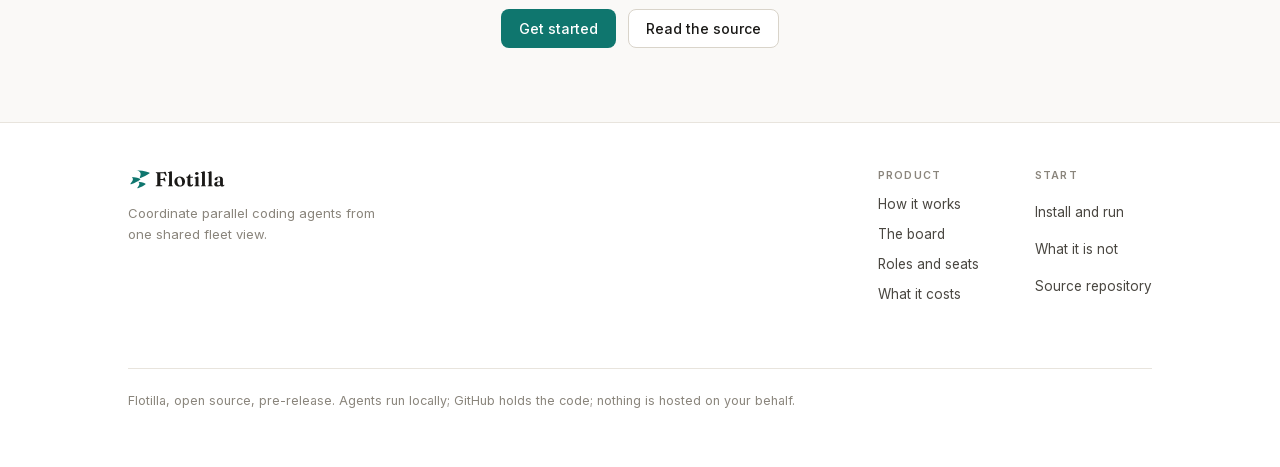
==== commit ee03419b: "Pass the anti-slop pre-flight: em-dashes, eyebrows, layout repetition, fonts Ran the design-taste pr" ====
--- a/index.html
+++ b/index.html
@@ -3,24 +3,23 @@
 <head>
 <meta charset="utf-8" />
 <meta name="viewport" content="width=device-width,initial-scale=1" />
-<title>Flotilla — coordinate parallel coding agents</title>
+<title>Flotilla: coordinate parallel coding agents</title>
 <meta name="description" content="Flotilla is an open-source multiplayer agentic app builder: several AI coding agents (Claude Code, Codex) build one app together without colliding. Local agents, file-scope locks, one live board. No hosted sandboxes." />
 <meta name="theme-color" content="#0F766E" />
 <link rel="icon" href="favicon.svg" type="image/svg+xml" />
 <link rel="icon" href="favicon-32x32.png" type="image/png" sizes="32x32" />
 <link rel="icon" href="favicon-16x16.png" type="image/png" sizes="16x16" />
 <link rel="apple-touch-icon" href="apple-touch-icon.png" sizes="180x180" />
-<meta property="og:title" content="Flotilla — coordinate parallel coding agents" />
+<meta property="og:title" content="Flotilla: coordinate parallel coding agents" />
 <meta property="og:description" content="Many independent agents, separately crewed, no mothership, moving together toward one objective." />
 <meta property="og:type" content="website" />
 <meta property="og:image" content="brand/exports/social/flotilla-og.png" />
 <meta name="twitter:card" content="summary_large_image" />
-<meta name="twitter:title" content="Flotilla — coordinate parallel coding agents" />
+<meta name="twitter:title" content="Flotilla: coordinate parallel coding agents" />
 <meta name="twitter:description" content="Many independent agents, separately crewed, no mothership, moving together toward one objective." />
 <meta name="twitter:image" content="brand/exports/social/flotilla-og.png" />
-<link rel="preconnect" href="https://fonts.googleapis.com" />
-<link rel="preconnect" href="https://fonts.gstatic.com" crossorigin />
-<link href="https://fonts.googleapis.com/css2?family=Fraunces:opsz,wght,SOFT,WONK@9..144,500..600,0..100,0..1&amp;family=Inter:wght@400;500;600&amp;family=JetBrains+Mono:wght@400;500&amp;display=swap" rel="stylesheet" />
+<link rel="preload" href="fonts/fraunces-latin.woff2" as="font" type="font/woff2" crossorigin />
+<link rel="preload" href="fonts/inter-latin.woff2" as="font" type="font/woff2" crossorigin />
 <link rel="canonical" href="https://sibhimanyu.github.io/flotilla/" />
 <link rel="stylesheet" href="site.css" />
 <script type="application/ld+json">
@@ -93,16 +92,13 @@
   <div class="wrap hero-c">
     <h1>Many agents. One objective. No mothership.</h1>
     <p class="hero-def">
-      Flotilla is an open-source <strong>multiplayer agentic app builder</strong>. Several AI
-      coding agents build one app together &mdash; without stepping on each other.
+      An open-source <strong>multiplayer agentic app builder</strong>. Several AI coding agents
+      build one app together, without stepping on each other.
     </p>
     <div class="btn-row">
       <a class="btn btn-p" href="#start">Get started</a>
       <a class="btn btn-s" href="https://github.com/Sibhimanyu/multiplayer-agentic-builder">View the source</a>
     </div>
-    <p class="fine">
-      Open source &middot; no hosted agent sandboxes &middot; runs on a free-tier backend
-    </p>
   </div>
 
   <!-- The real board, not a drawing of it. Credibility on a page like this comes
@@ -164,12 +160,12 @@
       </figcaption>
     </figure>
 
-    <div class="grid g3" style="margin-top:28px">
-      <div class="tile"><span class="n">01</span><h3>Silent collisions</h3>
+    <div class="fam-stack">
+      <div><span class="n">01</span><h3>Silent collisions</h3>
         <p>Two agents, one file, no warning.</p></div>
-      <div class="tile"><span class="n">02</span><h3>No shared truth</h3>
+      <div><span class="n">02</span><h3>No shared truth</h3>
         <p>The API shape one agent chose lives on an unmerged branch.</p></div>
-      <div class="tile"><span class="n">03</span><h3>Rented sandboxes</h3>
+      <div><span class="n">03</span><h3>Rented sandboxes</h3>
         <p>You pay for idle containers, and your code leaves the building.</p></div>
     </div>
   </div>
@@ -249,15 +245,11 @@
       </figcaption>
     </figure>
 
-    <div class="grid g4" style="margin-top:32px">
-      <div class="tile"><h4>Store</h4><p style="margin-top:7px">Holds only what must be
-        atomic: claims, locks, presence.</p></div>
-      <div class="tile"><h4>Git</h4><p style="margin-top:7px">Holds what must be reviewable:
-        contracts, schemas, decisions.</p></div>
-      <div class="tile"><h4>No credential</h4><p style="margin-top:7px">The agent reads and
-        writes files. The bridge does the network.</p></div>
-      <div class="tile"><h4>Your compute</h4><p style="margin-top:7px">Your machines, your
-        subscriptions. Nothing to rent per agent.</p></div>
+    <div class="fam-strip">
+      <div><h4>Store</h4><p>Holds only what must be atomic: claims, locks, presence.</p></div>
+      <div><h4>Git</h4><p>Holds what must be reviewable: contracts, schemas, decisions.</p></div>
+      <div><h4>No credential</h4><p>The agent reads and writes files. The bridge does the network.</p></div>
+      <div><h4>Your compute</h4><p>Your machines, your subscriptions. Nothing to rent per agent.</p></div>
     </div>
   </div>
 </section>
@@ -266,7 +258,6 @@
 <section id="board">
   <div class="wrap">
     <div class="s-head narrow">
-      <p class="eyebrow">The board</p>
       <h2>Six columns, one per state, and nothing you have to interpret.</h2>
       <p class="sub">
         A card carries its kind, its branch and its owner, so CI failure and blockage are visible
@@ -279,22 +270,20 @@
            alt="A task card opened on the board: its id, its frontend role tag, its title, and a FILE SCOPE LOCKED panel listing functions slash slash." loading="lazy" decoding="async" />
       <figcaption class="il-cap">
         Opening a card shows what it owns: the task, its role, and the file scope it has locked.
-        The panel overlays the board &mdash; it never pushes the later columns off screen.
+        The panel overlays the board. It never pushes the later columns off screen.
       </figcaption>
     </figure>
 
-    <div class="grid g4" style="margin-top:32px">
-      <div class="tile"><h4>Presence you can trust</h4>
-        <p style="margin-top:7px">Green working, red blocked, grey gone. Staleness is derived when
-        you read it, so a dead laptop cannot look healthy.</p></div>
-      <div class="tile"><h4>Honest freshness</h4>
-        <p style="margin-top:7px">The nav says how old the data is, and never shows live over
-        stale.</p></div>
-      <div class="tile"><h4>Blockage with a chain</h4>
-        <p style="margin-top:7px">A blocked card names what blocks it, all the way down.</p></div>
-      <div class="tile"><h4>Contracts in place</h4>
-        <p style="margin-top:7px">The published contract renders in the card, with what it
-        supersedes.</p></div>
+    <div class="fam-defs">
+      <div><h4>Presence you can trust</h4>
+        <p>Green working, red blocked, grey gone. Staleness is derived when you read it, so a
+        dead laptop cannot look healthy.</p></div>
+      <div><h4>Honest freshness</h4>
+        <p>The nav says how old the data is, and never shows live over stale.</p></div>
+      <div><h4>Blockage with a chain</h4>
+        <p>A blocked card names what blocks it, all the way down.</p></div>
+      <div><h4>Contracts in place</h4>
+        <p>The published contract renders in the card, with what it supersedes.</p></div>
     </div>
   </div>
 </section>
@@ -303,7 +292,6 @@
 <section id="roles">
   <div class="wrap">
     <div class="s-head narrow">
-      <p class="eyebrow">Roles and seats</p>
       <h2>A role is a permission, not a paragraph asking nicely.</h2>
       <p class="sub">
         Every seat gets a generated prompt, and two real gates underneath it. No agent can merge.
@@ -320,7 +308,7 @@
             <td class="k">Owner</td>
             <td>The project</td>
             <td>Create the project, invite, assign roles, triage suggestions, merge</td>
-            <td>&mdash;</td>
+            <td>none</td>
           </tr>
           <tr>
             <td class="k">Architect</td>
@@ -462,7 +450,6 @@
 <section id="start">
   <div class="wrap">
     <div class="s-head narrow">
-      <p class="eyebrow">Get started</p>
       <h2>Four commands to a live board.</h2>
       <p class="sub">
         One CLI, run from inside your repo. Creating the project is what writes the agent files.
@@ -477,7 +464,7 @@
               <h4>Point the CLI at your backend</h4>
               <p>
                 <code>flotilla init --project &lt;id&gt;</code> records which project this machine
-                talks to. No credentials needed &mdash; it runs before you sign in.
+                talks to. No credentials needed: it runs before you sign in.
               </p>
             </div>
           </div>
@@ -504,7 +491,7 @@
               <h4>Start the bridge, then start your agent</h4>
               <p>
                 <code>flotilla start</code> drains the outbox, delivers the inbox and heartbeats.
-                Then open Claude Code as usual &mdash; it reads <code>AGENTS.md</code> and begins.
+                Then open Claude Code as usual. It reads <code>AGENTS.md</code> and begins.
               </p>
             </div>
           </div>
@@ -549,7 +536,7 @@
       repository or from a built tarball rather than with a package manager, and you point it at a
       coordination project you provision yourself. If you want to run it now, start from the
       <a href="https://github.com/Sibhimanyu/multiplayer-agentic-builder">source repository</a>
-      &mdash; the setup steps live there and are kept current.
+      The setup steps live there and are kept current.
     </div>
   </div>
 </section>
@@ -558,17 +545,20 @@
 <section id="scope">
   <div class="wrap">
     <div class="s-head narrow">
-      <p class="eyebrow">Scope</p>
       <h2>What Flotilla deliberately is not.</h2>
       <p class="sub">
         Every line below was a decision, not an omission.
       </p>
     </div>
-    <div class="grid g4">
-      <div class="tile"><h3>Not a host</h3><p>No sandboxes. Your code stays on your machines.</p></div>
-      <div class="tile"><h3>Not a merger</h3><p>Agents open pull requests. A human lands them.</p></div>
-      <div class="tile"><h3>Not a chat</h3><p>Agents exchange contracts and locks, not narration.</p></div>
-      <div class="tile"><h3>Not a SaaS</h3><p>You run the coordination project. No vendor holds your board.</p></div>
+    <div class="fam-nots">
+      <div><span class="x">no</span><div><b>Not a host</b>
+        <p>No sandboxes. Your code stays on your machines.</p></div></div>
+      <div><span class="x">no</span><div><b>Not a merger</b>
+        <p>Agents open pull requests. A human lands them.</p></div></div>
+      <div><span class="x">no</span><div><b>Not a chat</b>
+        <p>Agents exchange contracts and locks, not narration.</p></div></div>
+      <div><span class="x">no</span><div><b>Not a SaaS</b>
+        <p>You run the coordination project. No vendor holds your board.</p></div></div>
     </div>
   </div>
 </section>
@@ -614,7 +604,7 @@
       </div>
     </div>
     <p class="fine">
-      Flotilla &middot; open source &middot; pre-release. Agents run locally; GitHub holds the code;
+      Flotilla, open source, pre-release. Agents run locally; GitHub holds the code;
       nothing is hosted on your behalf.
     </p>
   </div>
--- a/site.css
+++ b/site.css
@@ -1,3 +1,14 @@
+/* Self-hosted, latin subset, pulled from the Google CSS so unicode-range and the
+   variable weight ranges are preserved exactly. Section 3.A bans linking Google
+   Fonts in production, and this project already paid for that: order 0067 was
+   "every page waited on Google Fonts". Three variable files cover every weight. */
+@font-face{font-family:'Fraunces';font-style:normal;font-weight:500 600;font-display:swap;src:url('fonts/fraunces-latin.woff2') format('woff2');unicode-range:U+0000-00FF, U+0131, U+0152-0153, U+02BB-02BC, U+02C6, U+02DA, U+02DC, U+0304, U+0308, U+0329, U+2000-206F, U+20AC, U+2122, U+2191, U+2193, U+2212, U+2215, U+FEFF, U+FFFD}
+@font-face{font-family:'Inter';font-style:normal;font-weight:400;font-display:swap;src:url('fonts/inter-latin.woff2') format('woff2');unicode-range:U+0000-00FF, U+0131, U+0152-0153, U+02BB-02BC, U+02C6, U+02DA, U+02DC, U+0304, U+0308, U+0329, U+2000-206F, U+20AC, U+2122, U+2191, U+2193, U+2212, U+2215, U+FEFF, U+FFFD}
+@font-face{font-family:'Inter';font-style:normal;font-weight:500;font-display:swap;src:url('fonts/inter-latin.woff2') format('woff2');unicode-range:U+0000-00FF, U+0131, U+0152-0153, U+02BB-02BC, U+02C6, U+02DA, U+02DC, U+0304, U+0308, U+0329, U+2000-206F, U+20AC, U+2122, U+2191, U+2193, U+2212, U+2215, U+FEFF, U+FFFD}
+@font-face{font-family:'Inter';font-style:normal;font-weight:600;font-display:swap;src:url('fonts/inter-latin.woff2') format('woff2');unicode-range:U+0000-00FF, U+0131, U+0152-0153, U+02BB-02BC, U+02C6, U+02DA, U+02DC, U+0304, U+0308, U+0329, U+2000-206F, U+20AC, U+2122, U+2191, U+2193, U+2212, U+2215, U+FEFF, U+FFFD}
+@font-face{font-family:'JetBrains Mono';font-style:normal;font-weight:400;font-display:swap;src:url('fonts/jetbrains-mono-latin.woff2') format('woff2');unicode-range:U+0000-00FF, U+0131, U+0152-0153, U+02BB-02BC, U+02C6, U+02DA, U+02DC, U+0304, U+0308, U+0329, U+2000-206F, U+20AC, U+2122, U+2191, U+2193, U+2212, U+2215, U+FEFF, U+FFFD}
+@font-face{font-family:'JetBrains Mono';font-style:normal;font-weight:500;font-display:swap;src:url('fonts/jetbrains-mono-latin.woff2') format('woff2');unicode-range:U+0000-00FF, U+0131, U+0152-0153, U+02BB-02BC, U+02C6, U+02DA, U+02DC, U+0304, U+0308, U+0329, U+2000-206F, U+20AC, U+2122, U+2191, U+2193, U+2212, U+2215, U+FEFF, U+FFFD}
+
 /* Flotilla site — public product page and internal reference page.
    Design language is the dashboard's: docs/designs/dashboard.md.
    Tokens are copied verbatim from client/src/tokens.css. Do not invent new colours here;
@@ -431,3 +442,57 @@
 .band .il-lbl{fill:#8A857C}
 .band .il-lbl-t{fill:#5EC4B8}
 .band .il-cap{color:#8A857C}
+
+
+/* ============================================ layout families
+   Section 4.7's repetition ban: one layout family may appear ONCE. The page was
+   using "row of equal bordered cards" five times (problem, how, board, cost,
+   scope). Section 4.4 also says cards are for when elevation communicates real
+   hierarchy, and it did not. So four of the five lose their boxes and become
+   genuinely different families, and the dark cost band keeps the only card grid
+   -- there, separation from the inverted ground earns it. */
+
+/* family: numbered vertical stack (the problem) */
+.fam-stack{display:grid;gap:0;margin-top:26px;border-top:1px solid var(--line)}
+.fam-stack > div{display:grid;grid-template-columns:52px 1fr 1.35fr;gap:20px;
+      align-items:baseline;padding:20px 0;border-bottom:1px solid var(--line)}
+.fam-stack .n{font-family:var(--mono);font-size:11.5px;color:var(--muted)}
+.fam-stack h3{font-size:16px}
+.fam-stack p{font-size:14px;color:var(--ink2)}
+
+/* family: horizontal hairline strip (how it works) */
+.fam-strip{display:grid;grid-template-columns:repeat(4,1fr);margin-top:32px;
+      border-top:1px solid var(--line)}
+.fam-strip > div{padding:18px 22px 0 0}
+.fam-strip > div + div{border-left:1px solid var(--line);padding-left:22px}
+.fam-strip h4{margin-bottom:6px}
+.fam-strip p{font-size:13.5px;color:var(--ink2);line-height:1.55}
+
+/* family: definition pairs (the board) */
+.fam-defs{display:grid;grid-template-columns:repeat(2,1fr);gap:0 40px;margin-top:32px}
+.fam-defs > div{display:grid;grid-template-columns:auto;gap:4px;padding:16px 0;
+      border-bottom:1px solid var(--line)}
+.fam-defs dt,.fam-defs h4{font-weight:600;font-size:14.5px}
+.fam-defs p{font-size:13.5px;color:var(--ink2);line-height:1.55}
+
+/* family: negation list (scope) */
+.fam-nots{display:grid;grid-template-columns:repeat(2,1fr);gap:2px 44px;margin-top:26px}
+.fam-nots > div{display:grid;grid-template-columns:18px 1fr;gap:12px;align-items:baseline;
+      padding:15px 0;border-bottom:1px solid var(--line)}
+.fam-nots .x{color:var(--muted);font-family:var(--mono);font-size:13px;line-height:1.5}
+.fam-nots b{display:block;font-weight:600;font-size:14.5px;margin-bottom:3px}
+.fam-nots p{font-size:13.5px;color:var(--ink2);line-height:1.55}
+
+@media (max-width:920px){
+  .fam-strip{grid-template-columns:repeat(2,1fr)}
+  .fam-strip > div + div{border-left:none;padding-left:0}
+  .fam-strip > div:nth-child(2n){border-left:1px solid var(--line);padding-left:22px}
+  .fam-defs,.fam-nots{grid-template-columns:1fr}
+}
+@media (max-width:640px){
+  .fam-stack > div{grid-template-columns:40px 1fr;gap:8px 14px}
+  .fam-stack p{grid-column:2}
+  .fam-strip{grid-template-columns:1fr}
+  .fam-strip > div:nth-child(2n){border-left:none;padding-left:0}
+  .fam-strip > div + div{border-top:1px solid var(--line);padding-top:18px}
+}
